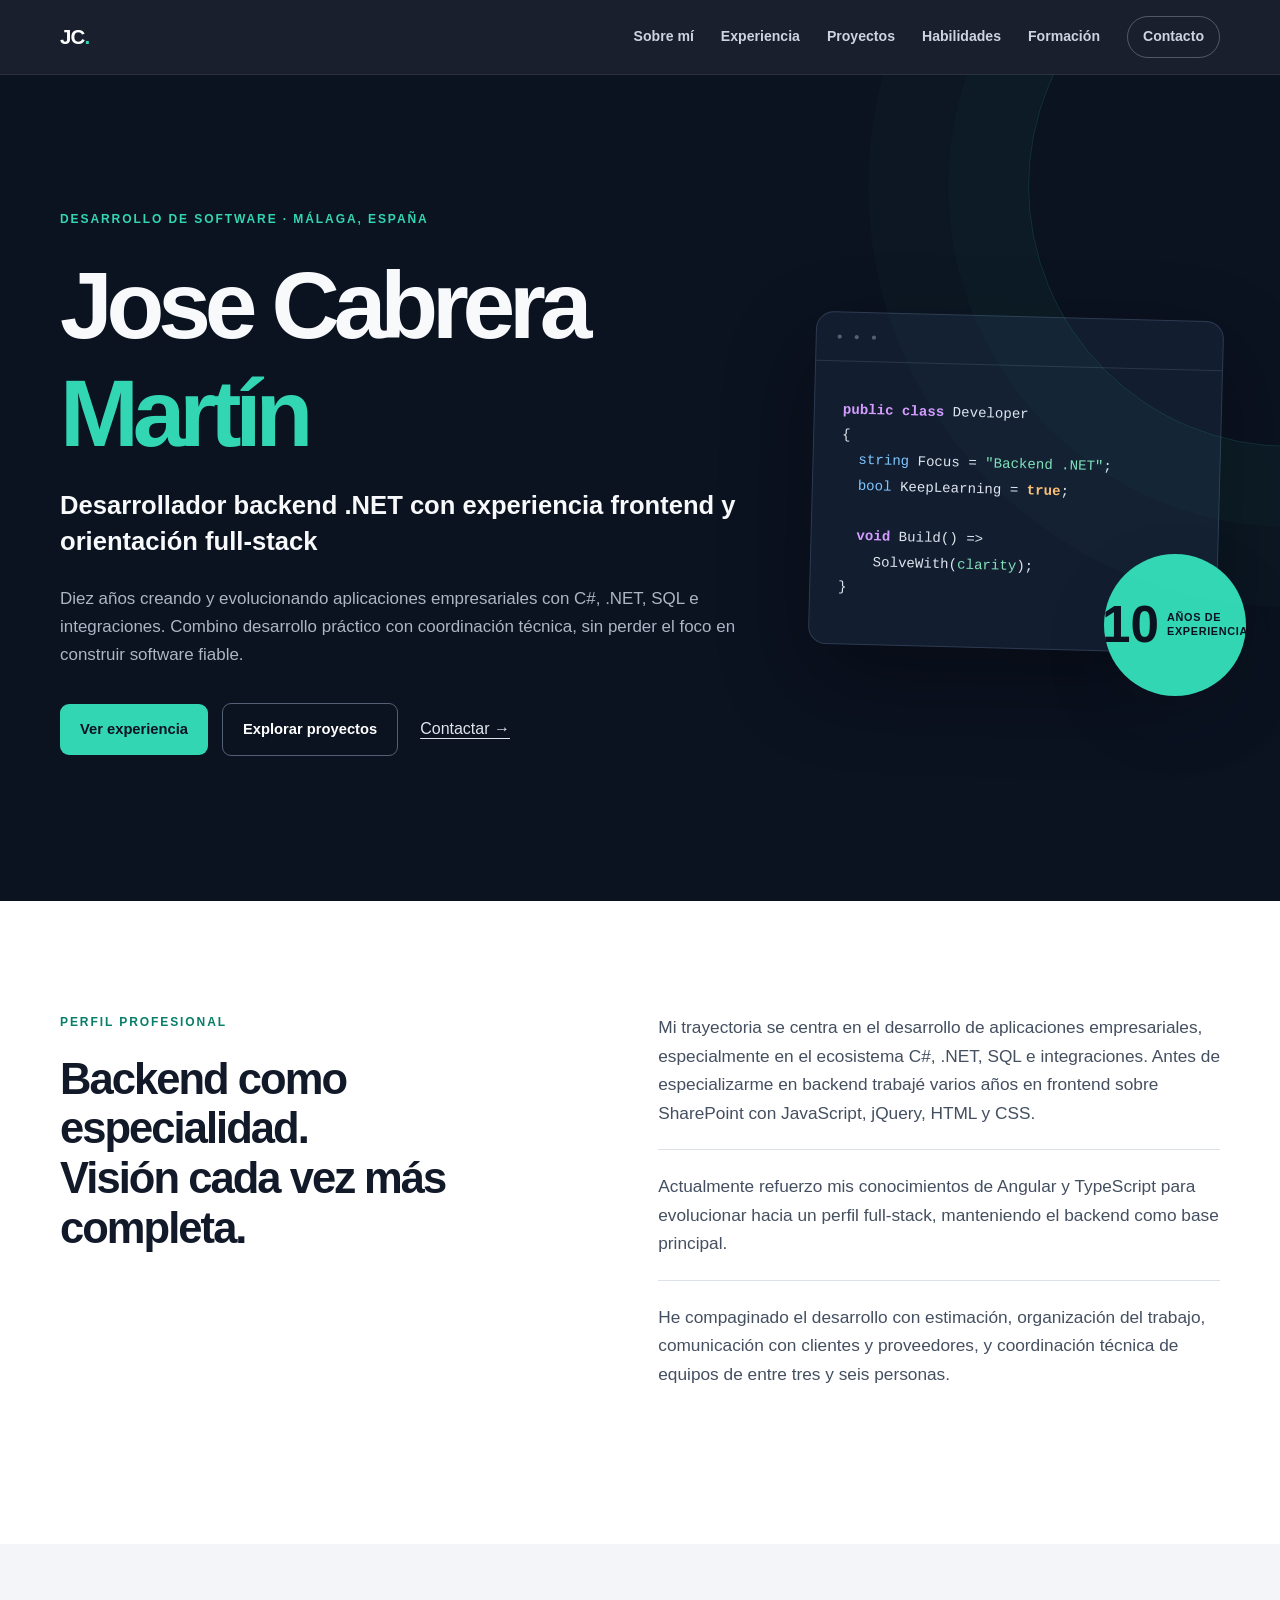
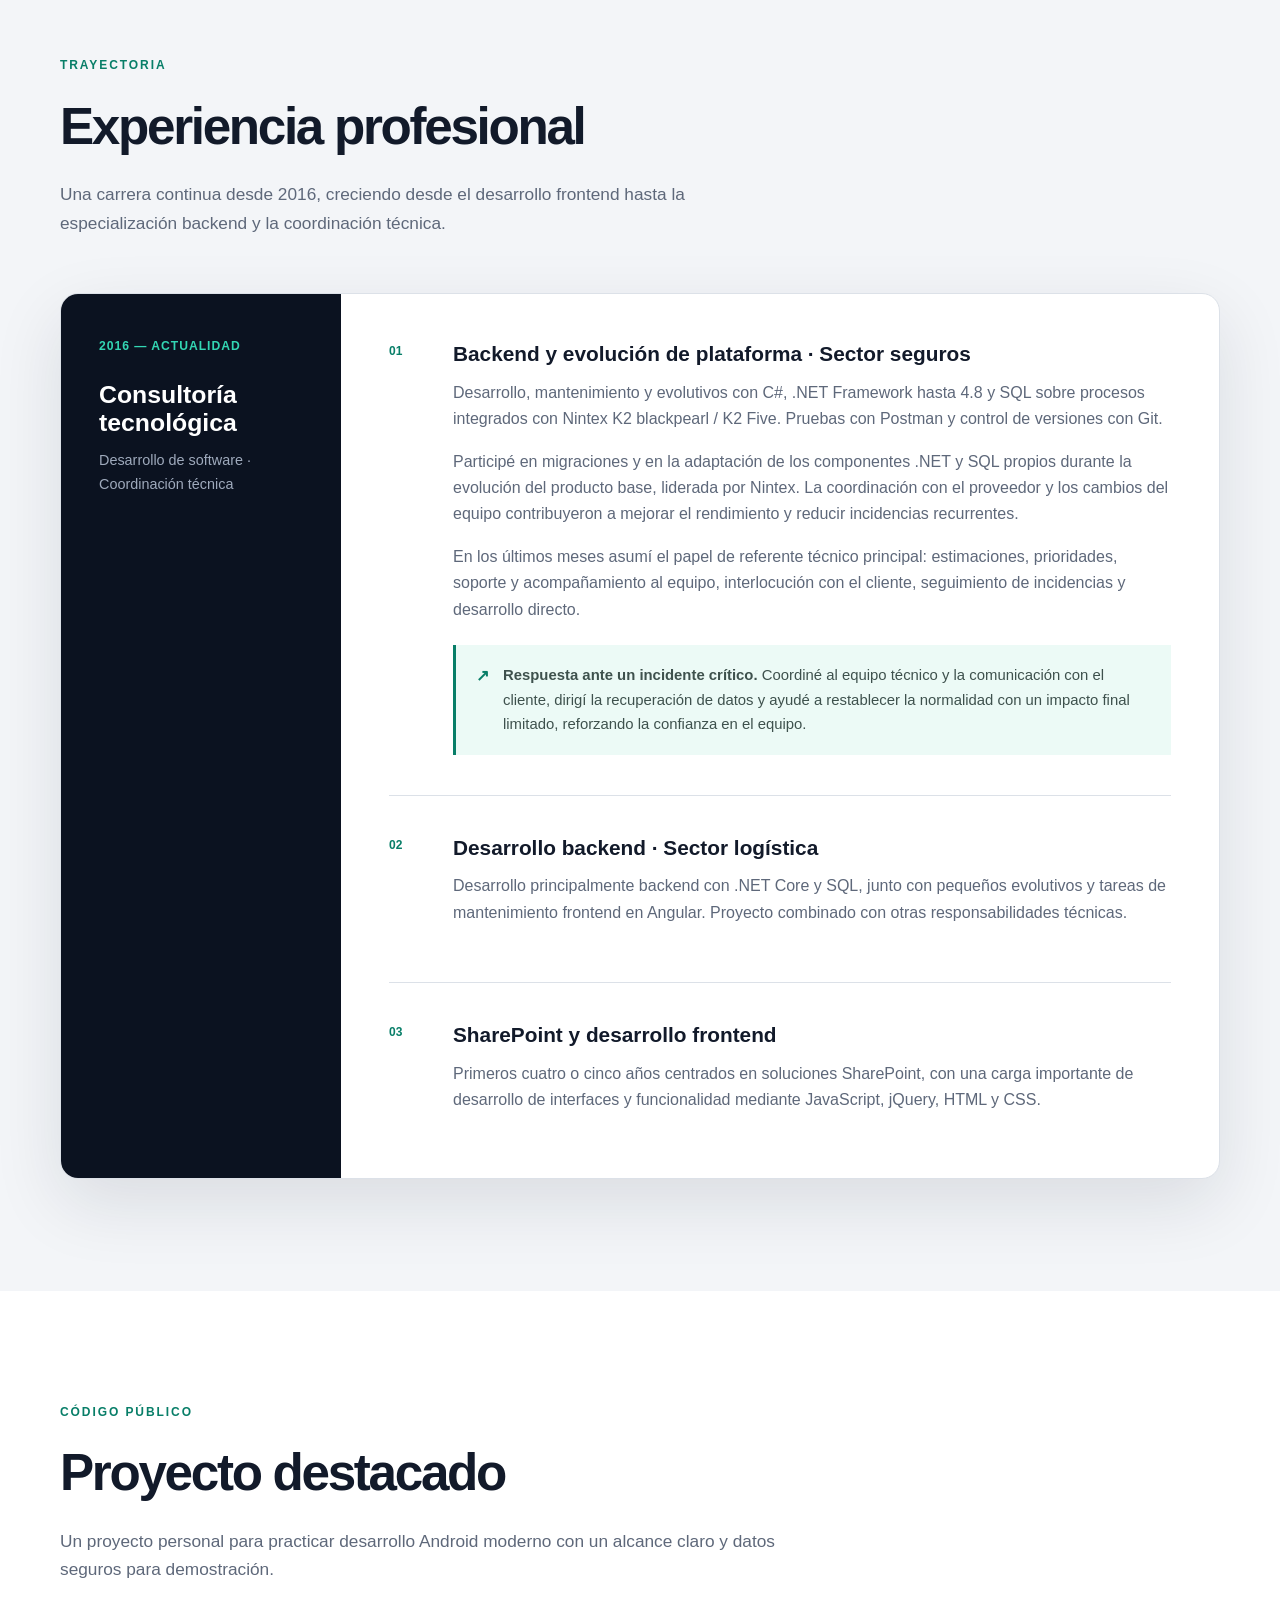
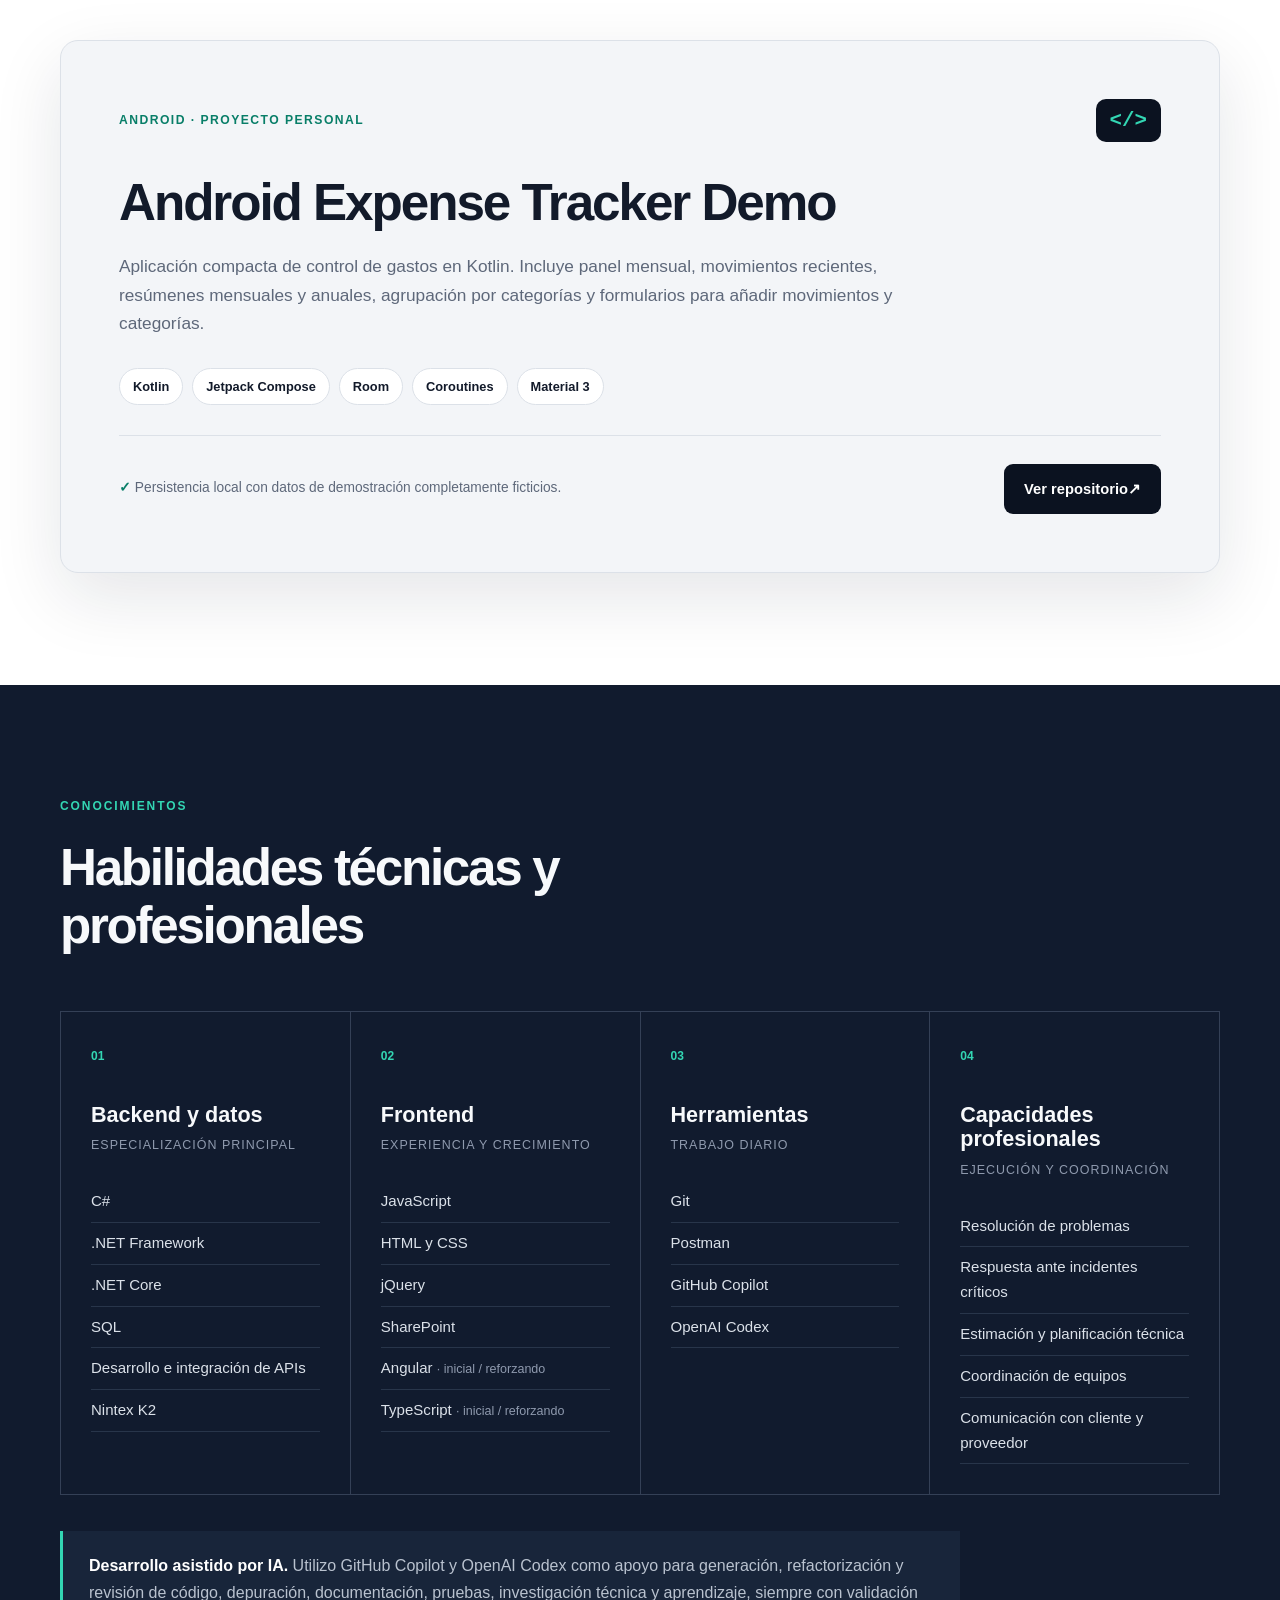
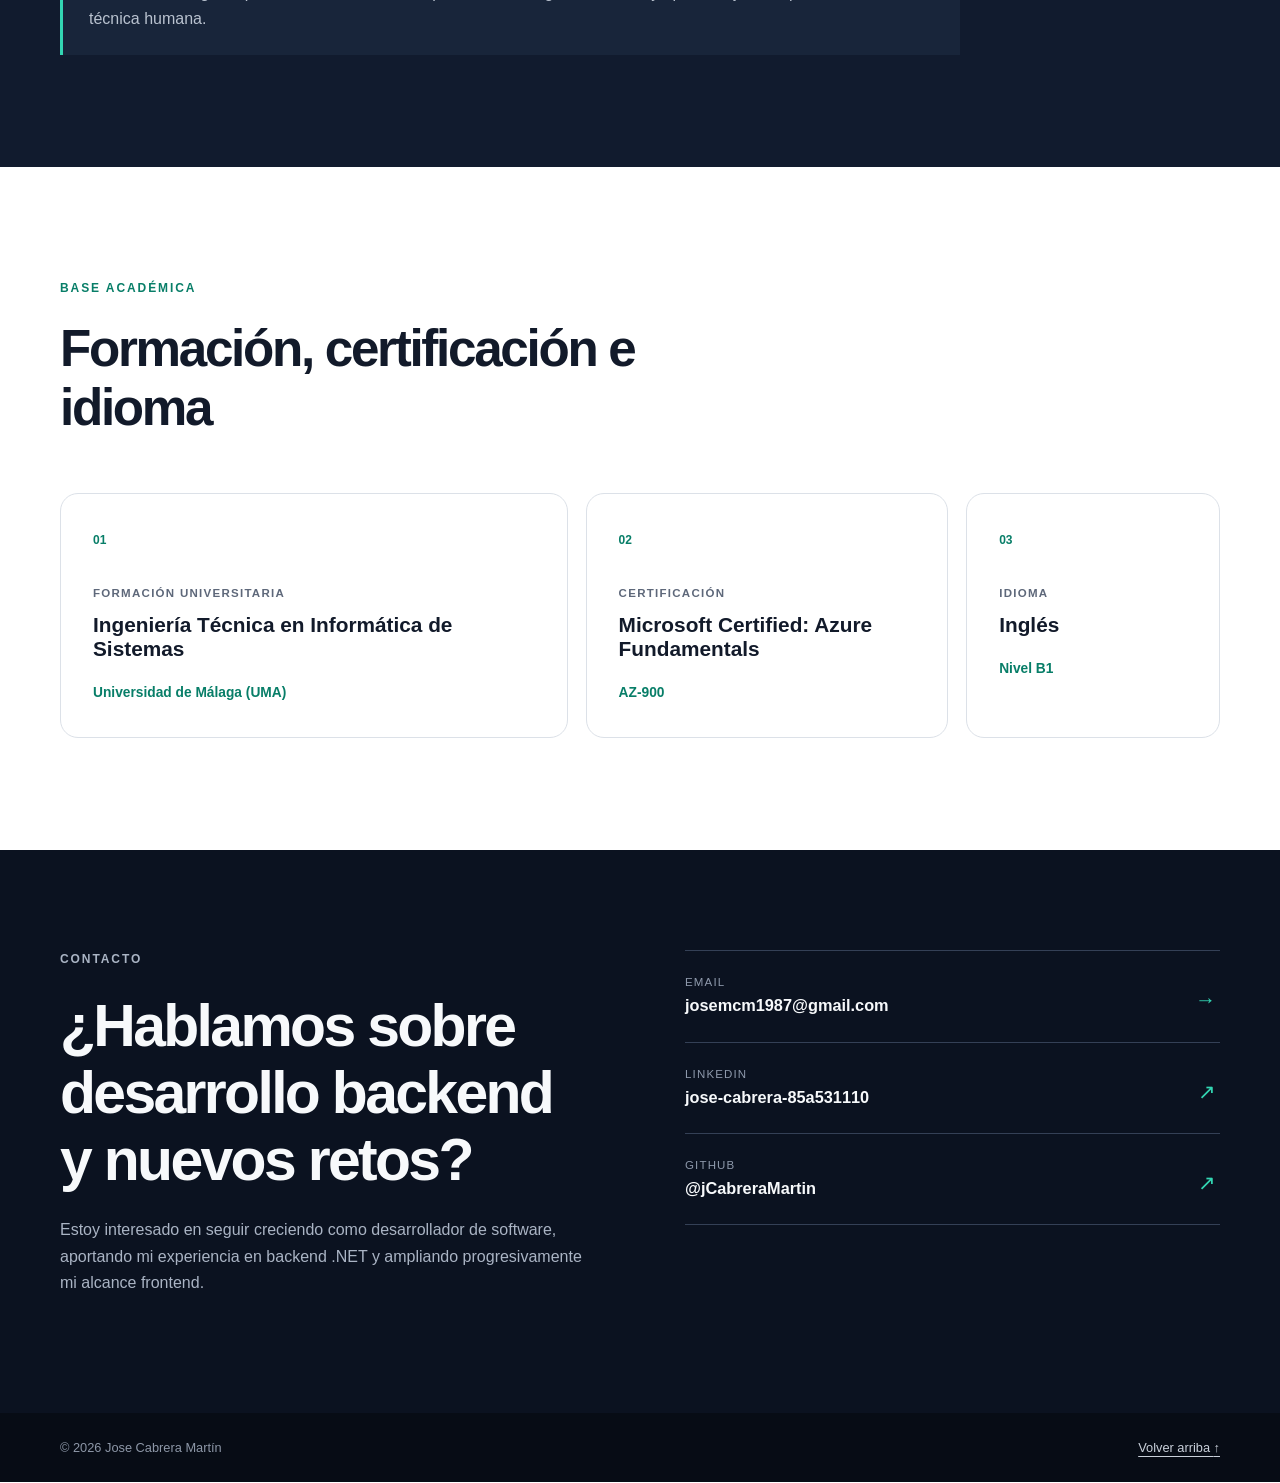
==== index.html @ b28c656b "Create Spanish developer portfolio" ====
<!doctype html>
<html lang="es">
<head>
  <meta charset="utf-8">
  <meta name="viewport" content="width=device-width, initial-scale=1">
  <title>Jose Cabrera Martín · Desarrollador backend .NET</title>
  <meta name="description" content="Portfolio de Jose Cabrera Martín, desarrollador backend especializado en C#, .NET, SQL e integraciones, con experiencia frontend y orientación full-stack.">
  <meta name="theme-color" content="#0b1220">
  <meta property="og:type" content="website">
  <meta property="og:locale" content="es_ES">
  <meta property="og:title" content="Jose Cabrera Martín · Desarrollador backend .NET">
  <meta property="og:description" content="Diez años desarrollando aplicaciones empresariales con C#, .NET, SQL e integraciones.">
  <meta property="og:url" content="https://jcabreramartin.github.io/">
  <meta property="og:image" content="https://jcabreramartin.github.io/og.png">
  <meta property="og:image:alt" content="Jose Cabrera Martín · Desarrollador backend .NET">
  <meta name="twitter:card" content="summary_large_image">
  <meta name="twitter:title" content="Jose Cabrera Martín · Desarrollador backend .NET">
  <meta name="twitter:description" content="Diez años desarrollando aplicaciones empresariales con C#, .NET, SQL e integraciones.">
  <meta name="twitter:image" content="https://jcabreramartin.github.io/og.png">
  <link rel="canonical" href="https://jcabreramartin.github.io/">
  <link rel="stylesheet" href="styles.css">
  <script src="script.js" defer></script>
</head>
<body>
  <a class="skip-link" href="#contenido">Saltar al contenido</a>
  <header class="site-header">
    <div class="nav-wrap container">
      <a class="brand" href="#inicio" aria-label="Ir al inicio">JC<span aria-hidden="true">.</span></a>
      <button class="menu-toggle" type="button" aria-expanded="false" aria-controls="main-nav">
        <span class="sr-only">Abrir menú</span><span></span><span></span><span></span>
      </button>
      <nav id="main-nav" class="main-nav" aria-label="Navegación principal">
        <a href="#sobre-mi">Sobre mí</a><a href="#experiencia">Experiencia</a><a href="#proyectos">Proyectos</a><a href="#habilidades">Habilidades</a><a href="#formacion">Formación</a><a class="nav-cta" href="#contacto">Contacto</a>
      </nav>
    </div>
  </header>

  <main id="contenido">
    <section id="inicio" class="hero section-dark">
      <div class="container hero-grid">
        <div class="hero-copy reveal">
          <p class="eyebrow">Desarrollo de software · Málaga, España</p>
          <h1>Jose Cabrera <span>Martín</span></h1>
          <p class="headline">Desarrollador backend .NET con experiencia frontend y orientación full-stack</p>
          <p class="hero-summary">Diez años creando y evolucionando aplicaciones empresariales con C#, .NET, SQL e integraciones. Combino desarrollo práctico con coordinación técnica, sin perder el foco en construir software fiable.</p>
          <div class="actions"><a class="button button-primary" href="#experiencia">Ver experiencia</a><a class="button button-secondary" href="#proyectos">Explorar proyectos</a><a class="text-link" href="#contacto">Contactar <span aria-hidden="true">→</span></a></div>
        </div>
        <div class="code-mark reveal" aria-hidden="true">
          <div class="code-window"><span class="window-dots">● ● ●</span><pre><code><b>public class</b> Developer
{
  <i>string</i> Focus = <em>"Backend .NET"</em>;
  <i>bool</i> KeepLearning = <strong>true</strong>;

  <b>void</b> Build() =>
    SolveWith(<em>clarity</em>);
}</code></pre></div>
          <div class="experience-badge"><strong>10</strong><span>años de<br>experiencia</span></div>
        </div>
      </div>
    </section>

    <section id="sobre-mi" class="section">
      <div class="container split-layout">
        <div><p class="eyebrow accent">Perfil profesional</p><h2>Backend como especialidad.<br>Visión cada vez más completa.</h2></div>
        <div class="prose reveal">
          <p>Mi trayectoria se centra en el desarrollo de aplicaciones empresariales, especialmente en el ecosistema C#, .NET, SQL e integraciones. Antes de especializarme en backend trabajé varios años en frontend sobre SharePoint con JavaScript, jQuery, HTML y CSS.</p>
          <p>Actualmente refuerzo mis conocimientos de Angular y TypeScript para evolucionar hacia un perfil full-stack, manteniendo el backend como base principal.</p>
          <p>He compaginado el desarrollo con estimación, organización del trabajo, comunicación con clientes y proveedores, y coordinación técnica de equipos de entre tres y seis personas.</p>
        </div>
      </div>
    </section>

    <section id="experiencia" class="section section-soft">
      <div class="container"><div class="section-heading"><p class="eyebrow accent">Trayectoria</p><h2>Experiencia profesional</h2><p>Una carrera continua desde 2016, creciendo desde el desarrollo frontend hasta la especialización backend y la coordinación técnica.</p></div>
        <article class="timeline-card reveal">
          <div class="timeline-meta"><span class="date">2016 — Actualidad</span><h3>Consultoría tecnológica</h3><p>Desarrollo de software · Coordinación técnica</p></div>
          <div class="timeline-content">
            <div class="role"><span class="role-number">01</span><div><h4>Backend y evolución de plataforma · Sector seguros</h4><p>Desarrollo, mantenimiento y evolutivos con C#, .NET Framework hasta 4.8 y SQL sobre procesos integrados con Nintex K2 blackpearl / K2 Five. Pruebas con Postman y control de versiones con Git.</p><p>Participé en migraciones y en la adaptación de los componentes .NET y SQL propios durante la evolución del producto base, liderada por Nintex. La coordinación con el proveedor y los cambios del equipo contribuyeron a mejorar el rendimiento y reducir incidencias recurrentes.</p><p>En los últimos meses asumí el papel de referente técnico principal: estimaciones, prioridades, soporte y acompañamiento al equipo, interlocución con el cliente, seguimiento de incidencias y desarrollo directo.</p><div class="achievement"><span aria-hidden="true">↗</span><p><strong>Respuesta ante un incidente crítico.</strong> Coordiné al equipo técnico y la comunicación con el cliente, dirigí la recuperación de datos y ayudé a restablecer la normalidad con un impacto final limitado, reforzando la confianza en el equipo.</p></div></div></div>
            <div class="role"><span class="role-number">02</span><div><h4>Desarrollo backend · Sector logística</h4><p>Desarrollo principalmente backend con .NET Core y SQL, junto con pequeños evolutivos y tareas de mantenimiento frontend en Angular. Proyecto combinado con otras responsabilidades técnicas.</p></div></div>
            <div class="role"><span class="role-number">03</span><div><h4>SharePoint y desarrollo frontend</h4><p>Primeros cuatro o cinco años centrados en soluciones SharePoint, con una carga importante de desarrollo de interfaces y funcionalidad mediante JavaScript, jQuery, HTML y CSS.</p></div></div>
          </div>
        </article>
      </div>
    </section>

    <section id="proyectos" class="section">
      <div class="container"><div class="section-heading"><p class="eyebrow accent">Código público</p><h2>Proyecto destacado</h2><p>Un proyecto personal para practicar desarrollo Android moderno con un alcance claro y datos seguros para demostración.</p></div>
        <article class="project-card reveal">
          <div class="project-top"><span class="project-label">Android · Proyecto personal</span><span class="repo-mark" aria-hidden="true">&lt;/&gt;</span></div>
          <h3>Android Expense Tracker Demo</h3>
          <p>Aplicación compacta de control de gastos en Kotlin. Incluye panel mensual, movimientos recientes, resúmenes mensuales y anuales, agrupación por categorías y formularios para añadir movimientos y categorías.</p>
          <ul class="tags" aria-label="Tecnologías"><li>Kotlin</li><li>Jetpack Compose</li><li>Room</li><li>Coroutines</li><li>Material 3</li></ul>
          <div class="project-footer"><p><span aria-hidden="true">✓</span> Persistencia local con datos de demostración completamente ficticios.</p><a class="button button-dark" href="https://github.com/jCabreraMartin/android-expense-tracker-demo" target="_blank" rel="noopener noreferrer">Ver repositorio <span aria-hidden="true">↗</span></a></div>
        </article>
      </div>
    </section>

    <section id="habilidades" class="section section-dark skills-section">
      <div class="container"><div class="section-heading"><p class="eyebrow">Conocimientos</p><h2>Habilidades técnicas y profesionales</h2></div>
        <div class="skills-grid">
          <article class="skill-card reveal"><span class="skill-index">01</span><h3>Backend y datos</h3><p class="skill-level">Especialización principal</p><ul><li>C#</li><li>.NET Framework</li><li>.NET Core</li><li>SQL</li><li>Desarrollo e integración de APIs</li><li>Nintex K2</li></ul></article>
          <article class="skill-card reveal"><span class="skill-index">02</span><h3>Frontend</h3><p class="skill-level">Experiencia y crecimiento</p><ul><li>JavaScript</li><li>HTML y CSS</li><li>jQuery</li><li>SharePoint</li><li>Angular <small>· inicial / reforzando</small></li><li>TypeScript <small>· inicial / reforzando</small></li></ul></article>
          <article class="skill-card reveal"><span class="skill-index">03</span><h3>Herramientas</h3><p class="skill-level">Trabajo diario</p><ul><li>Git</li><li>Postman</li><li>GitHub Copilot</li><li>OpenAI Codex</li></ul></article>
          <article class="skill-card reveal"><span class="skill-index">04</span><h3>Capacidades profesionales</h3><p class="skill-level">Ejecución y coordinación</p><ul><li>Resolución de problemas</li><li>Respuesta ante incidentes críticos</li><li>Estimación y planificación técnica</li><li>Coordinación de equipos</li><li>Comunicación con cliente y proveedor</li></ul></article>
        </div>
        <p class="ai-note reveal"><strong>Desarrollo asistido por IA.</strong> Utilizo GitHub Copilot y OpenAI Codex como apoyo para generación, refactorización y revisión de código, depuración, documentación, pruebas, investigación técnica y aprendizaje, siempre con validación técnica humana.</p>
      </div>
    </section>

    <section id="formacion" class="section">
      <div class="container"><div class="section-heading"><p class="eyebrow accent">Base académica</p><h2>Formación, certificación e idioma</h2></div>
        <div class="credentials-grid">
          <article class="credential reveal"><span aria-hidden="true">01</span><p>Formación universitaria</p><h3>Ingeniería Técnica en Informática de Sistemas</h3><strong>Universidad de Málaga (UMA)</strong></article>
          <article class="credential reveal"><span aria-hidden="true">02</span><p>Certificación</p><h3>Microsoft Certified: Azure Fundamentals</h3><strong>AZ-900</strong></article>
          <article class="credential reveal"><span aria-hidden="true">03</span><p>Idioma</p><h3>Inglés</h3><strong>Nivel B1</strong></article>
        </div>
      </div>
    </section>

    <section id="contacto" class="contact section-dark">
      <div class="container contact-grid"><div><p class="eyebrow">Contacto</p><h2>¿Hablamos sobre desarrollo backend y nuevos retos?</h2><p>Estoy interesado en seguir creciendo como desarrollador de software, aportando mi experiencia en backend .NET y ampliando progresivamente mi alcance frontend.</p></div>
        <div class="contact-links"><a href="mailto:josemcm1987@gmail.com"><span>Email</span><strong>josemcm1987@gmail.com</strong><i aria-hidden="true">→</i></a><a href="https://www.linkedin.com/in/jose-cabrera-85a531110/" target="_blank" rel="noopener noreferrer"><span>LinkedIn</span><strong>jose-cabrera-85a531110</strong><i aria-hidden="true">↗</i></a><a href="https://github.com/jCabreraMartin" target="_blank" rel="noopener noreferrer"><span>GitHub</span><strong>@jCabreraMartin</strong><i aria-hidden="true">↗</i></a></div>
      </div>
    </section>
  </main>
  <footer><div class="container"><p>© <span id="year">2026</span> Jose Cabrera Martín</p><a href="#inicio">Volver arriba <span aria-hidden="true">↑</span></a></div></footer>
</body>
</html>
---- styles.css ----
:root{--ink:#121a2a;--navy:#0b1220;--navy-2:#111b2e;--paper:#fff;--soft:#f3f5f8;--muted:#5e687a;--line:#dce1e8;--accent:#33d6b3;--accent-dark:#087e68;--max:1160px;--radius:18px;--shadow:0 24px 70px rgba(17,26,42,.11)}
*{box-sizing:border-box}html{scroll-behavior:smooth;scroll-padding-top:84px}body{margin:0;color:var(--ink);background:var(--paper);font-family:Inter,ui-sans-serif,-apple-system,BlinkMacSystemFont,"Segoe UI",sans-serif;line-height:1.65;-webkit-font-smoothing:antialiased}a{color:inherit}button,a{-webkit-tap-highlight-color:transparent}.container{width:min(calc(100% - 40px),var(--max));margin-inline:auto}.skip-link{position:fixed;top:8px;left:8px;z-index:1000;padding:10px 14px;background:var(--accent);color:var(--navy);font-weight:800;transform:translateY(-150%)}.skip-link:focus{transform:none}.sr-only{position:absolute;width:1px;height:1px;padding:0;margin:-1px;overflow:hidden;clip:rect(0,0,0,0);white-space:nowrap;border:0}:focus-visible{outline:3px solid var(--accent);outline-offset:4px;border-radius:3px}
.site-header{position:sticky;top:0;z-index:100;background:rgba(11,18,32,.94);backdrop-filter:blur(16px);border-bottom:1px solid rgba(255,255,255,.08)}.nav-wrap{height:74px;display:flex;align-items:center;justify-content:space-between}.brand{font-size:1.28rem;font-weight:900;letter-spacing:-.04em;text-decoration:none;color:#fff}.brand span{color:var(--accent)}.main-nav{display:flex;align-items:center;gap:27px}.main-nav a{color:#cdd4df;font-size:.88rem;font-weight:650;text-decoration:none;transition:color .2s}.main-nav a:hover,.main-nav a[aria-current=true]{color:#fff}.main-nav .nav-cta{border:1px solid rgba(255,255,255,.25);padding:8px 15px;border-radius:999px}.menu-toggle{display:none;background:none;border:0;padding:8px}.menu-toggle span:not(.sr-only){display:block;width:24px;height:2px;background:#fff;margin:5px}
.section{padding:112px 0}.section-dark{color:#f7f9fb;background:var(--navy)}.section-soft{background:var(--soft)}.eyebrow{text-transform:uppercase;letter-spacing:.16em;font-size:.75rem;font-weight:800;color:var(--accent);margin:0 0 22px}.eyebrow.accent{color:var(--accent-dark)}h1,h2,h3,h4,p{margin-top:0}h1,h2,h3,h4{line-height:1.14}h2{font-size:clamp(2rem,4vw,3.6rem);letter-spacing:-.045em;margin-bottom:24px}.section-heading{max-width:720px;margin-bottom:56px}.section-heading>p:last-child{color:var(--muted);font-size:1.08rem}.section-dark .section-heading>p:last-child{color:#aab4c4}
.hero{min-height:calc(100vh - 74px);display:grid;align-items:center;overflow:hidden;position:relative}.hero:after{content:"";position:absolute;width:520px;height:520px;border:1px solid rgba(51,214,179,.16);border-radius:50%;right:-270px;top:-150px;box-shadow:0 0 0 80px rgba(51,214,179,.025),0 0 0 160px rgba(51,214,179,.018)}.hero-grid{display:grid;grid-template-columns:1.25fr .75fr;gap:72px;align-items:center;padding-top:80px;padding-bottom:90px}.hero h1{font-size:clamp(3.5rem,7.4vw,6.8rem);letter-spacing:-.065em;margin:0 0 20px}.hero h1 span{color:var(--accent)}.headline{font-size:clamp(1.2rem,2vw,1.62rem);font-weight:620;line-height:1.4;max-width:760px}.hero-summary{color:#acb6c5;max-width:690px;font-size:1.06rem}.actions{display:flex;flex-wrap:wrap;gap:14px;align-items:center;margin-top:34px}.button{display:inline-flex;align-items:center;justify-content:center;padding:13px 20px;border-radius:9px;text-decoration:none;font-weight:750;font-size:.92rem;transition:transform .2s,background .2s}.button:hover{transform:translateY(-2px)}.button-primary{background:var(--accent);color:var(--navy)}.button-primary:hover{background:#6ee6cd}.button-secondary{border:1px solid #536075;color:#fff}.button-secondary:hover{background:#18243a}.text-link{margin-left:8px;color:#e0e5eb;text-underline-offset:4px}.code-mark{position:relative}.code-window{position:relative;background:#121d30;border:1px solid #2d3a51;border-radius:var(--radius);box-shadow:0 35px 90px rgba(0,0,0,.32);overflow:hidden;transform:rotate(1.5deg)}.window-dots{display:block;color:#536075;font-size:.6rem;letter-spacing:.45em;border-bottom:1px solid #29364a;padding:16px 20px}.code-window pre{margin:0;padding:36px 28px 44px;overflow:hidden;color:#dfe5ee;font:500 clamp(.74rem,1.1vw,.96rem)/1.8 ui-monospace,SFMono-Regular,Consolas,monospace}.code-window b{color:#d49cff}.code-window i{color:#7fc8ff;font-style:normal}.code-window em{color:#82e2ba;font-style:normal}.code-window strong{color:#ffbe76}.experience-badge{position:absolute;right:-26px;bottom:-46px;width:142px;height:142px;border-radius:50%;background:var(--accent);color:var(--navy);display:flex;align-items:center;justify-content:center;gap:8px;box-shadow:var(--shadow)}.experience-badge strong{font-size:3.2rem;line-height:1}.experience-badge span{font-size:.68rem;line-height:1.25;text-transform:uppercase;font-weight:900;letter-spacing:.06em}
.split-layout{display:grid;grid-template-columns:.95fr 1.05fr;gap:90px}.split-layout h2{font-size:clamp(2rem,3.4vw,3.25rem)}.prose{font-size:1.08rem;color:#444f60}.prose p{padding-bottom:22px;border-bottom:1px solid var(--line);margin-bottom:22px}.prose p:last-child{border:0}
.timeline-card{display:grid;grid-template-columns:280px 1fr;background:#fff;border:1px solid var(--line);border-radius:var(--radius);box-shadow:var(--shadow);overflow:hidden}.timeline-meta{padding:38px;background:var(--navy);color:#fff}.timeline-meta .date{color:var(--accent);font-size:.76rem;font-weight:850;letter-spacing:.08em;text-transform:uppercase}.timeline-meta h3{font-size:1.55rem;margin:22px 0 12px}.timeline-meta p{color:#9faabc;font-size:.9rem}.timeline-content{padding:48px}.role{display:grid;grid-template-columns:42px 1fr;gap:22px;padding-bottom:40px;margin-bottom:40px;border-bottom:1px solid var(--line)}.role:last-child{border:0;padding:0;margin:0}.role-number{color:var(--accent-dark);font-size:.75rem;font-weight:900}.role h4{font-size:1.3rem;margin-bottom:14px}.role p{color:var(--muted)}.achievement{display:flex;gap:14px;background:#ecfaf6;border-left:3px solid var(--accent-dark);padding:18px 20px;margin-top:22px}.achievement>span{font-weight:900;color:var(--accent-dark)}.achievement p{margin:0;color:#3e514d;font-size:.93rem}
.project-card{background:var(--soft);border:1px solid var(--line);border-radius:var(--radius);padding:clamp(28px,5vw,58px);box-shadow:var(--shadow)}.project-top{display:flex;justify-content:space-between;align-items:center}.project-label{font-size:.76rem;text-transform:uppercase;letter-spacing:.12em;color:var(--accent-dark);font-weight:850}.repo-mark{font:900 1.3rem ui-monospace,monospace;background:var(--navy);color:var(--accent);padding:10px 14px;border-radius:10px}.project-card h3{font-size:clamp(2rem,4vw,3.4rem);letter-spacing:-.04em;margin:32px 0 20px}.project-card>p{max-width:830px;color:var(--muted);font-size:1.08rem}.tags{display:flex;flex-wrap:wrap;list-style:none;padding:0;margin:30px 0;gap:9px}.tags li{background:#fff;border:1px solid var(--line);border-radius:999px;padding:7px 13px;font-size:.8rem;font-weight:700}.project-footer{border-top:1px solid var(--line);padding-top:28px;display:flex;align-items:center;justify-content:space-between;gap:25px}.project-footer p{font-size:.86rem;color:var(--muted);margin:0}.project-footer p span{color:var(--accent-dark);font-weight:900}.button-dark{background:var(--navy);color:#fff;white-space:nowrap}
.skills-section{background:var(--navy-2)}.skills-grid{display:grid;grid-template-columns:repeat(4,1fr);border-top:1px solid #344056;border-left:1px solid #344056}.skill-card{border-right:1px solid #344056;border-bottom:1px solid #344056;padding:30px;min-height:390px}.skill-index{font-size:.75rem;color:var(--accent);font-weight:900}.skill-card h3{font-size:1.35rem;margin:34px 0 8px}.skill-level{color:#8f9aae;font-size:.78rem;text-transform:uppercase;letter-spacing:.08em}.skill-card ul{list-style:none;margin:25px 0 0;padding:0}.skill-card li{padding:8px 0;border-bottom:1px solid #28354a;color:#dbe1e9;font-size:.94rem}.skill-card small{color:#8f9aae}.ai-note{max-width:900px;margin:36px 0 0;padding:22px 26px;border-left:3px solid var(--accent);background:#18253a;color:#b9c2cf}.ai-note strong{color:#fff}
.credentials-grid{display:grid;grid-template-columns:1.4fr 1fr .7fr;gap:18px}.credential{padding:32px;border:1px solid var(--line);border-radius:var(--radius);background:#fff}.credential>span{color:var(--accent-dark);font-size:.75rem;font-weight:900}.credential p{text-transform:uppercase;letter-spacing:.11em;font-size:.72rem;color:var(--muted);font-weight:800;margin:32px 0 10px}.credential h3{font-size:1.3rem;margin-bottom:18px}.credential strong{font-size:.86rem;color:var(--accent-dark)}
.contact{padding:100px 0}.contact-grid{display:grid;grid-template-columns:1fr 1fr;gap:90px;align-items:start}.contact h2{font-size:clamp(2.3rem,4.6vw,4.4rem)}.contact p{color:#aab4c4}.contact-links{border-top:1px solid #344056}.contact-links a{position:relative;display:block;padding:22px 45px 22px 0;border-bottom:1px solid #344056;text-decoration:none}.contact-links a:hover strong{color:var(--accent)}.contact-links span{display:block;color:#8e99ab;font-size:.72rem;text-transform:uppercase;letter-spacing:.1em}.contact-links strong{font-size:1.02rem;transition:color .2s}.contact-links i{position:absolute;right:4px;top:32px;color:var(--accent);font-style:normal;font-size:1.3rem}footer{background:#070c15;color:#8d97a7;padding:24px 0;font-size:.8rem}footer .container{display:flex;justify-content:space-between}footer p{margin:0}footer a{color:#c9d0da;text-underline-offset:4px}
.reveal{opacity:1;transform:none}.js .reveal{opacity:0;transform:translateY(18px);transition:opacity .65s ease,transform .65s ease}.js .reveal.visible{opacity:1;transform:none}
@media(max-width:920px){.hero-grid,.split-layout,.contact-grid{grid-template-columns:1fr}.hero-grid{gap:60px}.code-mark{max-width:520px}.skills-grid{grid-template-columns:repeat(2,1fr)}.timeline-card{grid-template-columns:1fr}.timeline-meta{padding:30px}.credentials-grid{grid-template-columns:1fr 1fr}.credential:first-child{grid-column:1/-1}.contact-grid{gap:40px}}
@media(max-width:720px){.container{width:min(calc(100% - 28px),var(--max))}.section{padding:78px 0}.menu-toggle{display:block}.main-nav{position:absolute;top:74px;left:0;right:0;display:none;flex-direction:column;align-items:stretch;gap:0;padding:14px;background:var(--navy);border-bottom:1px solid #344056}.main-nav.open{display:flex}.main-nav a{padding:13px}.main-nav .nav-cta{border:0;padding:13px}.hero{min-height:auto}.hero-grid{padding-top:70px;padding-bottom:100px}.hero h1{font-size:clamp(3.1rem,17vw,5rem)}.actions{align-items:stretch}.button{width:100%}.text-link{margin:8px 0 0}.experience-badge{right:8px;width:122px;height:122px}.experience-badge strong{font-size:2.7rem}.timeline-content{padding:28px 22px}.role{grid-template-columns:28px 1fr;gap:10px}.project-footer{align-items:stretch;flex-direction:column}.skills-grid{grid-template-columns:1fr}.skill-card{min-height:auto}.credentials-grid{grid-template-columns:1fr}.credential:first-child{grid-column:auto}.contact-links strong{font-size:.88rem}footer .container{gap:20px;flex-direction:column}}
@media(prefers-reduced-motion:reduce){html{scroll-behavior:auto}*,*:before,*:after{animation-duration:.01ms!important;animation-iteration-count:1!important;transition-duration:.01ms!important}.js .reveal{opacity:1;transform:none}}
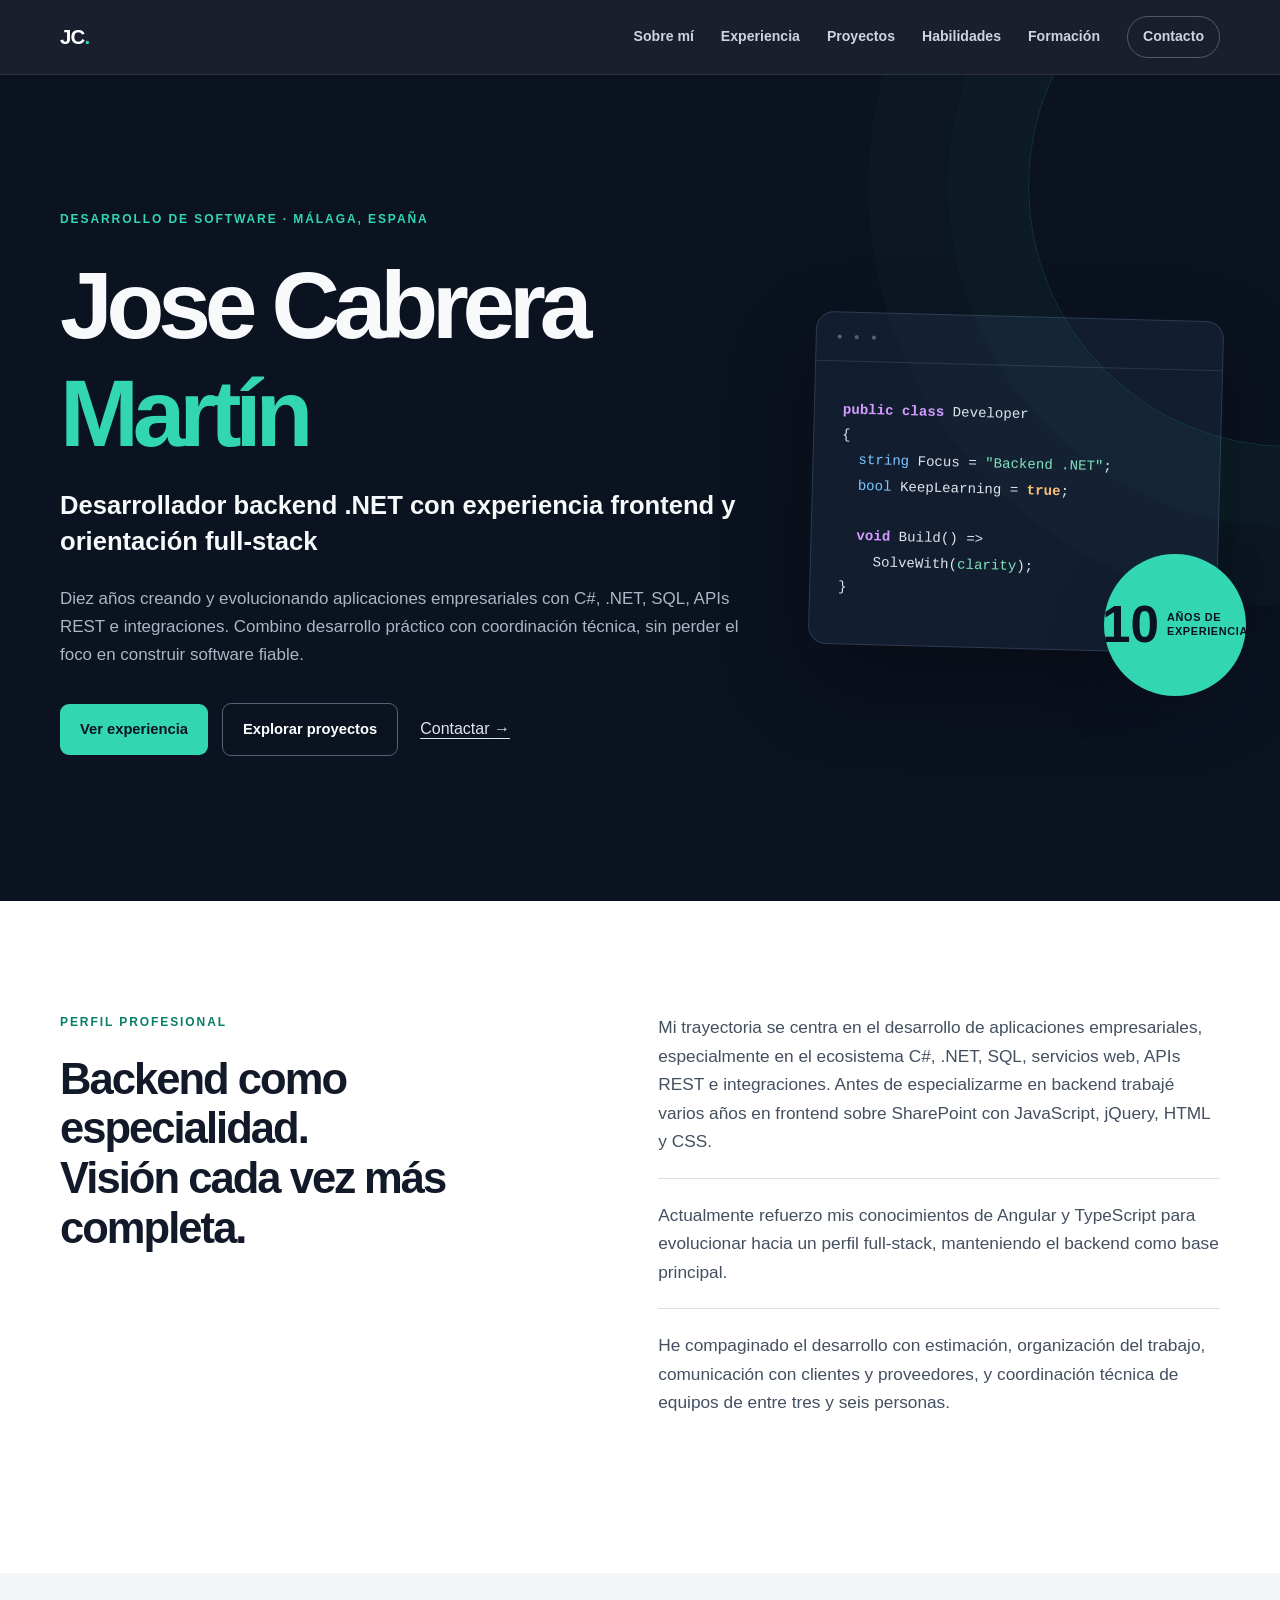
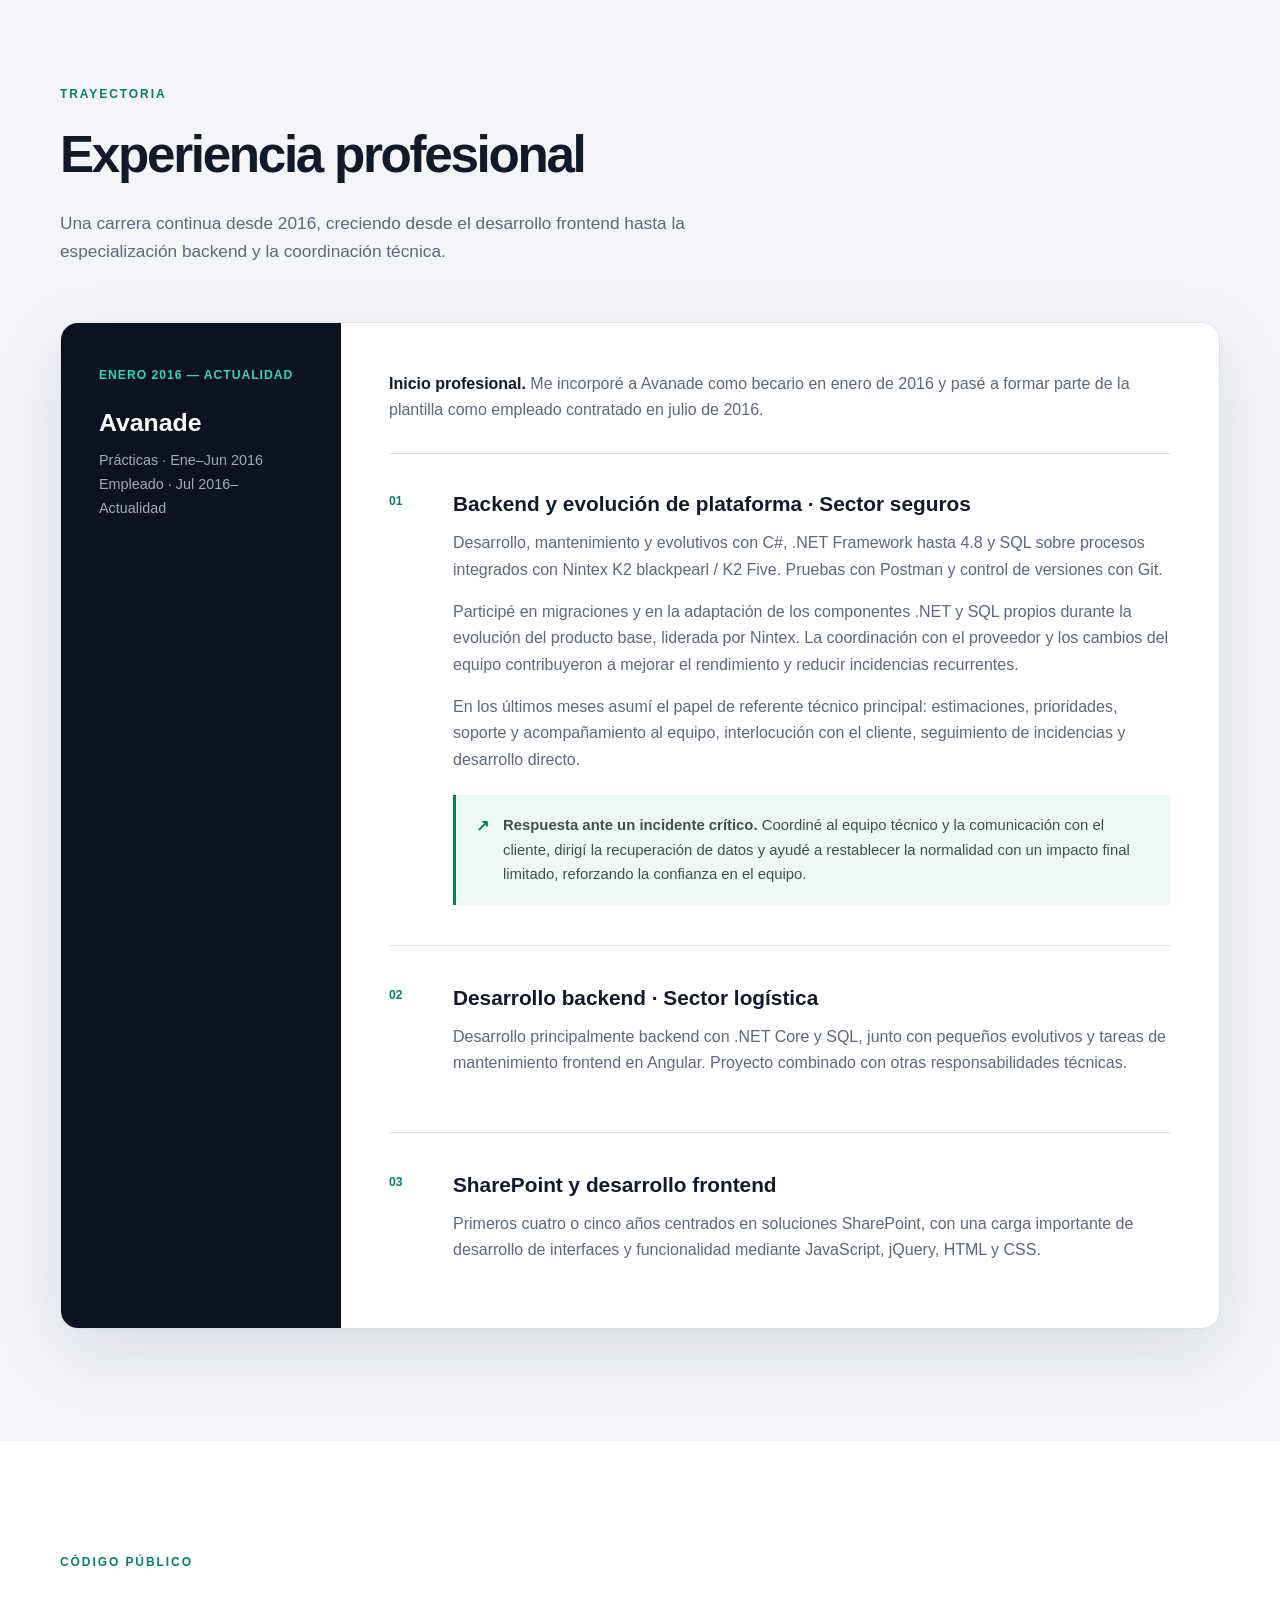
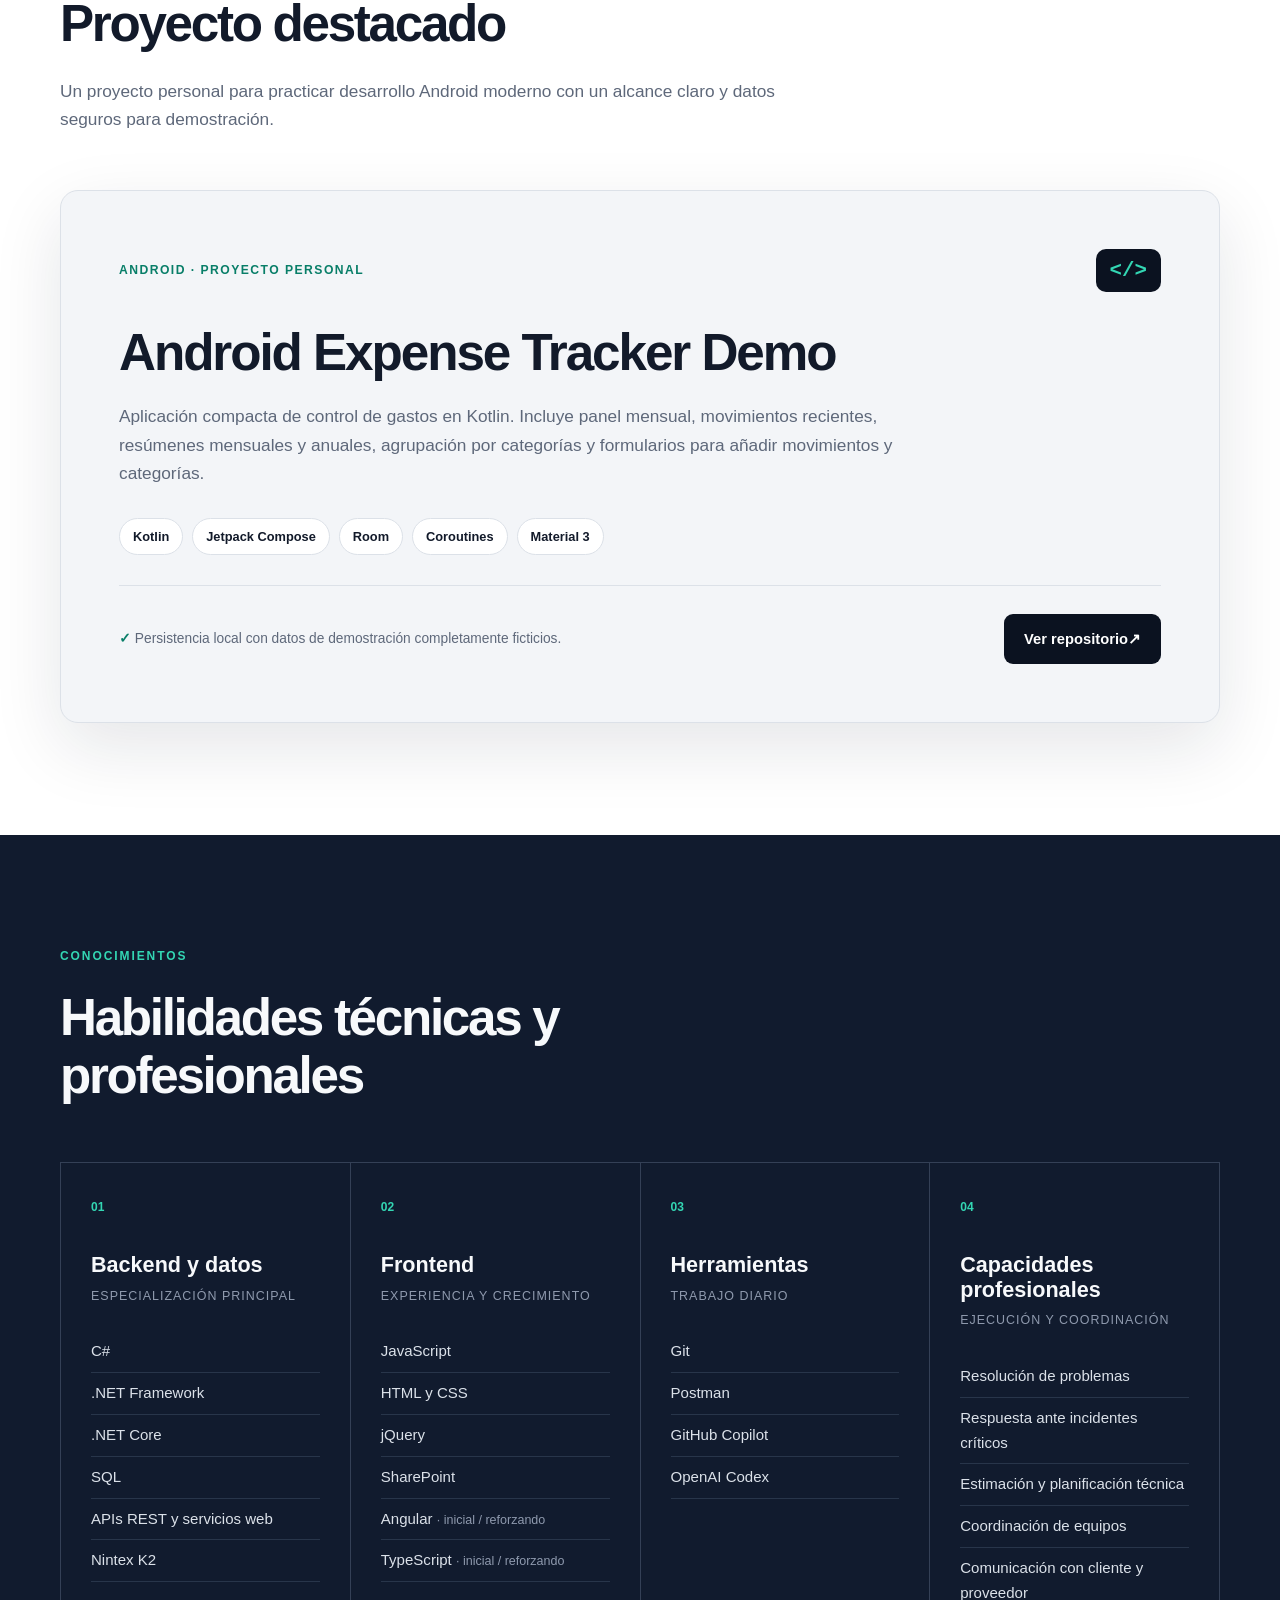
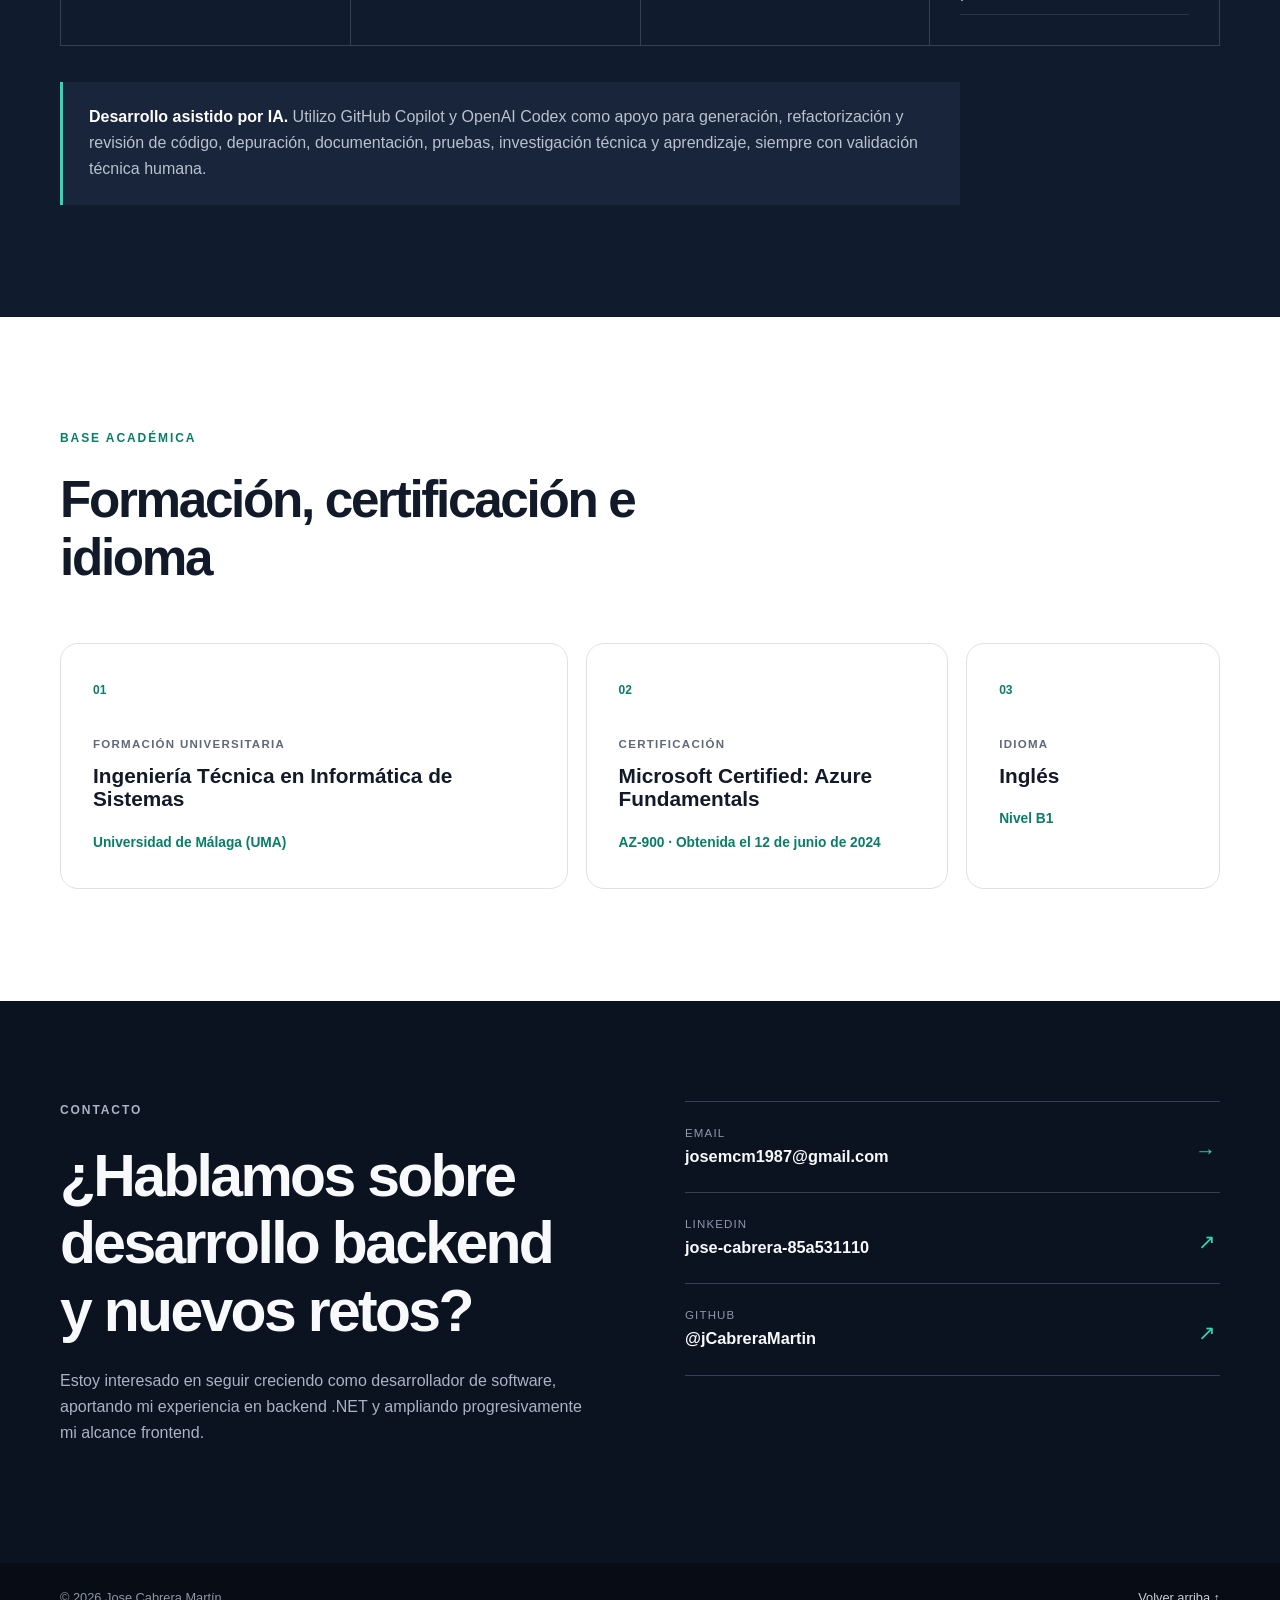
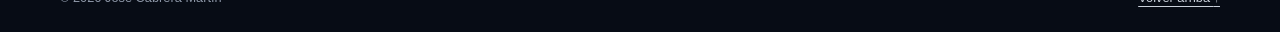
==== commit bd07f18e: "Update experience and certification details" ====
--- a/index.html
+++ b/index.html
@@ -1,128 +1,129 @@
-<!doctype html>
-<html lang="es">
-<head>
-  <meta charset="utf-8">
-  <meta name="viewport" content="width=device-width, initial-scale=1">
-  <title>Jose Cabrera Martín · Desarrollador backend .NET</title>
-  <meta name="description" content="Portfolio de Jose Cabrera Martín, desarrollador backend especializado en C#, .NET, SQL e integraciones, con experiencia frontend y orientación full-stack.">
-  <meta name="theme-color" content="#0b1220">
-  <meta property="og:type" content="website">
-  <meta property="og:locale" content="es_ES">
-  <meta property="og:title" content="Jose Cabrera Martín · Desarrollador backend .NET">
-  <meta property="og:description" content="Diez años desarrollando aplicaciones empresariales con C#, .NET, SQL e integraciones.">
-  <meta property="og:url" content="https://jcabreramartin.github.io/">
-  <meta property="og:image" content="https://jcabreramartin.github.io/og.png">
-  <meta property="og:image:alt" content="Jose Cabrera Martín · Desarrollador backend .NET">
-  <meta name="twitter:card" content="summary_large_image">
-  <meta name="twitter:title" content="Jose Cabrera Martín · Desarrollador backend .NET">
-  <meta name="twitter:description" content="Diez años desarrollando aplicaciones empresariales con C#, .NET, SQL e integraciones.">
-  <meta name="twitter:image" content="https://jcabreramartin.github.io/og.png">
-  <link rel="canonical" href="https://jcabreramartin.github.io/">
-  <link rel="stylesheet" href="styles.css">
-  <script src="script.js" defer></script>
-</head>
-<body>
-  <a class="skip-link" href="#contenido">Saltar al contenido</a>
-  <header class="site-header">
-    <div class="nav-wrap container">
-      <a class="brand" href="#inicio" aria-label="Ir al inicio">JC<span aria-hidden="true">.</span></a>
-      <button class="menu-toggle" type="button" aria-expanded="false" aria-controls="main-nav">
-        <span class="sr-only">Abrir menú</span><span></span><span></span><span></span>
-      </button>
-      <nav id="main-nav" class="main-nav" aria-label="Navegación principal">
-        <a href="#sobre-mi">Sobre mí</a><a href="#experiencia">Experiencia</a><a href="#proyectos">Proyectos</a><a href="#habilidades">Habilidades</a><a href="#formacion">Formación</a><a class="nav-cta" href="#contacto">Contacto</a>
-      </nav>
-    </div>
-  </header>
-
-  <main id="contenido">
-    <section id="inicio" class="hero section-dark">
-      <div class="container hero-grid">
-        <div class="hero-copy reveal">
-          <p class="eyebrow">Desarrollo de software · Málaga, España</p>
-          <h1>Jose Cabrera <span>Martín</span></h1>
-          <p class="headline">Desarrollador backend .NET con experiencia frontend y orientación full-stack</p>
-          <p class="hero-summary">Diez años creando y evolucionando aplicaciones empresariales con C#, .NET, SQL e integraciones. Combino desarrollo práctico con coordinación técnica, sin perder el foco en construir software fiable.</p>
-          <div class="actions"><a class="button button-primary" href="#experiencia">Ver experiencia</a><a class="button button-secondary" href="#proyectos">Explorar proyectos</a><a class="text-link" href="#contacto">Contactar <span aria-hidden="true">→</span></a></div>
-        </div>
-        <div class="code-mark reveal" aria-hidden="true">
-          <div class="code-window"><span class="window-dots">● ● ●</span><pre><code><b>public class</b> Developer
-{
-  <i>string</i> Focus = <em>"Backend .NET"</em>;
-  <i>bool</i> KeepLearning = <strong>true</strong>;
-
-  <b>void</b> Build() =>
-    SolveWith(<em>clarity</em>);
-}</code></pre></div>
-          <div class="experience-badge"><strong>10</strong><span>años de<br>experiencia</span></div>
-        </div>
-      </div>
-    </section>
-
-    <section id="sobre-mi" class="section">
-      <div class="container split-layout">
-        <div><p class="eyebrow accent">Perfil profesional</p><h2>Backend como especialidad.<br>Visión cada vez más completa.</h2></div>
-        <div class="prose reveal">
-          <p>Mi trayectoria se centra en el desarrollo de aplicaciones empresariales, especialmente en el ecosistema C#, .NET, SQL e integraciones. Antes de especializarme en backend trabajé varios años en frontend sobre SharePoint con JavaScript, jQuery, HTML y CSS.</p>
-          <p>Actualmente refuerzo mis conocimientos de Angular y TypeScript para evolucionar hacia un perfil full-stack, manteniendo el backend como base principal.</p>
-          <p>He compaginado el desarrollo con estimación, organización del trabajo, comunicación con clientes y proveedores, y coordinación técnica de equipos de entre tres y seis personas.</p>
-        </div>
-      </div>
-    </section>
-
-    <section id="experiencia" class="section section-soft">
-      <div class="container"><div class="section-heading"><p class="eyebrow accent">Trayectoria</p><h2>Experiencia profesional</h2><p>Una carrera continua desde 2016, creciendo desde el desarrollo frontend hasta la especialización backend y la coordinación técnica.</p></div>
-        <article class="timeline-card reveal">
-          <div class="timeline-meta"><span class="date">2016 — Actualidad</span><h3>Consultoría tecnológica</h3><p>Desarrollo de software · Coordinación técnica</p></div>
-          <div class="timeline-content">
-            <div class="role"><span class="role-number">01</span><div><h4>Backend y evolución de plataforma · Sector seguros</h4><p>Desarrollo, mantenimiento y evolutivos con C#, .NET Framework hasta 4.8 y SQL sobre procesos integrados con Nintex K2 blackpearl / K2 Five. Pruebas con Postman y control de versiones con Git.</p><p>Participé en migraciones y en la adaptación de los componentes .NET y SQL propios durante la evolución del producto base, liderada por Nintex. La coordinación con el proveedor y los cambios del equipo contribuyeron a mejorar el rendimiento y reducir incidencias recurrentes.</p><p>En los últimos meses asumí el papel de referente técnico principal: estimaciones, prioridades, soporte y acompañamiento al equipo, interlocución con el cliente, seguimiento de incidencias y desarrollo directo.</p><div class="achievement"><span aria-hidden="true">↗</span><p><strong>Respuesta ante un incidente crítico.</strong> Coordiné al equipo técnico y la comunicación con el cliente, dirigí la recuperación de datos y ayudé a restablecer la normalidad con un impacto final limitado, reforzando la confianza en el equipo.</p></div></div></div>
-            <div class="role"><span class="role-number">02</span><div><h4>Desarrollo backend · Sector logística</h4><p>Desarrollo principalmente backend con .NET Core y SQL, junto con pequeños evolutivos y tareas de mantenimiento frontend en Angular. Proyecto combinado con otras responsabilidades técnicas.</p></div></div>
-            <div class="role"><span class="role-number">03</span><div><h4>SharePoint y desarrollo frontend</h4><p>Primeros cuatro o cinco años centrados en soluciones SharePoint, con una carga importante de desarrollo de interfaces y funcionalidad mediante JavaScript, jQuery, HTML y CSS.</p></div></div>
-          </div>
-        </article>
-      </div>
-    </section>
-
-    <section id="proyectos" class="section">
-      <div class="container"><div class="section-heading"><p class="eyebrow accent">Código público</p><h2>Proyecto destacado</h2><p>Un proyecto personal para practicar desarrollo Android moderno con un alcance claro y datos seguros para demostración.</p></div>
-        <article class="project-card reveal">
-          <div class="project-top"><span class="project-label">Android · Proyecto personal</span><span class="repo-mark" aria-hidden="true">&lt;/&gt;</span></div>
-          <h3>Android Expense Tracker Demo</h3>
-          <p>Aplicación compacta de control de gastos en Kotlin. Incluye panel mensual, movimientos recientes, resúmenes mensuales y anuales, agrupación por categorías y formularios para añadir movimientos y categorías.</p>
-          <ul class="tags" aria-label="Tecnologías"><li>Kotlin</li><li>Jetpack Compose</li><li>Room</li><li>Coroutines</li><li>Material 3</li></ul>
-          <div class="project-footer"><p><span aria-hidden="true">✓</span> Persistencia local con datos de demostración completamente ficticios.</p><a class="button button-dark" href="https://github.com/jCabreraMartin/android-expense-tracker-demo" target="_blank" rel="noopener noreferrer">Ver repositorio <span aria-hidden="true">↗</span></a></div>
-        </article>
-      </div>
-    </section>
-
-    <section id="habilidades" class="section section-dark skills-section">
-      <div class="container"><div class="section-heading"><p class="eyebrow">Conocimientos</p><h2>Habilidades técnicas y profesionales</h2></div>
-        <div class="skills-grid">
-          <article class="skill-card reveal"><span class="skill-index">01</span><h3>Backend y datos</h3><p class="skill-level">Especialización principal</p><ul><li>C#</li><li>.NET Framework</li><li>.NET Core</li><li>SQL</li><li>Desarrollo e integración de APIs</li><li>Nintex K2</li></ul></article>
-          <article class="skill-card reveal"><span class="skill-index">02</span><h3>Frontend</h3><p class="skill-level">Experiencia y crecimiento</p><ul><li>JavaScript</li><li>HTML y CSS</li><li>jQuery</li><li>SharePoint</li><li>Angular <small>· inicial / reforzando</small></li><li>TypeScript <small>· inicial / reforzando</small></li></ul></article>
-          <article class="skill-card reveal"><span class="skill-index">03</span><h3>Herramientas</h3><p class="skill-level">Trabajo diario</p><ul><li>Git</li><li>Postman</li><li>GitHub Copilot</li><li>OpenAI Codex</li></ul></article>
-          <article class="skill-card reveal"><span class="skill-index">04</span><h3>Capacidades profesionales</h3><p class="skill-level">Ejecución y coordinación</p><ul><li>Resolución de problemas</li><li>Respuesta ante incidentes críticos</li><li>Estimación y planificación técnica</li><li>Coordinación de equipos</li><li>Comunicación con cliente y proveedor</li></ul></article>
-        </div>
-        <p class="ai-note reveal"><strong>Desarrollo asistido por IA.</strong> Utilizo GitHub Copilot y OpenAI Codex como apoyo para generación, refactorización y revisión de código, depuración, documentación, pruebas, investigación técnica y aprendizaje, siempre con validación técnica humana.</p>
-      </div>
-    </section>
-
-    <section id="formacion" class="section">
-      <div class="container"><div class="section-heading"><p class="eyebrow accent">Base académica</p><h2>Formación, certificación e idioma</h2></div>
-        <div class="credentials-grid">
-          <article class="credential reveal"><span aria-hidden="true">01</span><p>Formación universitaria</p><h3>Ingeniería Técnica en Informática de Sistemas</h3><strong>Universidad de Málaga (UMA)</strong></article>
-          <article class="credential reveal"><span aria-hidden="true">02</span><p>Certificación</p><h3>Microsoft Certified: Azure Fundamentals</h3><strong>AZ-900</strong></article>
-          <article class="credential reveal"><span aria-hidden="true">03</span><p>Idioma</p><h3>Inglés</h3><strong>Nivel B1</strong></article>
-        </div>
-      </div>
-    </section>
-
-    <section id="contacto" class="contact section-dark">
-      <div class="container contact-grid"><div><p class="eyebrow">Contacto</p><h2>¿Hablamos sobre desarrollo backend y nuevos retos?</h2><p>Estoy interesado en seguir creciendo como desarrollador de software, aportando mi experiencia en backend .NET y ampliando progresivamente mi alcance frontend.</p></div>
-        <div class="contact-links"><a href="mailto:josemcm1987@gmail.com"><span>Email</span><strong>josemcm1987@gmail.com</strong><i aria-hidden="true">→</i></a><a href="https://www.linkedin.com/in/jose-cabrera-85a531110/" target="_blank" rel="noopener noreferrer"><span>LinkedIn</span><strong>jose-cabrera-85a531110</strong><i aria-hidden="true">↗</i></a><a href="https://github.com/jCabreraMartin" target="_blank" rel="noopener noreferrer"><span>GitHub</span><strong>@jCabreraMartin</strong><i aria-hidden="true">↗</i></a></div>
-      </div>
-    </section>
-  </main>
-  <footer><div class="container"><p>© <span id="year">2026</span> Jose Cabrera Martín</p><a href="#inicio">Volver arriba <span aria-hidden="true">↑</span></a></div></footer>
-</body>
-</html>
+<!doctype html>
+<html lang="es">
+<head>
+  <meta charset="utf-8">
+  <meta name="viewport" content="width=device-width, initial-scale=1">
+  <title>Jose Cabrera Martín · Desarrollador backend .NET</title>
+  <meta name="description" content="Portfolio de Jose Cabrera Martín, desarrollador backend especializado en C#, .NET, SQL e integraciones, con experiencia frontend y orientación full-stack.">
+  <meta name="theme-color" content="#0b1220">
+  <meta property="og:type" content="website">
+  <meta property="og:locale" content="es_ES">
+  <meta property="og:title" content="Jose Cabrera Martín · Desarrollador backend .NET">
+  <meta property="og:description" content="Diez años desarrollando aplicaciones empresariales con C#, .NET, SQL, APIs REST e integraciones.">
+  <meta property="og:url" content="https://jcabreramartin.github.io/">
+  <meta property="og:image" content="https://jcabreramartin.github.io/og.png">
+  <meta property="og:image:alt" content="Jose Cabrera Martín · Desarrollador backend .NET">
+  <meta name="twitter:card" content="summary_large_image">
+  <meta name="twitter:title" content="Jose Cabrera Martín · Desarrollador backend .NET">
+  <meta name="twitter:description" content="Diez años desarrollando aplicaciones empresariales con C#, .NET, SQL, APIs REST e integraciones.">
+  <meta name="twitter:image" content="https://jcabreramartin.github.io/og.png">
+  <link rel="canonical" href="https://jcabreramartin.github.io/">
+  <link rel="stylesheet" href="styles.css">
+  <script src="script.js" defer></script>
+</head>
+<body>
+  <a class="skip-link" href="#contenido">Saltar al contenido</a>
+  <header class="site-header">
+    <div class="nav-wrap container">
+      <a class="brand" href="#inicio" aria-label="Ir al inicio">JC<span aria-hidden="true">.</span></a>
+      <button class="menu-toggle" type="button" aria-expanded="false" aria-controls="main-nav">
+        <span class="sr-only">Abrir menú</span><span></span><span></span><span></span>
+      </button>
+      <nav id="main-nav" class="main-nav" aria-label="Navegación principal">
+        <a href="#sobre-mi">Sobre mí</a><a href="#experiencia">Experiencia</a><a href="#proyectos">Proyectos</a><a href="#habilidades">Habilidades</a><a href="#formacion">Formación</a><a class="nav-cta" href="#contacto">Contacto</a>
+      </nav>
+    </div>
+  </header>
+
+  <main id="contenido">
+    <section id="inicio" class="hero section-dark">
+      <div class="container hero-grid">
+        <div class="hero-copy reveal">
+          <p class="eyebrow">Desarrollo de software · Málaga, España</p>
+          <h1>Jose Cabrera <span>Martín</span></h1>
+          <p class="headline">Desarrollador backend .NET con experiencia frontend y orientación full-stack</p>
+          <p class="hero-summary">Diez años creando y evolucionando aplicaciones empresariales con C#, .NET, SQL, APIs REST e integraciones. Combino desarrollo práctico con coordinación técnica, sin perder el foco en construir software fiable.</p>
+          <div class="actions"><a class="button button-primary" href="#experiencia">Ver experiencia</a><a class="button button-secondary" href="#proyectos">Explorar proyectos</a><a class="text-link" href="#contacto">Contactar <span aria-hidden="true">→</span></a></div>
+        </div>
+        <div class="code-mark reveal" aria-hidden="true">
+          <div class="code-window"><span class="window-dots">● ● ●</span><pre><code><b>public class</b> Developer
+{
+  <i>string</i> Focus = <em>"Backend .NET"</em>;
+  <i>bool</i> KeepLearning = <strong>true</strong>;
+
+  <b>void</b> Build() =>
+    SolveWith(<em>clarity</em>);
+}</code></pre></div>
+          <div class="experience-badge"><strong>10</strong><span>años de<br>experiencia</span></div>
+        </div>
+      </div>
+    </section>
+
+    <section id="sobre-mi" class="section">
+      <div class="container split-layout">
+        <div><p class="eyebrow accent">Perfil profesional</p><h2>Backend como especialidad.<br>Visión cada vez más completa.</h2></div>
+        <div class="prose reveal">
+          <p>Mi trayectoria se centra en el desarrollo de aplicaciones empresariales, especialmente en el ecosistema C#, .NET, SQL, servicios web, APIs REST e integraciones. Antes de especializarme en backend trabajé varios años en frontend sobre SharePoint con JavaScript, jQuery, HTML y CSS.</p>
+          <p>Actualmente refuerzo mis conocimientos de Angular y TypeScript para evolucionar hacia un perfil full-stack, manteniendo el backend como base principal.</p>
+          <p>He compaginado el desarrollo con estimación, organización del trabajo, comunicación con clientes y proveedores, y coordinación técnica de equipos de entre tres y seis personas.</p>
+        </div>
+      </div>
+    </section>
+
+    <section id="experiencia" class="section section-soft">
+      <div class="container"><div class="section-heading"><p class="eyebrow accent">Trayectoria</p><h2>Experiencia profesional</h2><p>Una carrera continua desde 2016, creciendo desde el desarrollo frontend hasta la especialización backend y la coordinación técnica.</p></div>
+        <article class="timeline-card reveal">
+          <div class="timeline-meta"><span class="date">Enero 2016 — Actualidad</span><h3>Avanade</h3><p>Prácticas · Ene–Jun 2016<br>Empleado · Jul 2016–Actualidad</p></div>
+          <div class="timeline-content">
+            <p class="career-start"><strong>Inicio profesional.</strong> Me incorporé a Avanade como becario en enero de 2016 y pasé a formar parte de la plantilla como empleado contratado en julio de 2016.</p>
+            <div class="role"><span class="role-number">01</span><div><h4>Backend y evolución de plataforma · Sector seguros</h4><p>Desarrollo, mantenimiento y evolutivos con C#, .NET Framework hasta 4.8 y SQL sobre procesos integrados con Nintex K2 blackpearl / K2 Five. Pruebas con Postman y control de versiones con Git.</p><p>Participé en migraciones y en la adaptación de los componentes .NET y SQL propios durante la evolución del producto base, liderada por Nintex. La coordinación con el proveedor y los cambios del equipo contribuyeron a mejorar el rendimiento y reducir incidencias recurrentes.</p><p>En los últimos meses asumí el papel de referente técnico principal: estimaciones, prioridades, soporte y acompañamiento al equipo, interlocución con el cliente, seguimiento de incidencias y desarrollo directo.</p><div class="achievement"><span aria-hidden="true">↗</span><p><strong>Respuesta ante un incidente crítico.</strong> Coordiné al equipo técnico y la comunicación con el cliente, dirigí la recuperación de datos y ayudé a restablecer la normalidad con un impacto final limitado, reforzando la confianza en el equipo.</p></div></div></div>
+            <div class="role"><span class="role-number">02</span><div><h4>Desarrollo backend · Sector logística</h4><p>Desarrollo principalmente backend con .NET Core y SQL, junto con pequeños evolutivos y tareas de mantenimiento frontend en Angular. Proyecto combinado con otras responsabilidades técnicas.</p></div></div>
+            <div class="role"><span class="role-number">03</span><div><h4>SharePoint y desarrollo frontend</h4><p>Primeros cuatro o cinco años centrados en soluciones SharePoint, con una carga importante de desarrollo de interfaces y funcionalidad mediante JavaScript, jQuery, HTML y CSS.</p></div></div>
+          </div>
+        </article>
+      </div>
+    </section>
+
+    <section id="proyectos" class="section">
+      <div class="container"><div class="section-heading"><p class="eyebrow accent">Código público</p><h2>Proyecto destacado</h2><p>Un proyecto personal para practicar desarrollo Android moderno con un alcance claro y datos seguros para demostración.</p></div>
+        <article class="project-card reveal">
+          <div class="project-top"><span class="project-label">Android · Proyecto personal</span><span class="repo-mark" aria-hidden="true">&lt;/&gt;</span></div>
+          <h3>Android Expense Tracker Demo</h3>
+          <p>Aplicación compacta de control de gastos en Kotlin. Incluye panel mensual, movimientos recientes, resúmenes mensuales y anuales, agrupación por categorías y formularios para añadir movimientos y categorías.</p>
+          <ul class="tags" aria-label="Tecnologías"><li>Kotlin</li><li>Jetpack Compose</li><li>Room</li><li>Coroutines</li><li>Material 3</li></ul>
+          <div class="project-footer"><p><span aria-hidden="true">✓</span> Persistencia local con datos de demostración completamente ficticios.</p><a class="button button-dark" href="https://github.com/jCabreraMartin/android-expense-tracker-demo" target="_blank" rel="noopener noreferrer">Ver repositorio <span aria-hidden="true">↗</span></a></div>
+        </article>
+      </div>
+    </section>
+
+    <section id="habilidades" class="section section-dark skills-section">
+      <div class="container"><div class="section-heading"><p class="eyebrow">Conocimientos</p><h2>Habilidades técnicas y profesionales</h2></div>
+        <div class="skills-grid">
+          <article class="skill-card reveal"><span class="skill-index">01</span><h3>Backend y datos</h3><p class="skill-level">Especialización principal</p><ul><li>C#</li><li>.NET Framework</li><li>.NET Core</li><li>SQL</li><li>APIs REST y servicios web</li><li>Nintex K2</li></ul></article>
+          <article class="skill-card reveal"><span class="skill-index">02</span><h3>Frontend</h3><p class="skill-level">Experiencia y crecimiento</p><ul><li>JavaScript</li><li>HTML y CSS</li><li>jQuery</li><li>SharePoint</li><li>Angular <small>· inicial / reforzando</small></li><li>TypeScript <small>· inicial / reforzando</small></li></ul></article>
+          <article class="skill-card reveal"><span class="skill-index">03</span><h3>Herramientas</h3><p class="skill-level">Trabajo diario</p><ul><li>Git</li><li>Postman</li><li>GitHub Copilot</li><li>OpenAI Codex</li></ul></article>
+          <article class="skill-card reveal"><span class="skill-index">04</span><h3>Capacidades profesionales</h3><p class="skill-level">Ejecución y coordinación</p><ul><li>Resolución de problemas</li><li>Respuesta ante incidentes críticos</li><li>Estimación y planificación técnica</li><li>Coordinación de equipos</li><li>Comunicación con cliente y proveedor</li></ul></article>
+        </div>
+        <p class="ai-note reveal"><strong>Desarrollo asistido por IA.</strong> Utilizo GitHub Copilot y OpenAI Codex como apoyo para generación, refactorización y revisión de código, depuración, documentación, pruebas, investigación técnica y aprendizaje, siempre con validación técnica humana.</p>
+      </div>
+    </section>
+
+    <section id="formacion" class="section">
+      <div class="container"><div class="section-heading"><p class="eyebrow accent">Base académica</p><h2>Formación, certificación e idioma</h2></div>
+        <div class="credentials-grid">
+          <article class="credential reveal"><span aria-hidden="true">01</span><p>Formación universitaria</p><h3>Ingeniería Técnica en Informática de Sistemas</h3><strong>Universidad de Málaga (UMA)</strong></article>
+          <article class="credential reveal"><span aria-hidden="true">02</span><p>Certificación</p><h3>Microsoft Certified: Azure Fundamentals</h3><strong>AZ-900 · Obtenida el 12 de junio de 2024</strong></article>
+          <article class="credential reveal"><span aria-hidden="true">03</span><p>Idioma</p><h3>Inglés</h3><strong>Nivel B1</strong></article>
+        </div>
+      </div>
+    </section>
+
+    <section id="contacto" class="contact section-dark">
+      <div class="container contact-grid"><div><p class="eyebrow">Contacto</p><h2>¿Hablamos sobre desarrollo backend y nuevos retos?</h2><p>Estoy interesado en seguir creciendo como desarrollador de software, aportando mi experiencia en backend .NET y ampliando progresivamente mi alcance frontend.</p></div>
+        <div class="contact-links"><a href="mailto:josemcm1987@gmail.com"><span>Email</span><strong>josemcm1987@gmail.com</strong><i aria-hidden="true">→</i></a><a href="https://www.linkedin.com/in/jose-cabrera-85a531110/" target="_blank" rel="noopener noreferrer"><span>LinkedIn</span><strong>jose-cabrera-85a531110</strong><i aria-hidden="true">↗</i></a><a href="https://github.com/jCabreraMartin" target="_blank" rel="noopener noreferrer"><span>GitHub</span><strong>@jCabreraMartin</strong><i aria-hidden="true">↗</i></a></div>
+      </div>
+    </section>
+  </main>
+  <footer><div class="container"><p>© <span id="year">2026</span> Jose Cabrera Martín</p><a href="#inicio">Volver arriba <span aria-hidden="true">↑</span></a></div></footer>
+</body>
+</html>
--- a/styles.css
+++ b/styles.css
@@ -1,15 +1,16 @@
-:root{--ink:#121a2a;--navy:#0b1220;--navy-2:#111b2e;--paper:#fff;--soft:#f3f5f8;--muted:#5e687a;--line:#dce1e8;--accent:#33d6b3;--accent-dark:#087e68;--max:1160px;--radius:18px;--shadow:0 24px 70px rgba(17,26,42,.11)}
-*{box-sizing:border-box}html{scroll-behavior:smooth;scroll-padding-top:84px}body{margin:0;color:var(--ink);background:var(--paper);font-family:Inter,ui-sans-serif,-apple-system,BlinkMacSystemFont,"Segoe UI",sans-serif;line-height:1.65;-webkit-font-smoothing:antialiased}a{color:inherit}button,a{-webkit-tap-highlight-color:transparent}.container{width:min(calc(100% - 40px),var(--max));margin-inline:auto}.skip-link{position:fixed;top:8px;left:8px;z-index:1000;padding:10px 14px;background:var(--accent);color:var(--navy);font-weight:800;transform:translateY(-150%)}.skip-link:focus{transform:none}.sr-only{position:absolute;width:1px;height:1px;padding:0;margin:-1px;overflow:hidden;clip:rect(0,0,0,0);white-space:nowrap;border:0}:focus-visible{outline:3px solid var(--accent);outline-offset:4px;border-radius:3px}
-.site-header{position:sticky;top:0;z-index:100;background:rgba(11,18,32,.94);backdrop-filter:blur(16px);border-bottom:1px solid rgba(255,255,255,.08)}.nav-wrap{height:74px;display:flex;align-items:center;justify-content:space-between}.brand{font-size:1.28rem;font-weight:900;letter-spacing:-.04em;text-decoration:none;color:#fff}.brand span{color:var(--accent)}.main-nav{display:flex;align-items:center;gap:27px}.main-nav a{color:#cdd4df;font-size:.88rem;font-weight:650;text-decoration:none;transition:color .2s}.main-nav a:hover,.main-nav a[aria-current=true]{color:#fff}.main-nav .nav-cta{border:1px solid rgba(255,255,255,.25);padding:8px 15px;border-radius:999px}.menu-toggle{display:none;background:none;border:0;padding:8px}.menu-toggle span:not(.sr-only){display:block;width:24px;height:2px;background:#fff;margin:5px}
-.section{padding:112px 0}.section-dark{color:#f7f9fb;background:var(--navy)}.section-soft{background:var(--soft)}.eyebrow{text-transform:uppercase;letter-spacing:.16em;font-size:.75rem;font-weight:800;color:var(--accent);margin:0 0 22px}.eyebrow.accent{color:var(--accent-dark)}h1,h2,h3,h4,p{margin-top:0}h1,h2,h3,h4{line-height:1.14}h2{font-size:clamp(2rem,4vw,3.6rem);letter-spacing:-.045em;margin-bottom:24px}.section-heading{max-width:720px;margin-bottom:56px}.section-heading>p:last-child{color:var(--muted);font-size:1.08rem}.section-dark .section-heading>p:last-child{color:#aab4c4}
-.hero{min-height:calc(100vh - 74px);display:grid;align-items:center;overflow:hidden;position:relative}.hero:after{content:"";position:absolute;width:520px;height:520px;border:1px solid rgba(51,214,179,.16);border-radius:50%;right:-270px;top:-150px;box-shadow:0 0 0 80px rgba(51,214,179,.025),0 0 0 160px rgba(51,214,179,.018)}.hero-grid{display:grid;grid-template-columns:1.25fr .75fr;gap:72px;align-items:center;padding-top:80px;padding-bottom:90px}.hero h1{font-size:clamp(3.5rem,7.4vw,6.8rem);letter-spacing:-.065em;margin:0 0 20px}.hero h1 span{color:var(--accent)}.headline{font-size:clamp(1.2rem,2vw,1.62rem);font-weight:620;line-height:1.4;max-width:760px}.hero-summary{color:#acb6c5;max-width:690px;font-size:1.06rem}.actions{display:flex;flex-wrap:wrap;gap:14px;align-items:center;margin-top:34px}.button{display:inline-flex;align-items:center;justify-content:center;padding:13px 20px;border-radius:9px;text-decoration:none;font-weight:750;font-size:.92rem;transition:transform .2s,background .2s}.button:hover{transform:translateY(-2px)}.button-primary{background:var(--accent);color:var(--navy)}.button-primary:hover{background:#6ee6cd}.button-secondary{border:1px solid #536075;color:#fff}.button-secondary:hover{background:#18243a}.text-link{margin-left:8px;color:#e0e5eb;text-underline-offset:4px}.code-mark{position:relative}.code-window{position:relative;background:#121d30;border:1px solid #2d3a51;border-radius:var(--radius);box-shadow:0 35px 90px rgba(0,0,0,.32);overflow:hidden;transform:rotate(1.5deg)}.window-dots{display:block;color:#536075;font-size:.6rem;letter-spacing:.45em;border-bottom:1px solid #29364a;padding:16px 20px}.code-window pre{margin:0;padding:36px 28px 44px;overflow:hidden;color:#dfe5ee;font:500 clamp(.74rem,1.1vw,.96rem)/1.8 ui-monospace,SFMono-Regular,Consolas,monospace}.code-window b{color:#d49cff}.code-window i{color:#7fc8ff;font-style:normal}.code-window em{color:#82e2ba;font-style:normal}.code-window strong{color:#ffbe76}.experience-badge{position:absolute;right:-26px;bottom:-46px;width:142px;height:142px;border-radius:50%;background:var(--accent);color:var(--navy);display:flex;align-items:center;justify-content:center;gap:8px;box-shadow:var(--shadow)}.experience-badge strong{font-size:3.2rem;line-height:1}.experience-badge span{font-size:.68rem;line-height:1.25;text-transform:uppercase;font-weight:900;letter-spacing:.06em}
-.split-layout{display:grid;grid-template-columns:.95fr 1.05fr;gap:90px}.split-layout h2{font-size:clamp(2rem,3.4vw,3.25rem)}.prose{font-size:1.08rem;color:#444f60}.prose p{padding-bottom:22px;border-bottom:1px solid var(--line);margin-bottom:22px}.prose p:last-child{border:0}
-.timeline-card{display:grid;grid-template-columns:280px 1fr;background:#fff;border:1px solid var(--line);border-radius:var(--radius);box-shadow:var(--shadow);overflow:hidden}.timeline-meta{padding:38px;background:var(--navy);color:#fff}.timeline-meta .date{color:var(--accent);font-size:.76rem;font-weight:850;letter-spacing:.08em;text-transform:uppercase}.timeline-meta h3{font-size:1.55rem;margin:22px 0 12px}.timeline-meta p{color:#9faabc;font-size:.9rem}.timeline-content{padding:48px}.role{display:grid;grid-template-columns:42px 1fr;gap:22px;padding-bottom:40px;margin-bottom:40px;border-bottom:1px solid var(--line)}.role:last-child{border:0;padding:0;margin:0}.role-number{color:var(--accent-dark);font-size:.75rem;font-weight:900}.role h4{font-size:1.3rem;margin-bottom:14px}.role p{color:var(--muted)}.achievement{display:flex;gap:14px;background:#ecfaf6;border-left:3px solid var(--accent-dark);padding:18px 20px;margin-top:22px}.achievement>span{font-weight:900;color:var(--accent-dark)}.achievement p{margin:0;color:#3e514d;font-size:.93rem}
-.project-card{background:var(--soft);border:1px solid var(--line);border-radius:var(--radius);padding:clamp(28px,5vw,58px);box-shadow:var(--shadow)}.project-top{display:flex;justify-content:space-between;align-items:center}.project-label{font-size:.76rem;text-transform:uppercase;letter-spacing:.12em;color:var(--accent-dark);font-weight:850}.repo-mark{font:900 1.3rem ui-monospace,monospace;background:var(--navy);color:var(--accent);padding:10px 14px;border-radius:10px}.project-card h3{font-size:clamp(2rem,4vw,3.4rem);letter-spacing:-.04em;margin:32px 0 20px}.project-card>p{max-width:830px;color:var(--muted);font-size:1.08rem}.tags{display:flex;flex-wrap:wrap;list-style:none;padding:0;margin:30px 0;gap:9px}.tags li{background:#fff;border:1px solid var(--line);border-radius:999px;padding:7px 13px;font-size:.8rem;font-weight:700}.project-footer{border-top:1px solid var(--line);padding-top:28px;display:flex;align-items:center;justify-content:space-between;gap:25px}.project-footer p{font-size:.86rem;color:var(--muted);margin:0}.project-footer p span{color:var(--accent-dark);font-weight:900}.button-dark{background:var(--navy);color:#fff;white-space:nowrap}
-.skills-section{background:var(--navy-2)}.skills-grid{display:grid;grid-template-columns:repeat(4,1fr);border-top:1px solid #344056;border-left:1px solid #344056}.skill-card{border-right:1px solid #344056;border-bottom:1px solid #344056;padding:30px;min-height:390px}.skill-index{font-size:.75rem;color:var(--accent);font-weight:900}.skill-card h3{font-size:1.35rem;margin:34px 0 8px}.skill-level{color:#8f9aae;font-size:.78rem;text-transform:uppercase;letter-spacing:.08em}.skill-card ul{list-style:none;margin:25px 0 0;padding:0}.skill-card li{padding:8px 0;border-bottom:1px solid #28354a;color:#dbe1e9;font-size:.94rem}.skill-card small{color:#8f9aae}.ai-note{max-width:900px;margin:36px 0 0;padding:22px 26px;border-left:3px solid var(--accent);background:#18253a;color:#b9c2cf}.ai-note strong{color:#fff}
-.credentials-grid{display:grid;grid-template-columns:1.4fr 1fr .7fr;gap:18px}.credential{padding:32px;border:1px solid var(--line);border-radius:var(--radius);background:#fff}.credential>span{color:var(--accent-dark);font-size:.75rem;font-weight:900}.credential p{text-transform:uppercase;letter-spacing:.11em;font-size:.72rem;color:var(--muted);font-weight:800;margin:32px 0 10px}.credential h3{font-size:1.3rem;margin-bottom:18px}.credential strong{font-size:.86rem;color:var(--accent-dark)}
-.contact{padding:100px 0}.contact-grid{display:grid;grid-template-columns:1fr 1fr;gap:90px;align-items:start}.contact h2{font-size:clamp(2.3rem,4.6vw,4.4rem)}.contact p{color:#aab4c4}.contact-links{border-top:1px solid #344056}.contact-links a{position:relative;display:block;padding:22px 45px 22px 0;border-bottom:1px solid #344056;text-decoration:none}.contact-links a:hover strong{color:var(--accent)}.contact-links span{display:block;color:#8e99ab;font-size:.72rem;text-transform:uppercase;letter-spacing:.1em}.contact-links strong{font-size:1.02rem;transition:color .2s}.contact-links i{position:absolute;right:4px;top:32px;color:var(--accent);font-style:normal;font-size:1.3rem}footer{background:#070c15;color:#8d97a7;padding:24px 0;font-size:.8rem}footer .container{display:flex;justify-content:space-between}footer p{margin:0}footer a{color:#c9d0da;text-underline-offset:4px}
-.reveal{opacity:1;transform:none}.js .reveal{opacity:0;transform:translateY(18px);transition:opacity .65s ease,transform .65s ease}.js .reveal.visible{opacity:1;transform:none}
-@media(max-width:920px){.hero-grid,.split-layout,.contact-grid{grid-template-columns:1fr}.hero-grid{gap:60px}.code-mark{max-width:520px}.skills-grid{grid-template-columns:repeat(2,1fr)}.timeline-card{grid-template-columns:1fr}.timeline-meta{padding:30px}.credentials-grid{grid-template-columns:1fr 1fr}.credential:first-child{grid-column:1/-1}.contact-grid{gap:40px}}
-@media(max-width:720px){.container{width:min(calc(100% - 28px),var(--max))}.section{padding:78px 0}.menu-toggle{display:block}.main-nav{position:absolute;top:74px;left:0;right:0;display:none;flex-direction:column;align-items:stretch;gap:0;padding:14px;background:var(--navy);border-bottom:1px solid #344056}.main-nav.open{display:flex}.main-nav a{padding:13px}.main-nav .nav-cta{border:0;padding:13px}.hero{min-height:auto}.hero-grid{padding-top:70px;padding-bottom:100px}.hero h1{font-size:clamp(3.1rem,17vw,5rem)}.actions{align-items:stretch}.button{width:100%}.text-link{margin:8px 0 0}.experience-badge{right:8px;width:122px;height:122px}.experience-badge strong{font-size:2.7rem}.timeline-content{padding:28px 22px}.role{grid-template-columns:28px 1fr;gap:10px}.project-footer{align-items:stretch;flex-direction:column}.skills-grid{grid-template-columns:1fr}.skill-card{min-height:auto}.credentials-grid{grid-template-columns:1fr}.credential:first-child{grid-column:auto}.contact-links strong{font-size:.88rem}footer .container{gap:20px;flex-direction:column}}
-@media(prefers-reduced-motion:reduce){html{scroll-behavior:auto}*,*:before,*:after{animation-duration:.01ms!important;animation-iteration-count:1!important;transition-duration:.01ms!important}.js .reveal{opacity:1;transform:none}}
+:root{--ink:#121a2a;--navy:#0b1220;--navy-2:#111b2e;--paper:#fff;--soft:#f3f5f8;--muted:#5e687a;--line:#dce1e8;--accent:#33d6b3;--accent-dark:#087e68;--max:1160px;--radius:18px;--shadow:0 24px 70px rgba(17,26,42,.11)}
+*{box-sizing:border-box}html{scroll-behavior:smooth;scroll-padding-top:84px}body{margin:0;color:var(--ink);background:var(--paper);font-family:Inter,ui-sans-serif,-apple-system,BlinkMacSystemFont,"Segoe UI",sans-serif;line-height:1.65;-webkit-font-smoothing:antialiased}a{color:inherit}button,a{-webkit-tap-highlight-color:transparent}.container{width:min(calc(100% - 40px),var(--max));margin-inline:auto}.skip-link{position:fixed;top:8px;left:8px;z-index:1000;padding:10px 14px;background:var(--accent);color:var(--navy);font-weight:800;transform:translateY(-150%)}.skip-link:focus{transform:none}.sr-only{position:absolute;width:1px;height:1px;padding:0;margin:-1px;overflow:hidden;clip:rect(0,0,0,0);white-space:nowrap;border:0}:focus-visible{outline:3px solid var(--accent);outline-offset:4px;border-radius:3px}
+.site-header{position:sticky;top:0;z-index:100;background:rgba(11,18,32,.94);backdrop-filter:blur(16px);border-bottom:1px solid rgba(255,255,255,.08)}.nav-wrap{height:74px;display:flex;align-items:center;justify-content:space-between}.brand{font-size:1.28rem;font-weight:900;letter-spacing:-.04em;text-decoration:none;color:#fff}.brand span{color:var(--accent)}.main-nav{display:flex;align-items:center;gap:27px}.main-nav a{color:#cdd4df;font-size:.88rem;font-weight:650;text-decoration:none;transition:color .2s}.main-nav a:hover,.main-nav a[aria-current=true]{color:#fff}.main-nav .nav-cta{border:1px solid rgba(255,255,255,.25);padding:8px 15px;border-radius:999px}.menu-toggle{display:none;background:none;border:0;padding:8px}.menu-toggle span:not(.sr-only){display:block;width:24px;height:2px;background:#fff;margin:5px}
+.section{padding:112px 0}.section-dark{color:#f7f9fb;background:var(--navy)}.section-soft{background:var(--soft)}.eyebrow{text-transform:uppercase;letter-spacing:.16em;font-size:.75rem;font-weight:800;color:var(--accent);margin:0 0 22px}.eyebrow.accent{color:var(--accent-dark)}h1,h2,h3,h4,p{margin-top:0}h1,h2,h3,h4{line-height:1.14}h2{font-size:clamp(2rem,4vw,3.6rem);letter-spacing:-.045em;margin-bottom:24px}.section-heading{max-width:720px;margin-bottom:56px}.section-heading>p:last-child{color:var(--muted);font-size:1.08rem}.section-dark .section-heading>p:last-child{color:#aab4c4}
+.hero{min-height:calc(100vh - 74px);display:grid;align-items:center;overflow:hidden;position:relative}.hero:after{content:"";position:absolute;width:520px;height:520px;border:1px solid rgba(51,214,179,.16);border-radius:50%;right:-270px;top:-150px;box-shadow:0 0 0 80px rgba(51,214,179,.025),0 0 0 160px rgba(51,214,179,.018)}.hero-grid{display:grid;grid-template-columns:1.25fr .75fr;gap:72px;align-items:center;padding-top:80px;padding-bottom:90px}.hero h1{font-size:clamp(3.5rem,7.4vw,6.8rem);letter-spacing:-.065em;margin:0 0 20px}.hero h1 span{color:var(--accent)}.headline{font-size:clamp(1.2rem,2vw,1.62rem);font-weight:620;line-height:1.4;max-width:760px}.hero-summary{color:#acb6c5;max-width:690px;font-size:1.06rem}.actions{display:flex;flex-wrap:wrap;gap:14px;align-items:center;margin-top:34px}.button{display:inline-flex;align-items:center;justify-content:center;padding:13px 20px;border-radius:9px;text-decoration:none;font-weight:750;font-size:.92rem;transition:transform .2s,background .2s}.button:hover{transform:translateY(-2px)}.button-primary{background:var(--accent);color:var(--navy)}.button-primary:hover{background:#6ee6cd}.button-secondary{border:1px solid #536075;color:#fff}.button-secondary:hover{background:#18243a}.text-link{margin-left:8px;color:#e0e5eb;text-underline-offset:4px}.code-mark{position:relative}.code-window{position:relative;background:#121d30;border:1px solid #2d3a51;border-radius:var(--radius);box-shadow:0 35px 90px rgba(0,0,0,.32);overflow:hidden;transform:rotate(1.5deg)}.window-dots{display:block;color:#536075;font-size:.6rem;letter-spacing:.45em;border-bottom:1px solid #29364a;padding:16px 20px}.code-window pre{margin:0;padding:36px 28px 44px;overflow:hidden;color:#dfe5ee;font:500 clamp(.74rem,1.1vw,.96rem)/1.8 ui-monospace,SFMono-Regular,Consolas,monospace}.code-window b{color:#d49cff}.code-window i{color:#7fc8ff;font-style:normal}.code-window em{color:#82e2ba;font-style:normal}.code-window strong{color:#ffbe76}.experience-badge{position:absolute;right:-26px;bottom:-46px;width:142px;height:142px;border-radius:50%;background:var(--accent);color:var(--navy);display:flex;align-items:center;justify-content:center;gap:8px;box-shadow:var(--shadow)}.experience-badge strong{font-size:3.2rem;line-height:1}.experience-badge span{font-size:.68rem;line-height:1.25;text-transform:uppercase;font-weight:900;letter-spacing:.06em}
+.split-layout{display:grid;grid-template-columns:.95fr 1.05fr;gap:90px}.split-layout h2{font-size:clamp(2rem,3.4vw,3.25rem)}.prose{font-size:1.08rem;color:#444f60}.prose p{padding-bottom:22px;border-bottom:1px solid var(--line);margin-bottom:22px}.prose p:last-child{border:0}
+.timeline-card{display:grid;grid-template-columns:280px 1fr;background:#fff;border:1px solid var(--line);border-radius:var(--radius);box-shadow:var(--shadow);overflow:hidden}.timeline-meta{padding:38px;background:var(--navy);color:#fff}.timeline-meta .date{color:var(--accent);font-size:.76rem;font-weight:850;letter-spacing:.08em;text-transform:uppercase}.timeline-meta h3{font-size:1.55rem;margin:22px 0 12px}.timeline-meta p{color:#9faabc;font-size:.9rem}.timeline-content{padding:48px}.role{display:grid;grid-template-columns:42px 1fr;gap:22px;padding-bottom:40px;margin-bottom:40px;border-bottom:1px solid var(--line)}.role:last-child{border:0;padding:0;margin:0}.role-number{color:var(--accent-dark);font-size:.75rem;font-weight:900}.role h4{font-size:1.3rem;margin-bottom:14px}.role p{color:var(--muted)}.achievement{display:flex;gap:14px;background:#ecfaf6;border-left:3px solid var(--accent-dark);padding:18px 20px;margin-top:22px}.achievement>span{font-weight:900;color:var(--accent-dark)}.achievement p{margin:0;color:#3e514d;font-size:.93rem}
+.project-card{background:var(--soft);border:1px solid var(--line);border-radius:var(--radius);padding:clamp(28px,5vw,58px);box-shadow:var(--shadow)}.project-top{display:flex;justify-content:space-between;align-items:center}.project-label{font-size:.76rem;text-transform:uppercase;letter-spacing:.12em;color:var(--accent-dark);font-weight:850}.repo-mark{font:900 1.3rem ui-monospace,monospace;background:var(--navy);color:var(--accent);padding:10px 14px;border-radius:10px}.project-card h3{font-size:clamp(2rem,4vw,3.4rem);letter-spacing:-.04em;margin:32px 0 20px}.project-card>p{max-width:830px;color:var(--muted);font-size:1.08rem}.tags{display:flex;flex-wrap:wrap;list-style:none;padding:0;margin:30px 0;gap:9px}.tags li{background:#fff;border:1px solid var(--line);border-radius:999px;padding:7px 13px;font-size:.8rem;font-weight:700}.project-footer{border-top:1px solid var(--line);padding-top:28px;display:flex;align-items:center;justify-content:space-between;gap:25px}.project-footer p{font-size:.86rem;color:var(--muted);margin:0}.project-footer p span{color:var(--accent-dark);font-weight:900}.button-dark{background:var(--navy);color:#fff;white-space:nowrap}
+.skills-section{background:var(--navy-2)}.skills-grid{display:grid;grid-template-columns:repeat(4,1fr);border-top:1px solid #344056;border-left:1px solid #344056}.skill-card{border-right:1px solid #344056;border-bottom:1px solid #344056;padding:30px;min-height:390px}.skill-index{font-size:.75rem;color:var(--accent);font-weight:900}.skill-card h3{font-size:1.35rem;margin:34px 0 8px}.skill-level{color:#8f9aae;font-size:.78rem;text-transform:uppercase;letter-spacing:.08em}.skill-card ul{list-style:none;margin:25px 0 0;padding:0}.skill-card li{padding:8px 0;border-bottom:1px solid #28354a;color:#dbe1e9;font-size:.94rem}.skill-card small{color:#8f9aae}.ai-note{max-width:900px;margin:36px 0 0;padding:22px 26px;border-left:3px solid var(--accent);background:#18253a;color:#b9c2cf}.ai-note strong{color:#fff}
+.credentials-grid{display:grid;grid-template-columns:1.4fr 1fr .7fr;gap:18px}.credential{padding:32px;border:1px solid var(--line);border-radius:var(--radius);background:#fff}.credential>span{color:var(--accent-dark);font-size:.75rem;font-weight:900}.credential p{text-transform:uppercase;letter-spacing:.11em;font-size:.72rem;color:var(--muted);font-weight:800;margin:32px 0 10px}.credential h3{font-size:1.3rem;margin-bottom:18px}.credential strong{font-size:.86rem;color:var(--accent-dark)}
+.contact{padding:100px 0}.contact-grid{display:grid;grid-template-columns:1fr 1fr;gap:90px;align-items:start}.contact h2{font-size:clamp(2.3rem,4.6vw,4.4rem)}.contact p{color:#aab4c4}.contact-links{border-top:1px solid #344056}.contact-links a{position:relative;display:block;padding:22px 45px 22px 0;border-bottom:1px solid #344056;text-decoration:none}.contact-links a:hover strong{color:var(--accent)}.contact-links span{display:block;color:#8e99ab;font-size:.72rem;text-transform:uppercase;letter-spacing:.1em}.contact-links strong{font-size:1.02rem;transition:color .2s}.contact-links i{position:absolute;right:4px;top:32px;color:var(--accent);font-style:normal;font-size:1.3rem}footer{background:#070c15;color:#8d97a7;padding:24px 0;font-size:.8rem}footer .container{display:flex;justify-content:space-between}footer p{margin:0}footer a{color:#c9d0da;text-underline-offset:4px}
+.career-start{margin:0 0 38px;padding:0 0 30px;border-bottom:1px solid var(--line);color:var(--muted)}.career-start strong{color:var(--ink)}
+.reveal{opacity:1;transform:none}.js .reveal{opacity:0;transform:translateY(18px);transition:opacity .65s ease,transform .65s ease}.js .reveal.visible{opacity:1;transform:none}
+@media(max-width:920px){.hero-grid,.split-layout,.contact-grid{grid-template-columns:1fr}.hero-grid{gap:60px}.code-mark{max-width:520px}.skills-grid{grid-template-columns:repeat(2,1fr)}.timeline-card{grid-template-columns:1fr}.timeline-meta{padding:30px}.credentials-grid{grid-template-columns:1fr 1fr}.credential:first-child{grid-column:1/-1}.contact-grid{gap:40px}}
+@media(max-width:720px){.container{width:min(calc(100% - 28px),var(--max))}.section{padding:78px 0}.menu-toggle{display:block}.main-nav{position:absolute;top:74px;left:0;right:0;display:none;flex-direction:column;align-items:stretch;gap:0;padding:14px;background:var(--navy);border-bottom:1px solid #344056}.main-nav.open{display:flex}.main-nav a{padding:13px}.main-nav .nav-cta{border:0;padding:13px}.hero{min-height:auto}.hero-grid{padding-top:70px;padding-bottom:100px}.hero h1{font-size:clamp(3.1rem,17vw,5rem)}.actions{align-items:stretch}.button{width:100%}.text-link{margin:8px 0 0}.experience-badge{right:8px;width:122px;height:122px}.experience-badge strong{font-size:2.7rem}.timeline-content{padding:28px 22px}.role{grid-template-columns:28px 1fr;gap:10px}.project-footer{align-items:stretch;flex-direction:column}.skills-grid{grid-template-columns:1fr}.skill-card{min-height:auto}.credentials-grid{grid-template-columns:1fr}.credential:first-child{grid-column:auto}.contact-links strong{font-size:.88rem}footer .container{gap:20px;flex-direction:column}}
+@media(prefers-reduced-motion:reduce){html{scroll-behavior:auto}*,*:before,*:after{animation-duration:.01ms!important;animation-iteration-count:1!important;transition-duration:.01ms!important}.js .reveal{opacity:1;transform:none}}
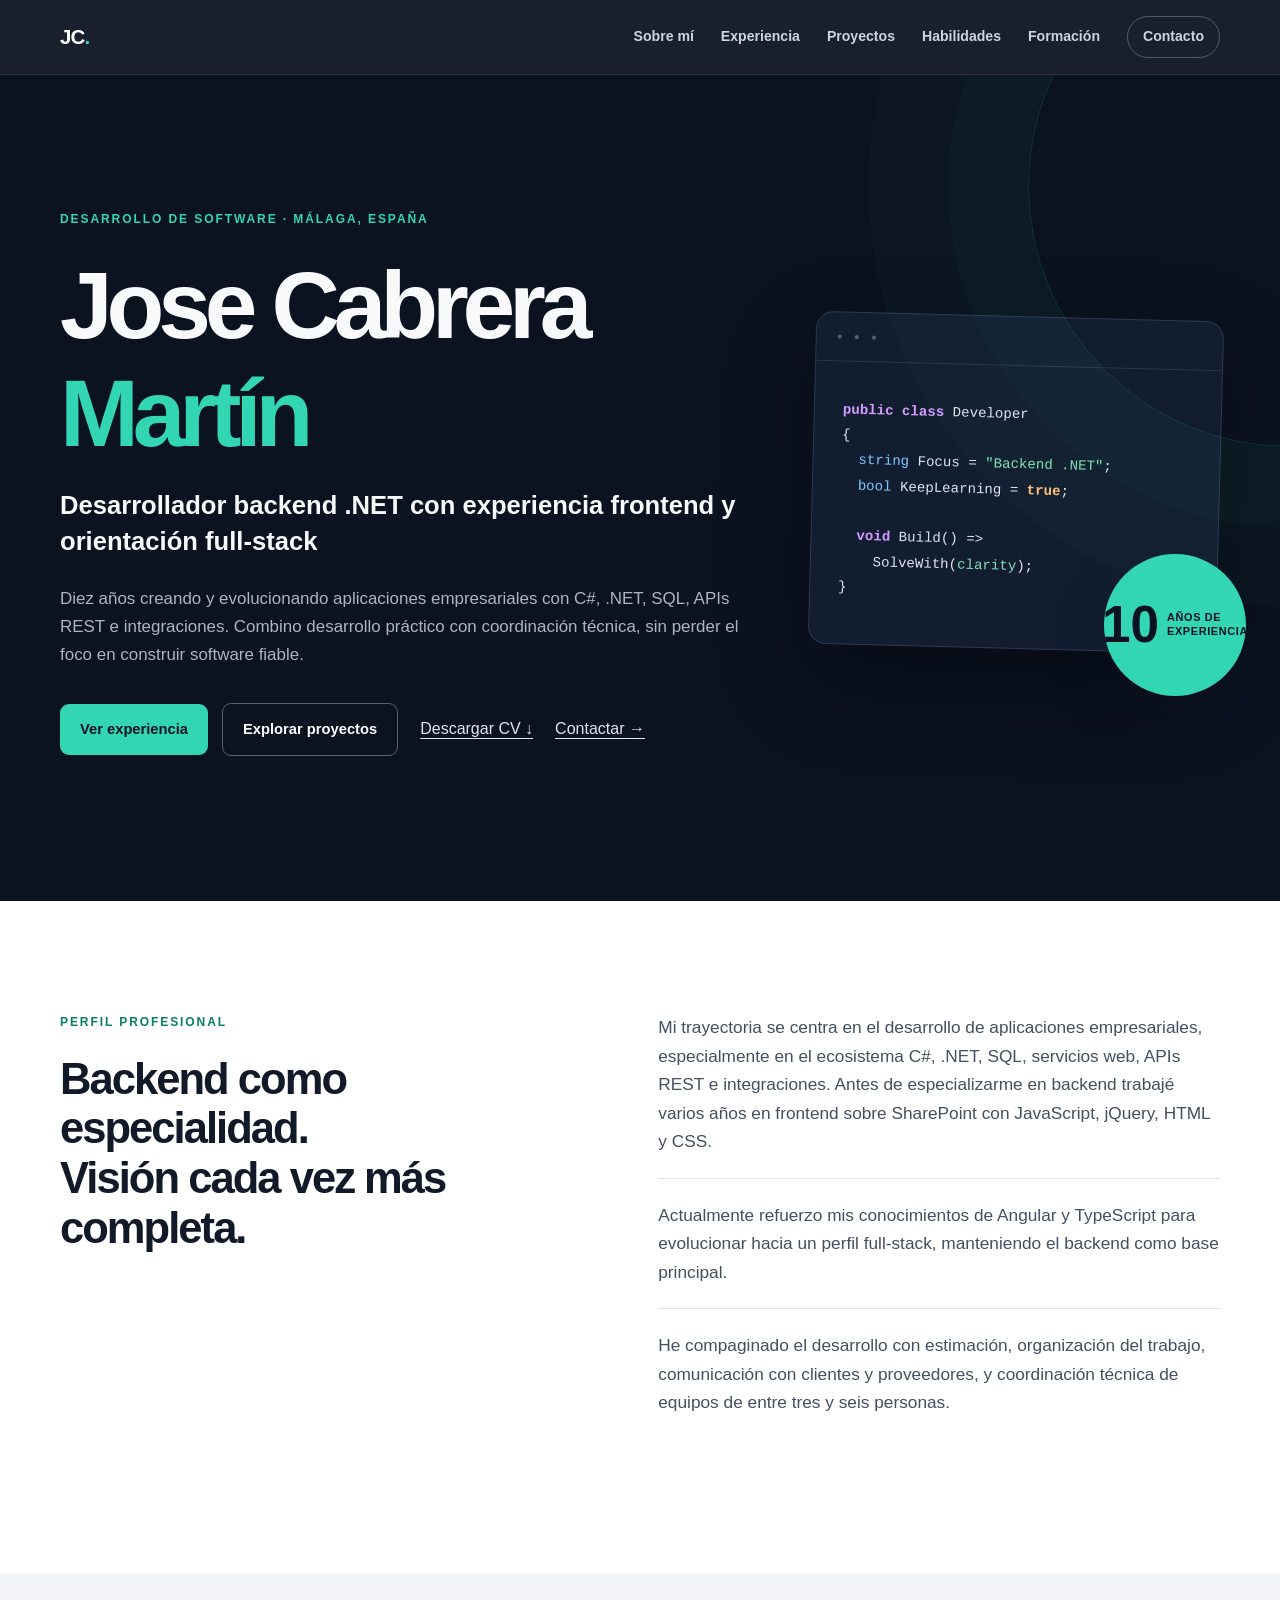
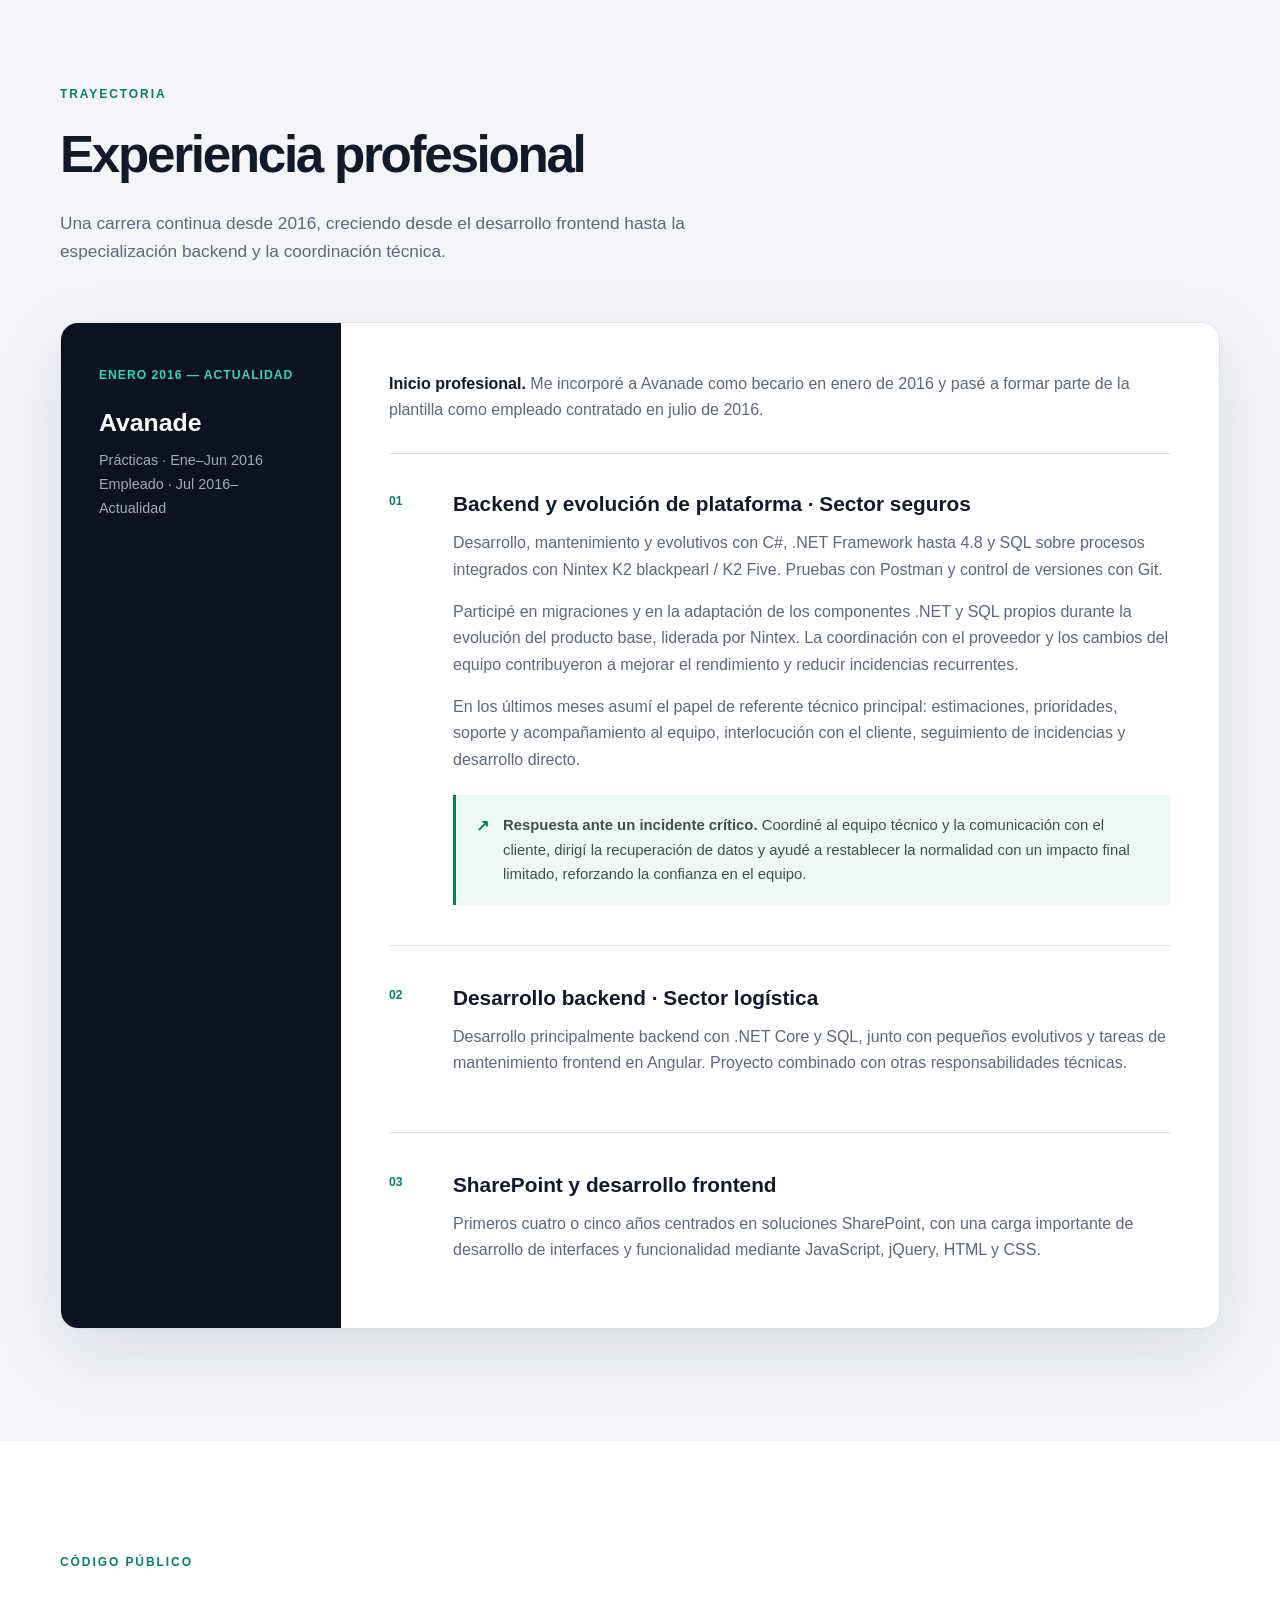
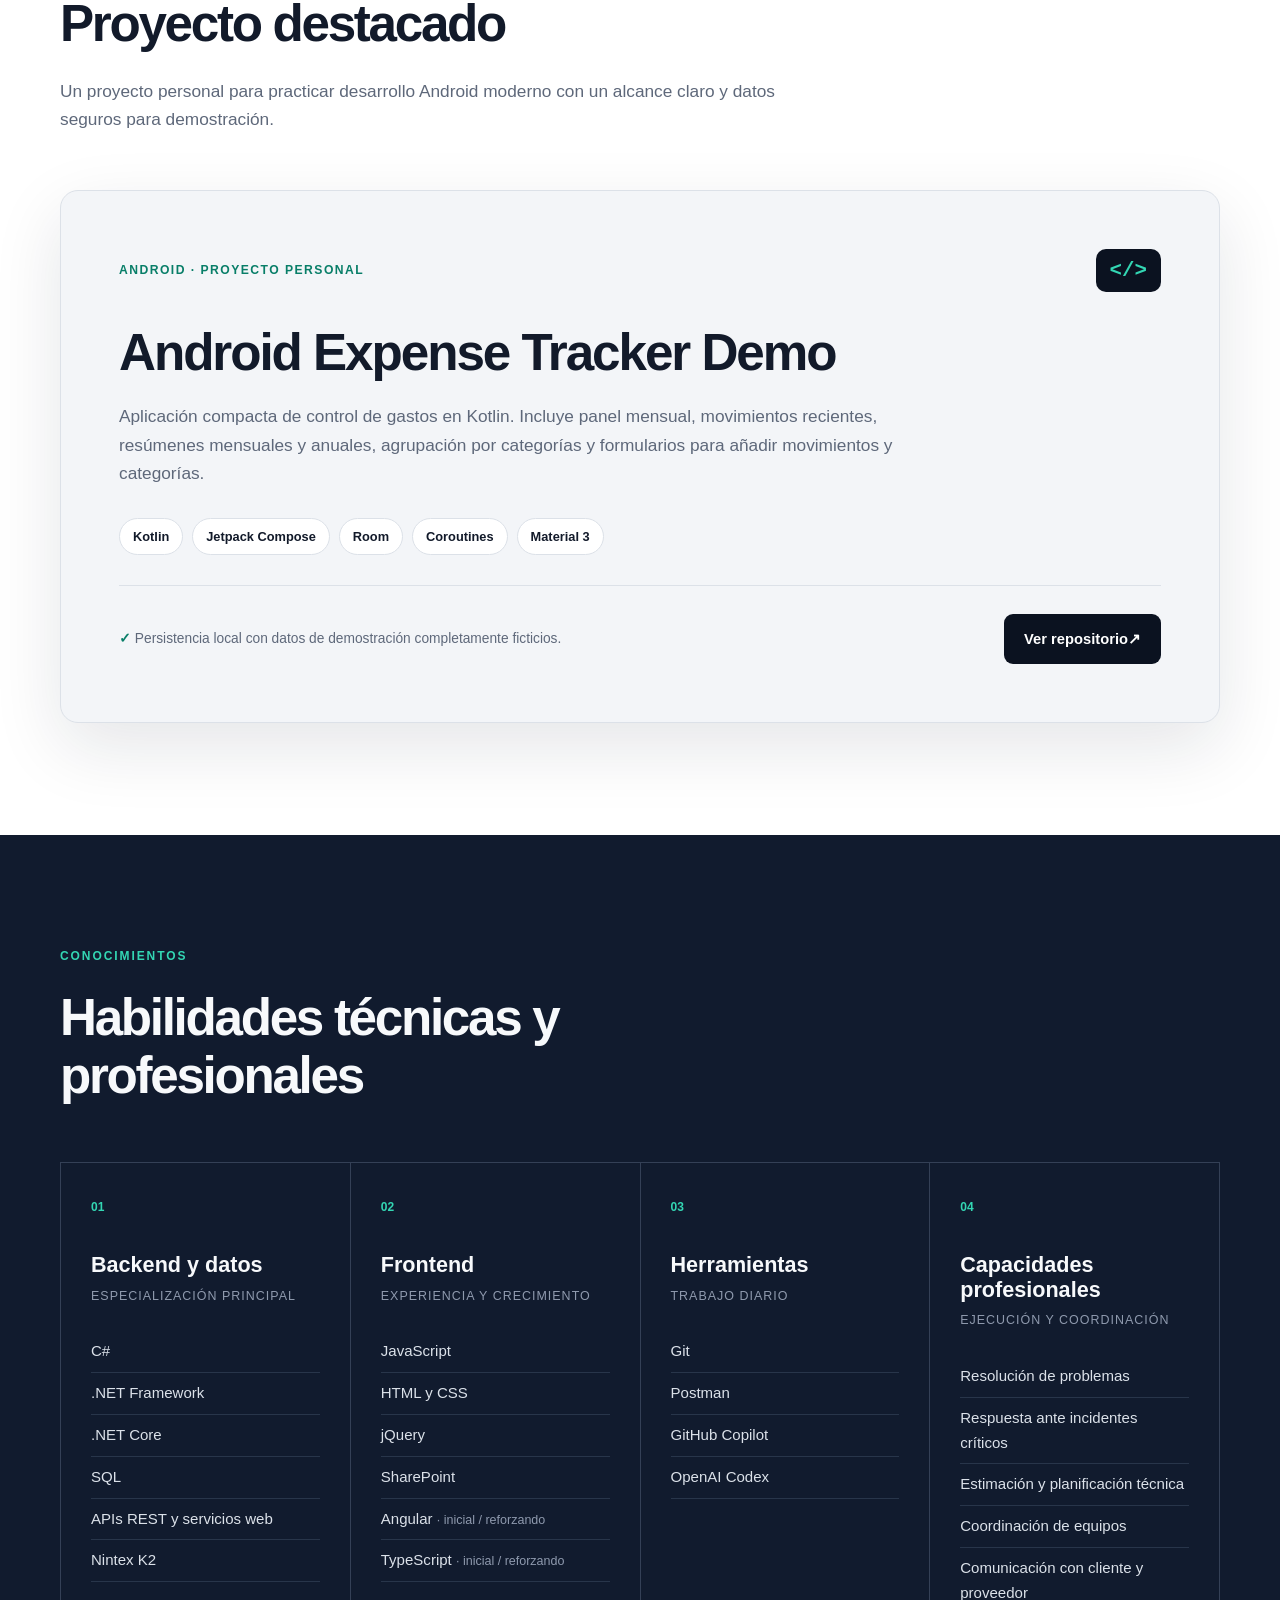
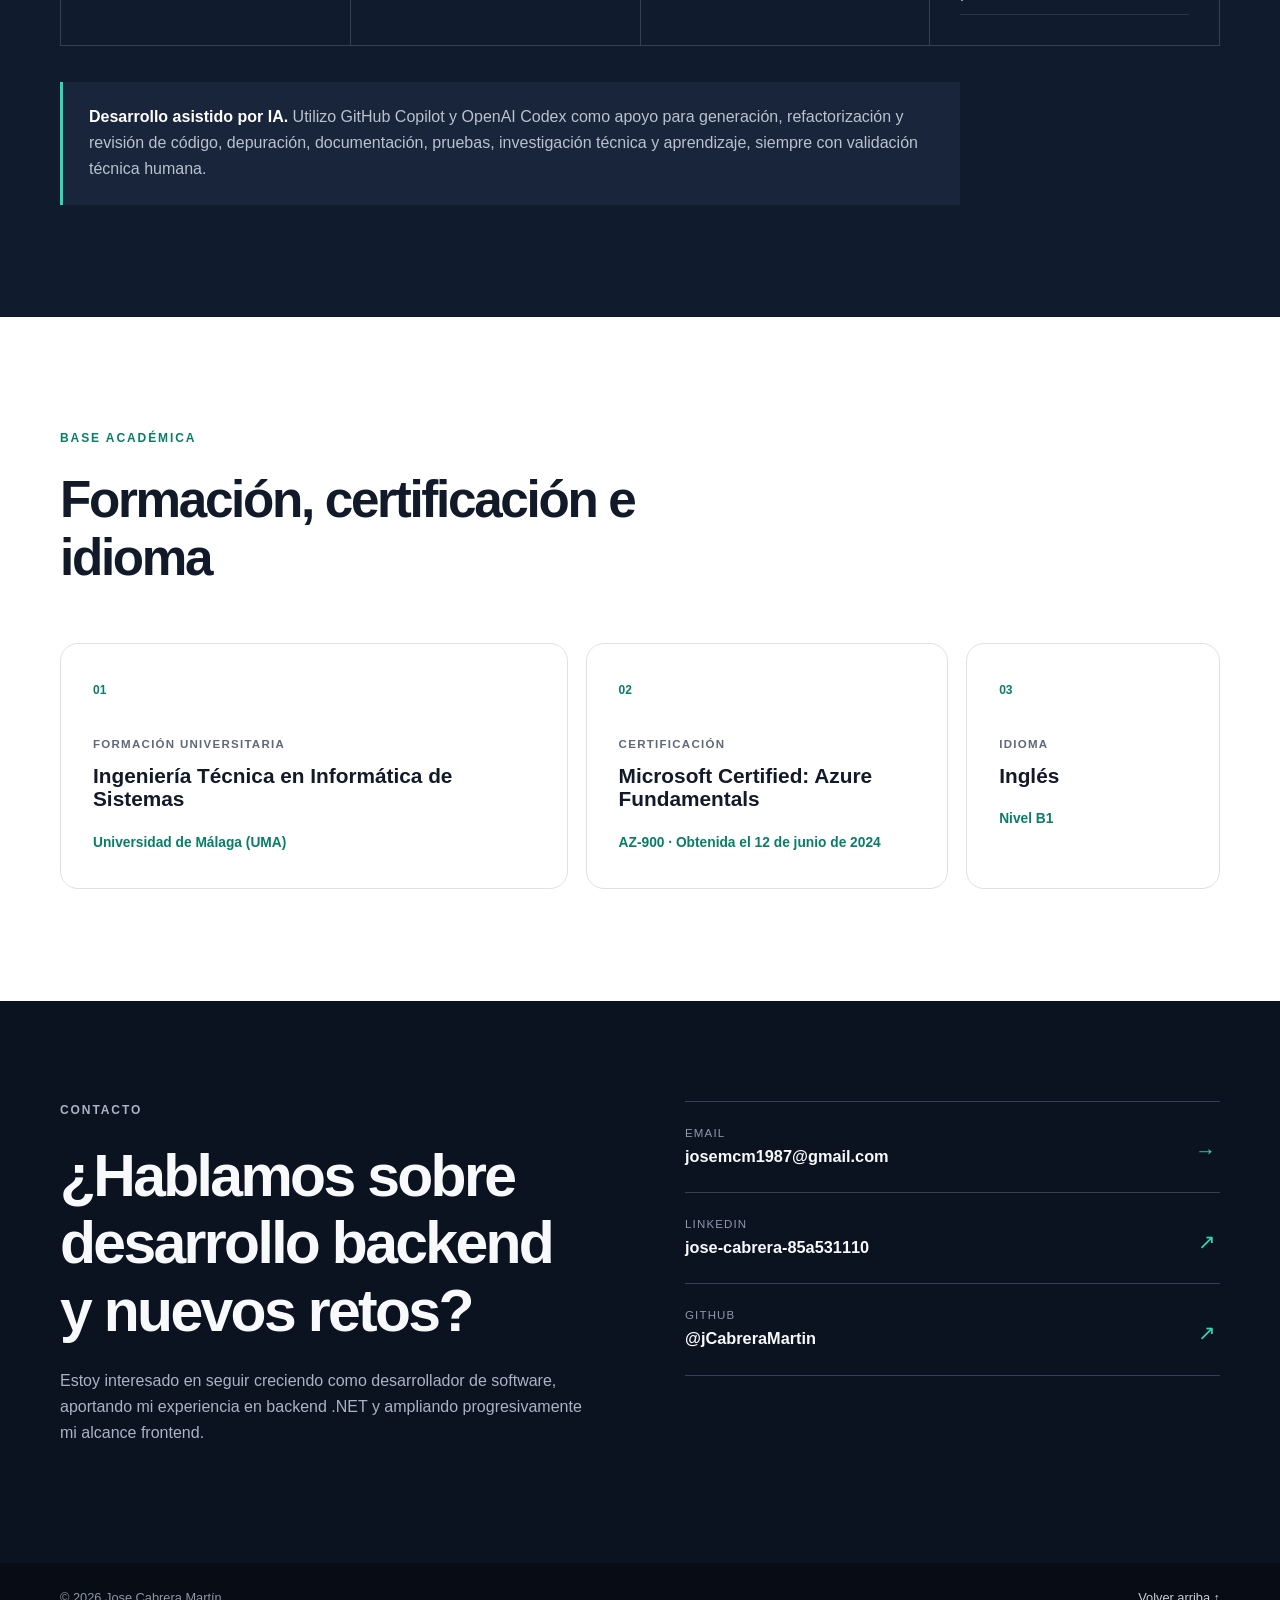
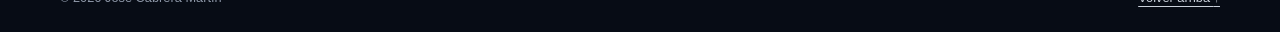
==== commit 01fe2e0e: "Add downloadable CV" ====
--- a/index.html
+++ b/index.html
@@ -43,7 +43,7 @@
           <h1>Jose Cabrera <span>Martín</span></h1>
           <p class="headline">Desarrollador backend .NET con experiencia frontend y orientación full-stack</p>
           <p class="hero-summary">Diez años creando y evolucionando aplicaciones empresariales con C#, .NET, SQL, APIs REST e integraciones. Combino desarrollo práctico con coordinación técnica, sin perder el foco en construir software fiable.</p>
-          <div class="actions"><a class="button button-primary" href="#experiencia">Ver experiencia</a><a class="button button-secondary" href="#proyectos">Explorar proyectos</a><a class="text-link" href="#contacto">Contactar <span aria-hidden="true">→</span></a></div>
+          <div class="actions"><a class="button button-primary" href="#experiencia">Ver experiencia</a><a class="button button-secondary" href="#proyectos">Explorar proyectos</a><a class="text-link" href="jose-cabrera-martin-cv.pdf" download>Descargar CV <span aria-hidden="true">↓</span></a><a class="text-link" href="#contacto">Contactar <span aria-hidden="true">→</span></a></div>
         </div>
         <div class="code-mark reveal" aria-hidden="true">
           <div class="code-window"><span class="window-dots">● ● ●</span><pre><code><b>public class</b> Developer
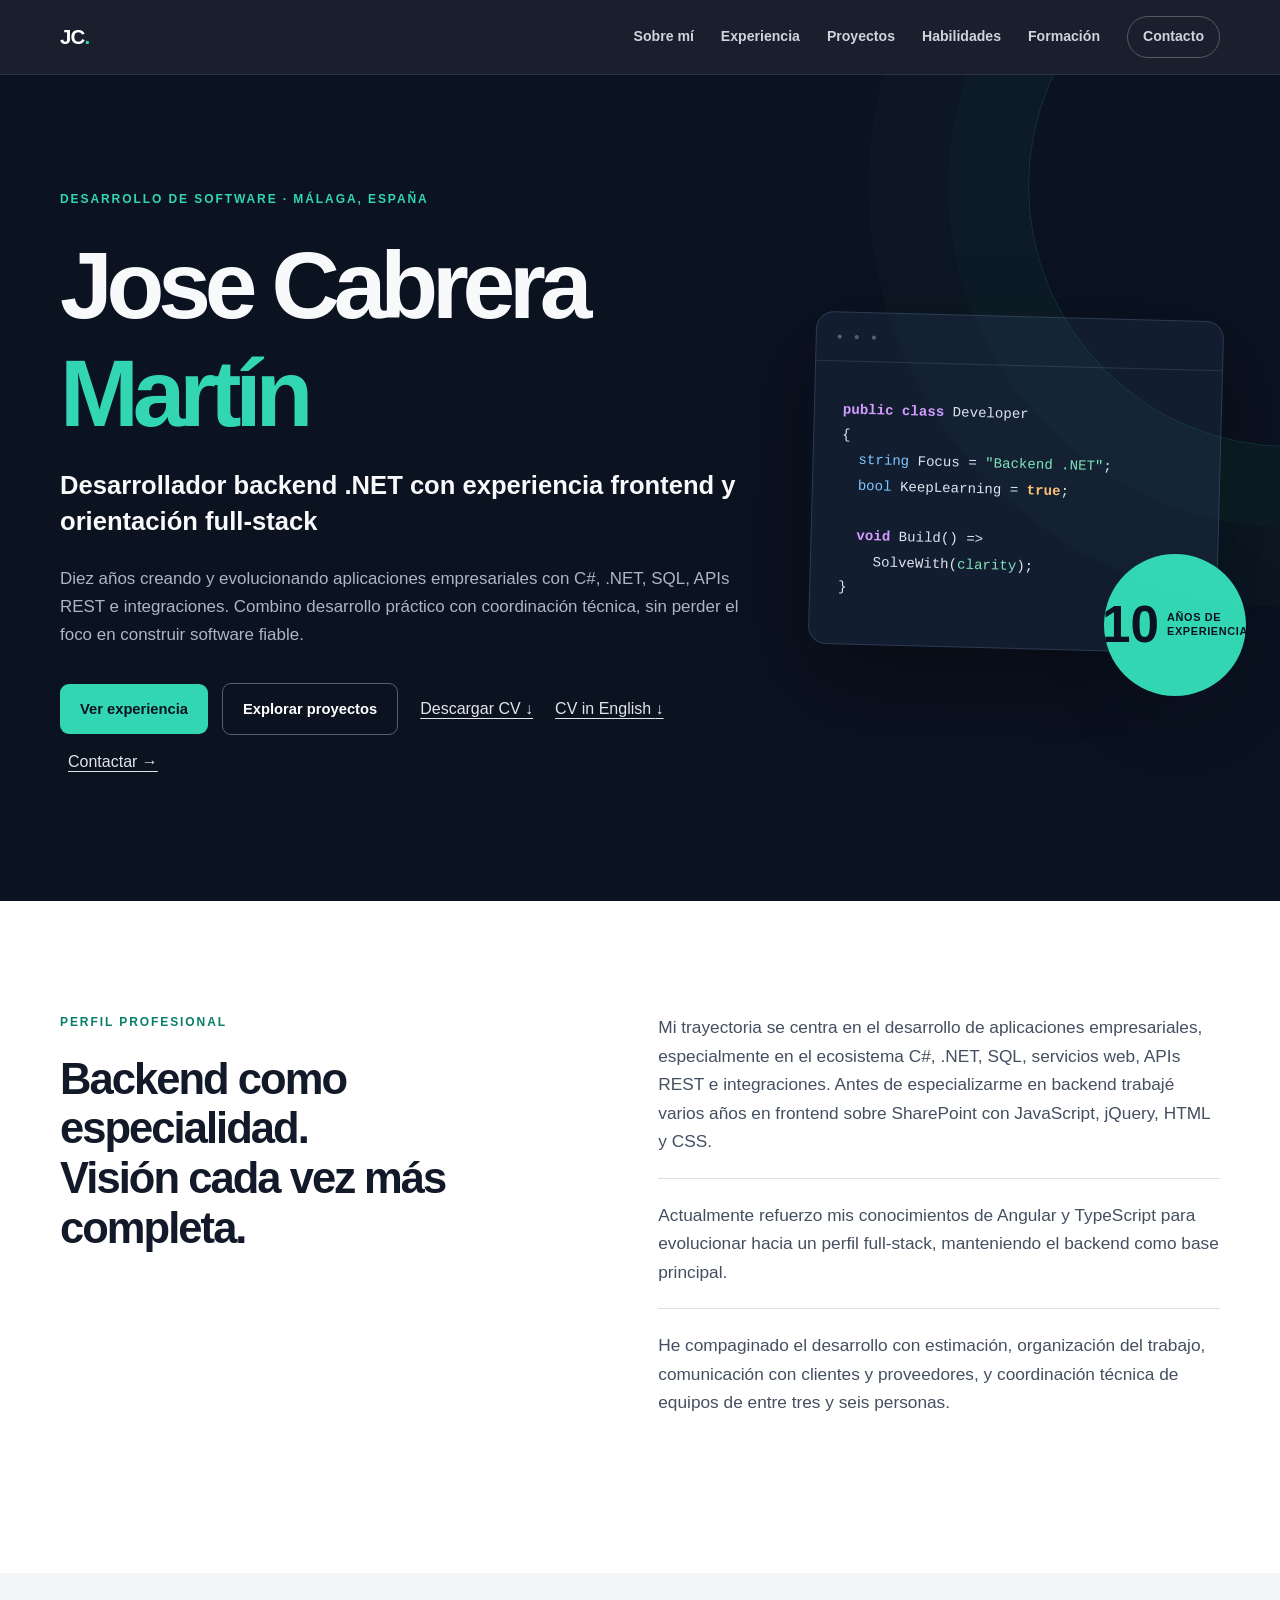
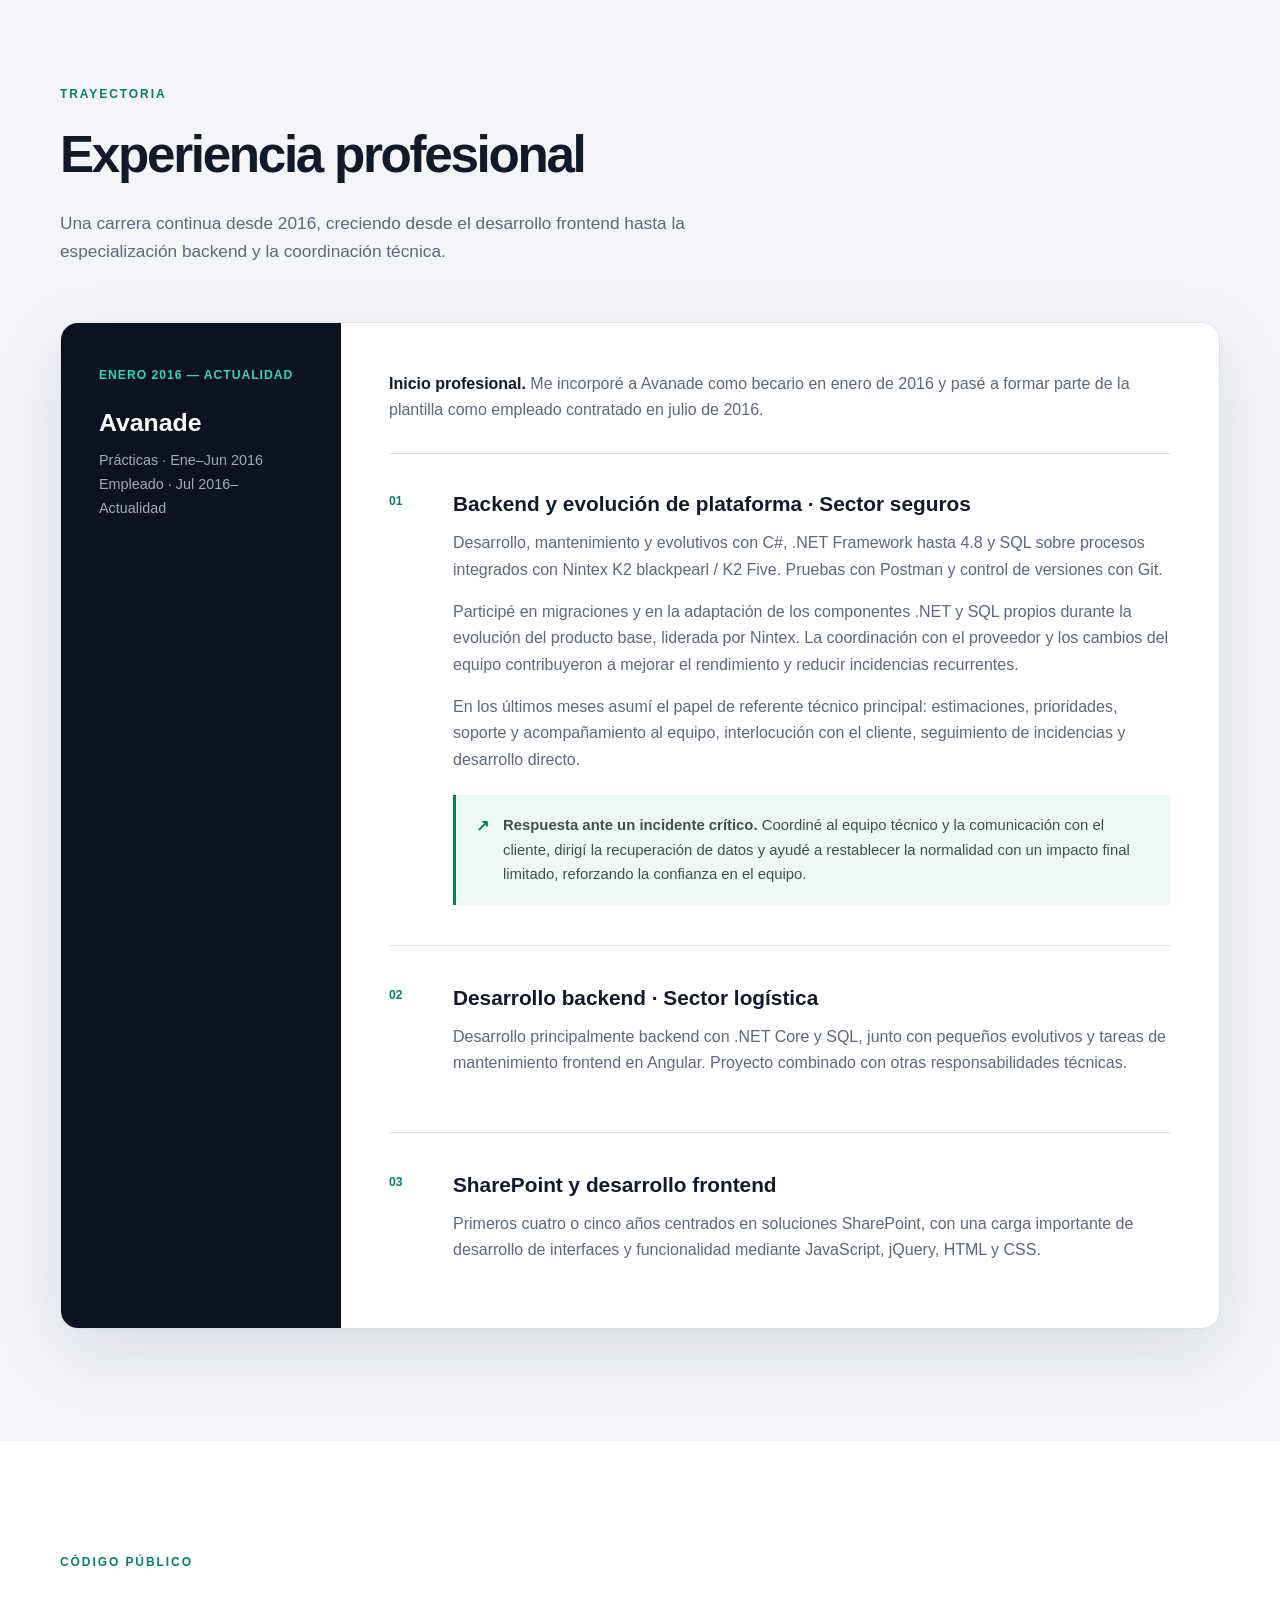
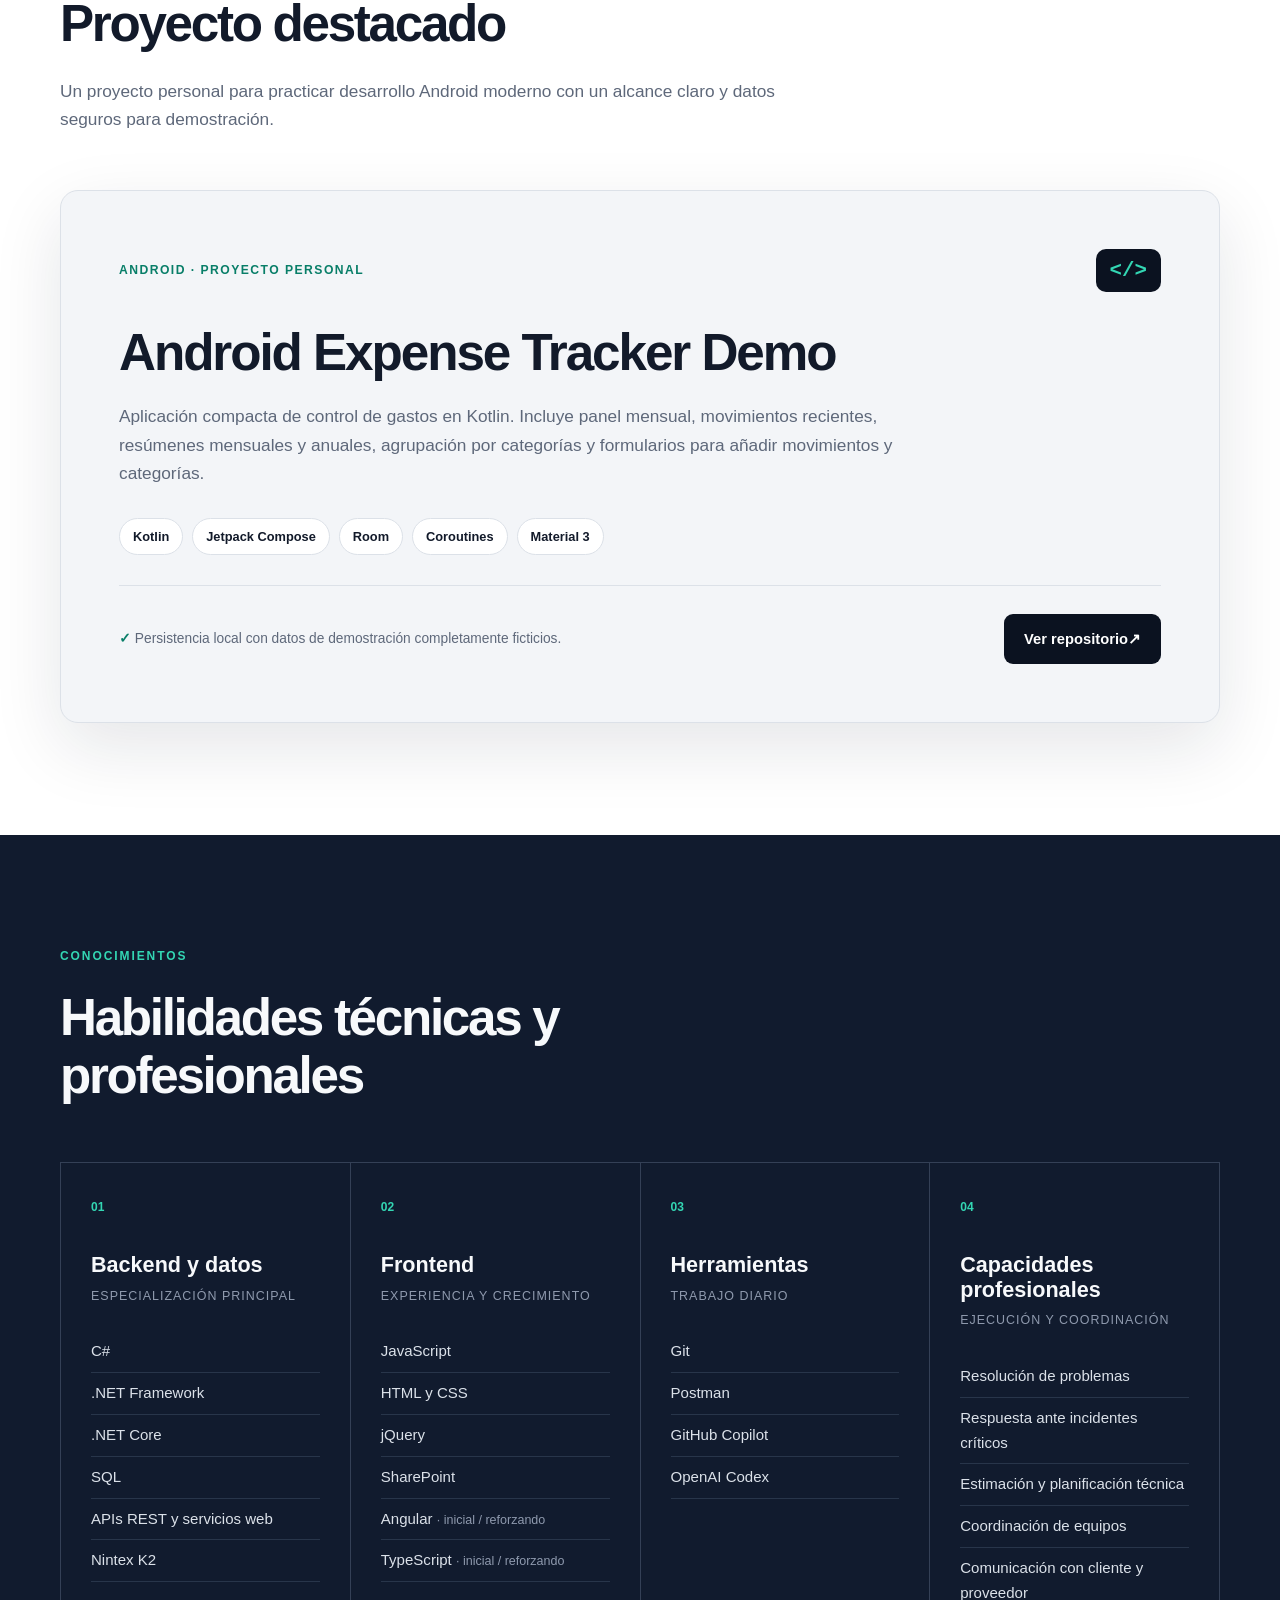
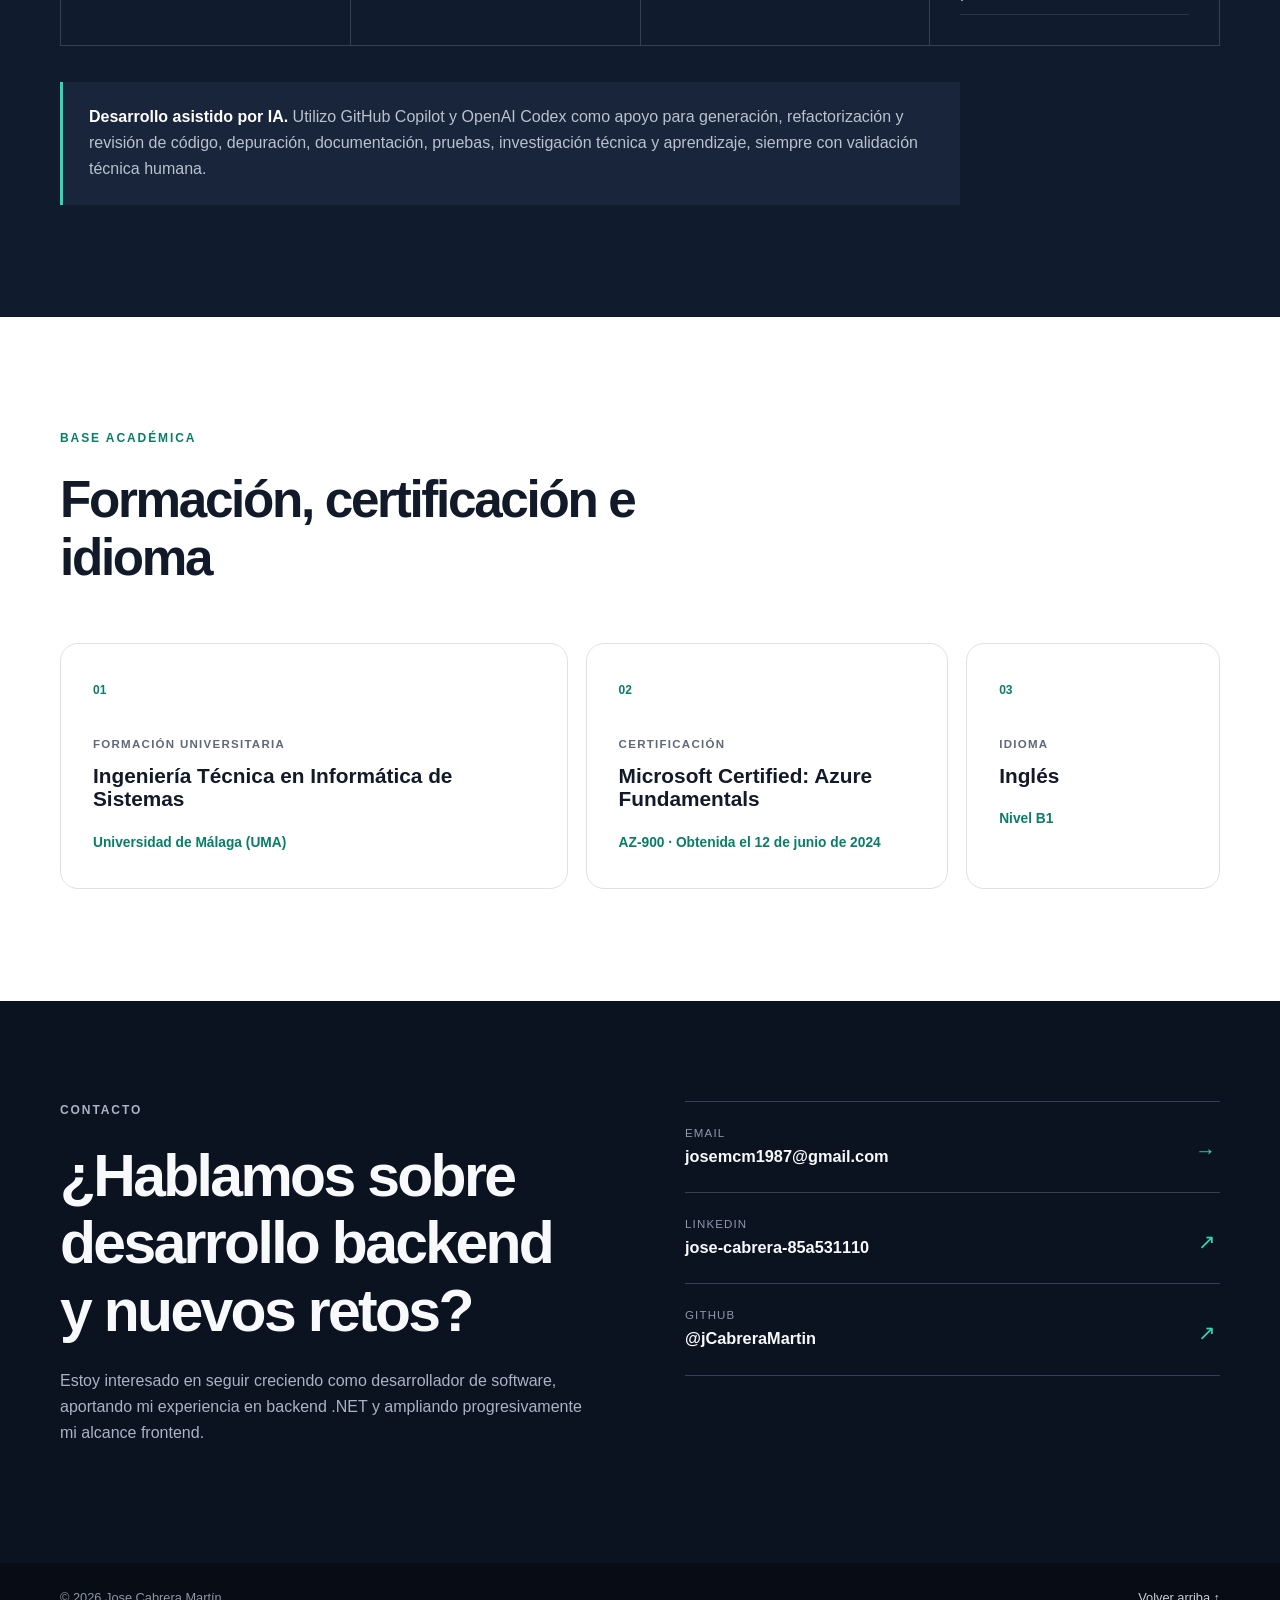
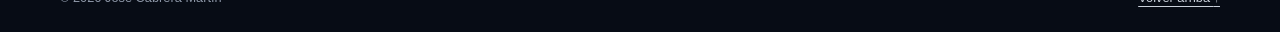
==== commit f335f720: "Add English CV download" ====
--- a/index.html
+++ b/index.html
@@ -43,7 +43,7 @@
           <h1>Jose Cabrera <span>Martín</span></h1>
           <p class="headline">Desarrollador backend .NET con experiencia frontend y orientación full-stack</p>
           <p class="hero-summary">Diez años creando y evolucionando aplicaciones empresariales con C#, .NET, SQL, APIs REST e integraciones. Combino desarrollo práctico con coordinación técnica, sin perder el foco en construir software fiable.</p>
-          <div class="actions"><a class="button button-primary" href="#experiencia">Ver experiencia</a><a class="button button-secondary" href="#proyectos">Explorar proyectos</a><a class="text-link" href="jose-cabrera-martin-cv.pdf" download>Descargar CV <span aria-hidden="true">↓</span></a><a class="text-link" href="#contacto">Contactar <span aria-hidden="true">→</span></a></div>
+          <div class="actions"><a class="button button-primary" href="#experiencia">Ver experiencia</a><a class="button button-secondary" href="#proyectos">Explorar proyectos</a><a class="text-link" href="jose-cabrera-martin-cv.pdf" download>Descargar CV <span aria-hidden="true">↓</span></a><a class="text-link" href="jose-cabrera-martin-cv-en.pdf" download>CV in English <span aria-hidden="true">↓</span></a><a class="text-link" href="#contacto">Contactar <span aria-hidden="true">→</span></a></div>
         </div>
         <div class="code-mark reveal" aria-hidden="true">
           <div class="code-window"><span class="window-dots">● ● ●</span><pre><code><b>public class</b> Developer
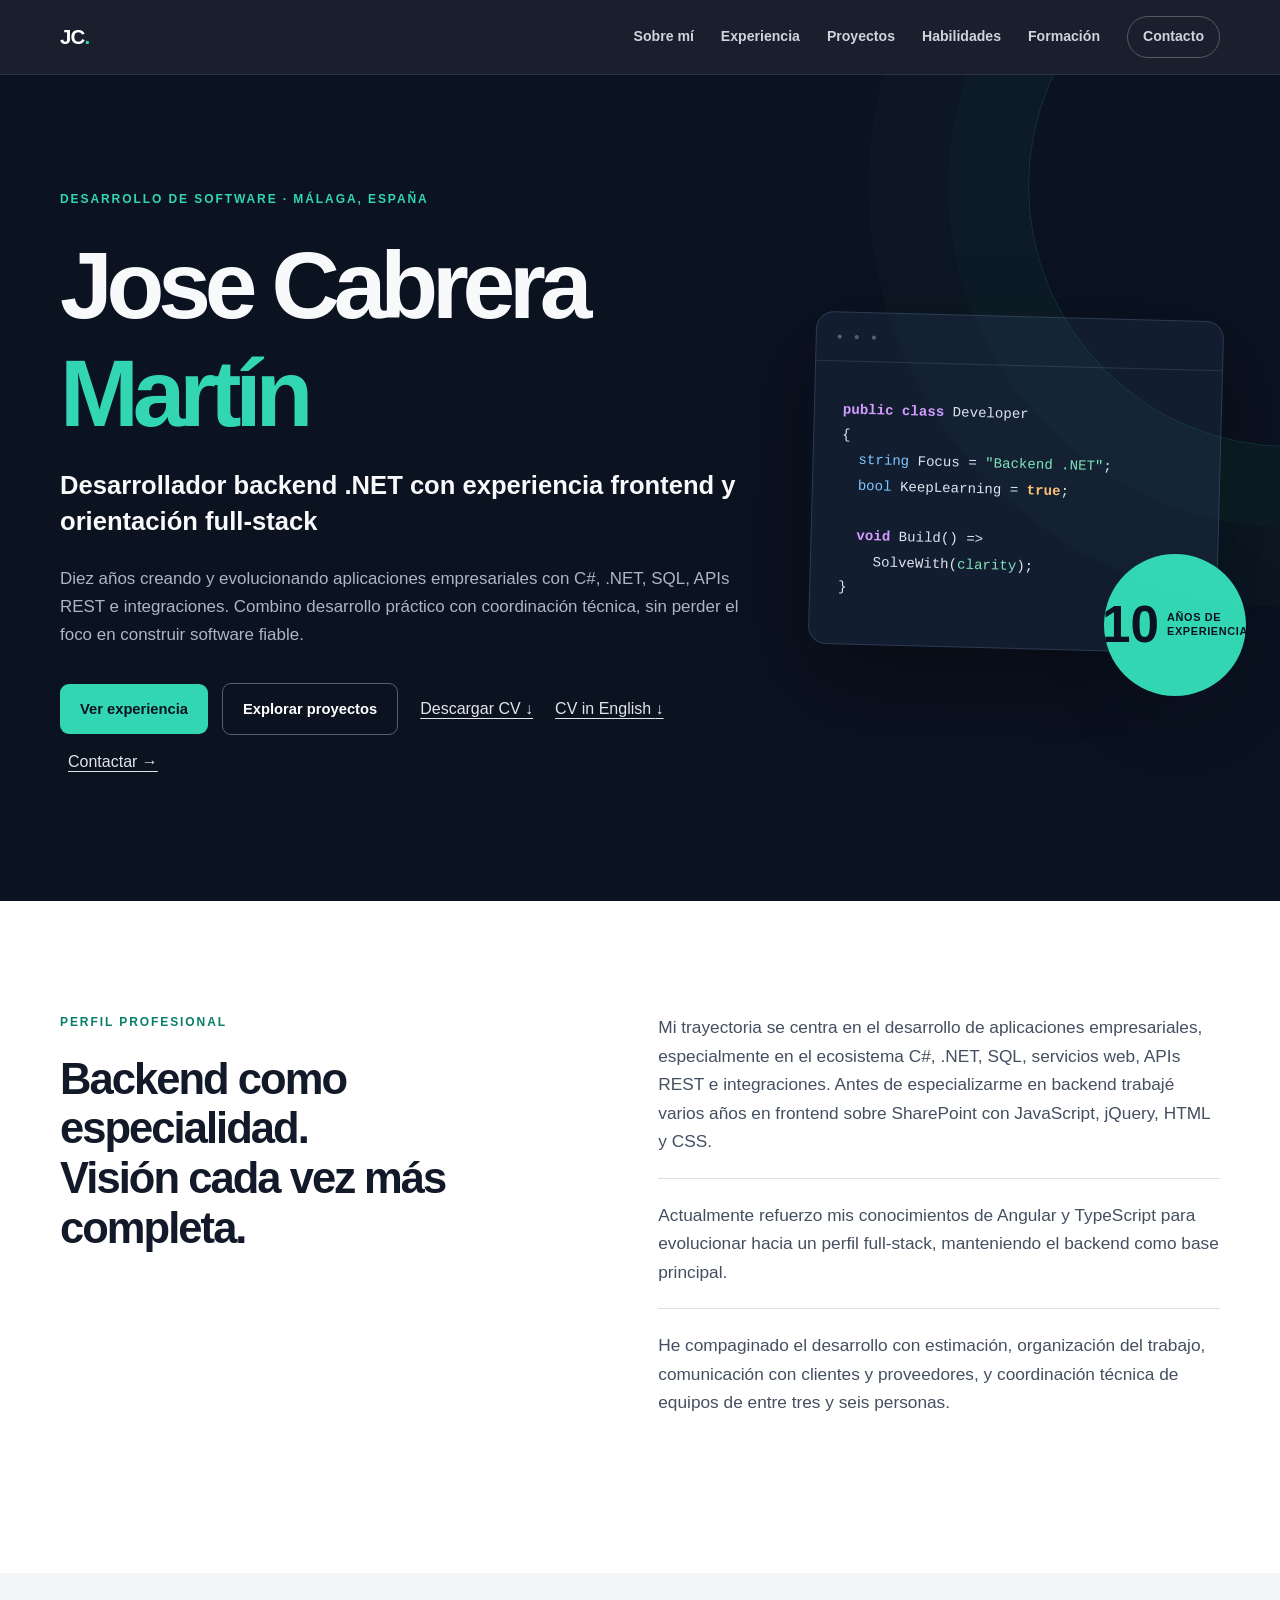
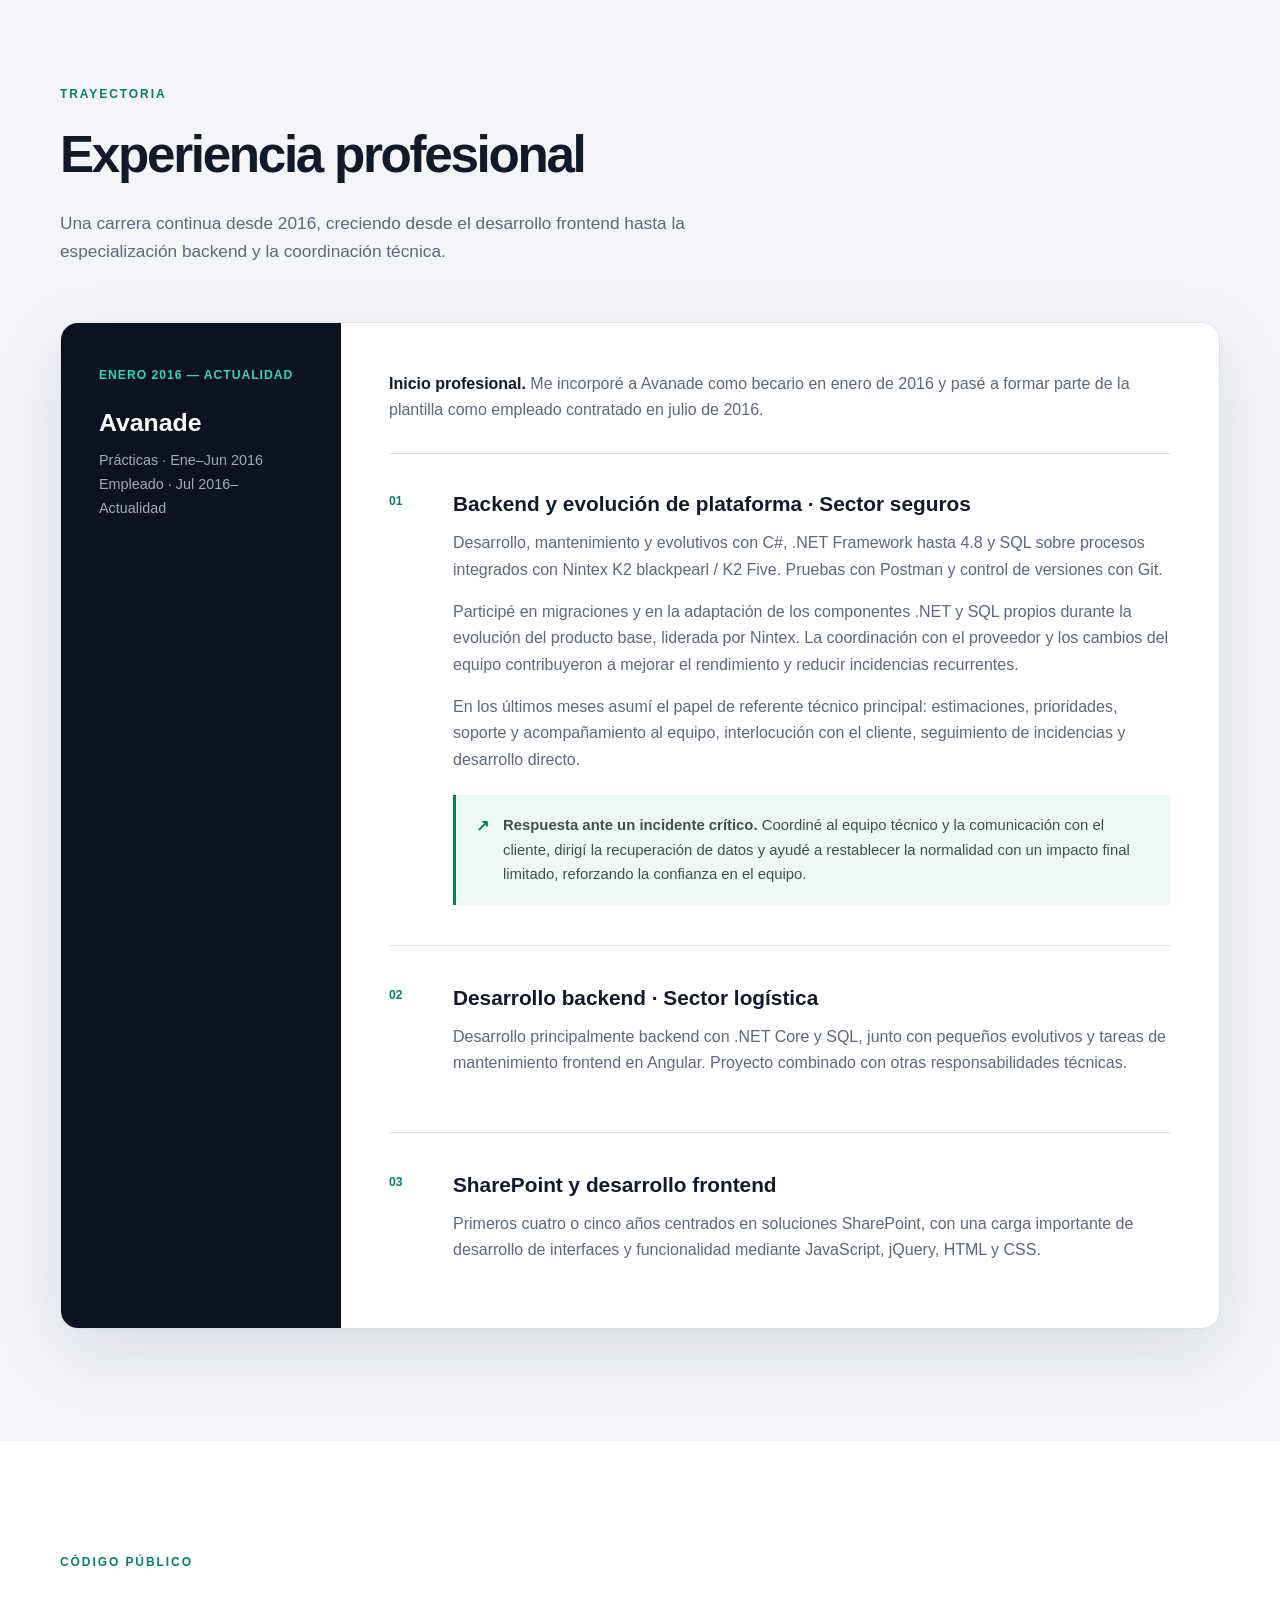
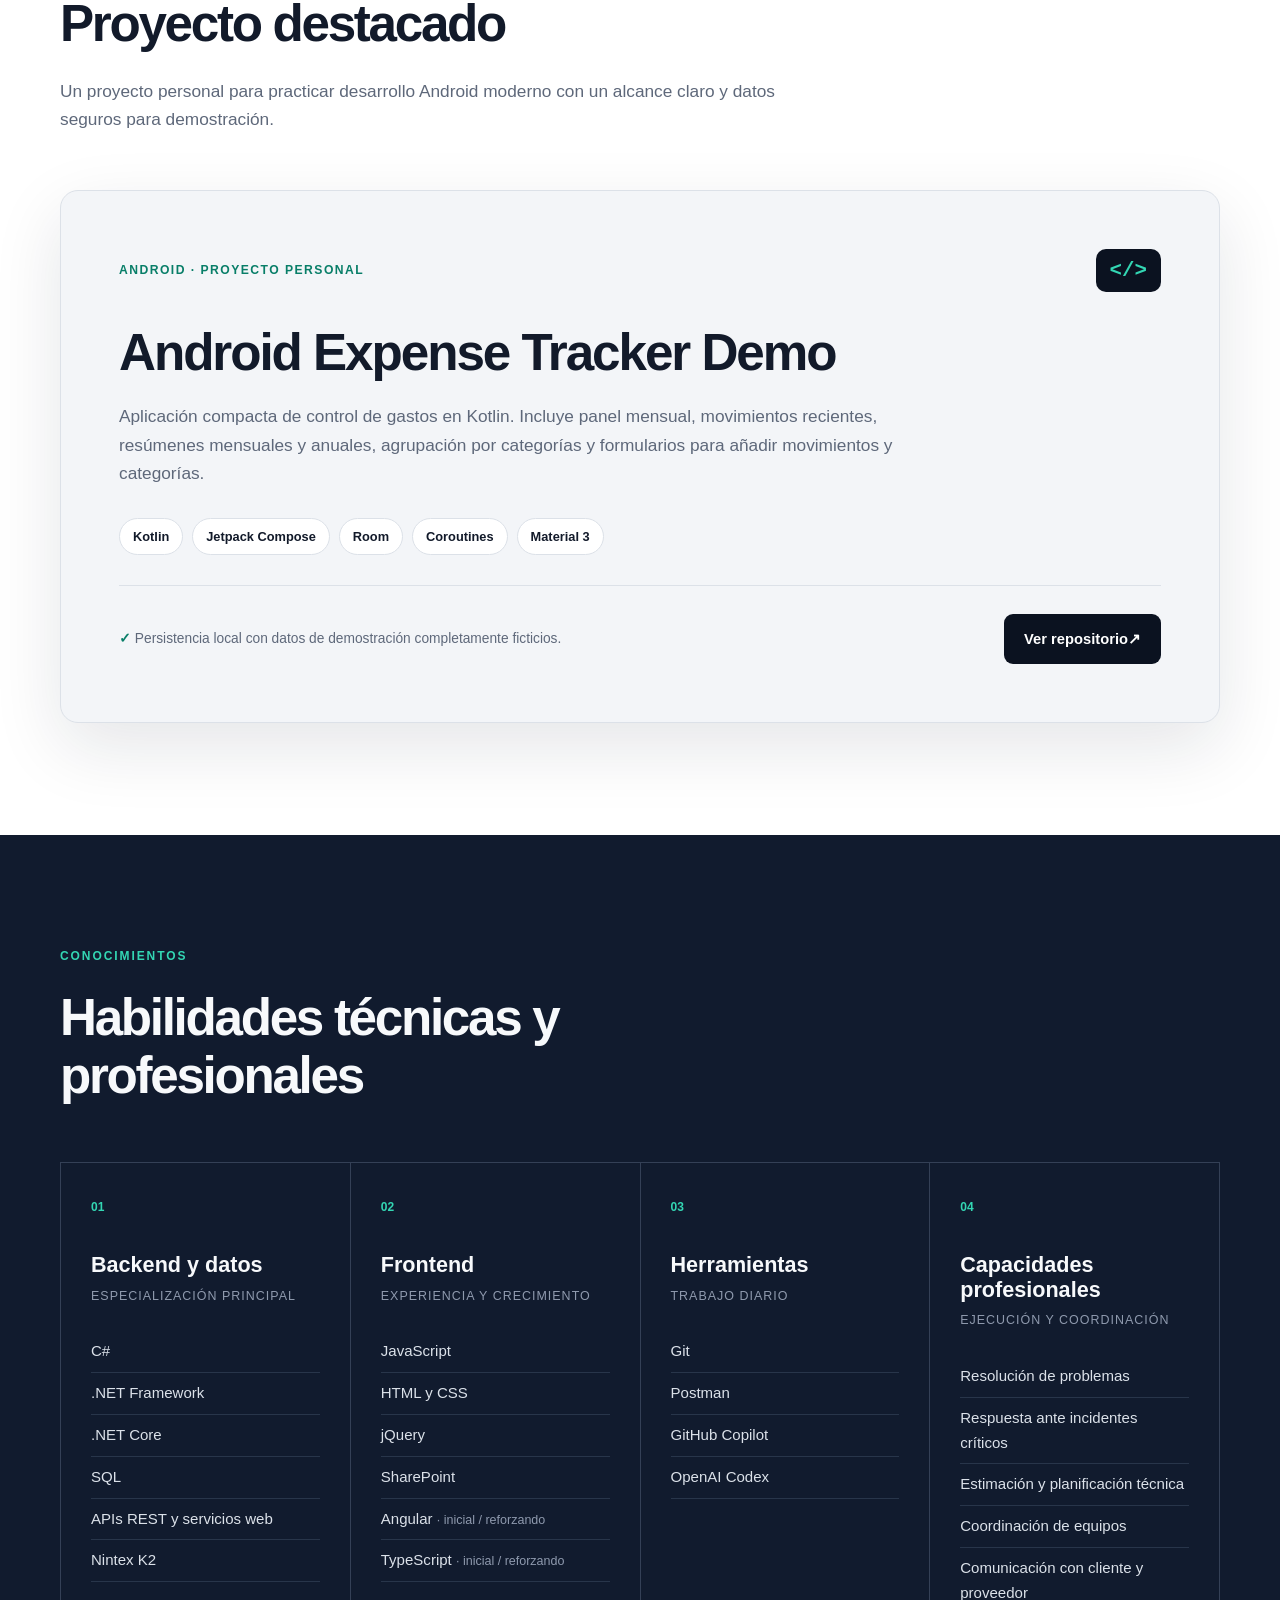
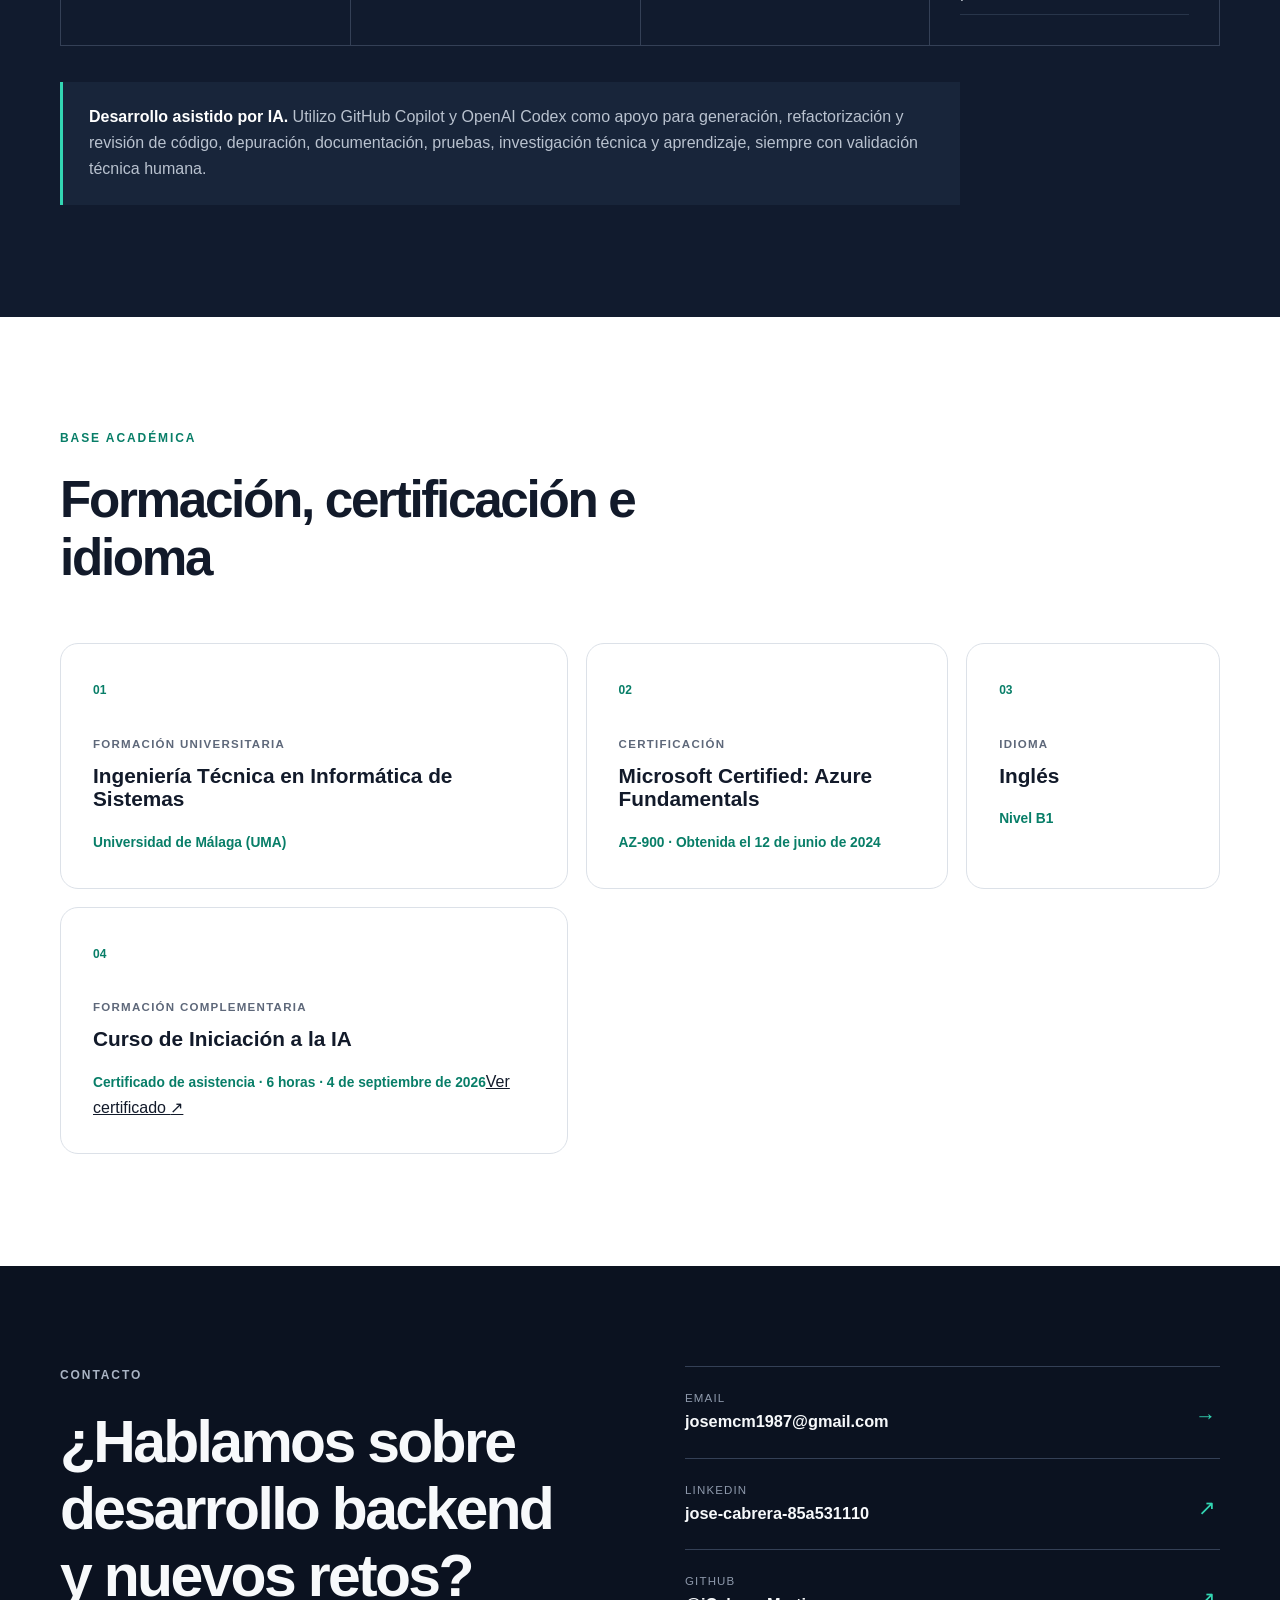
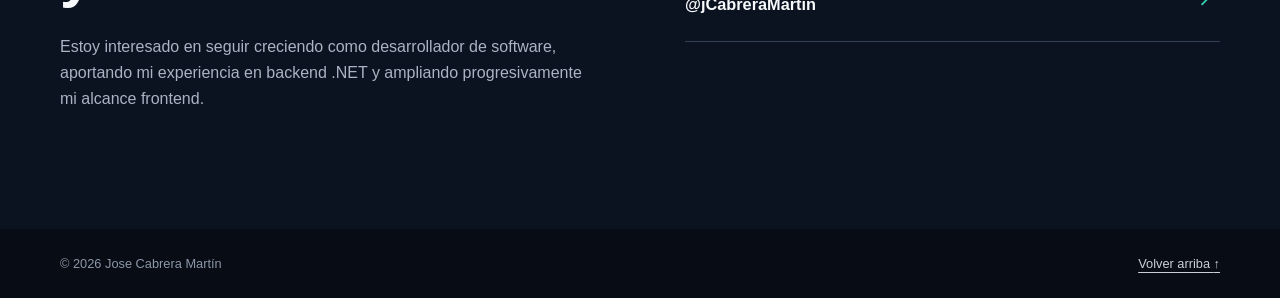
==== commit 20267956: "Add AI course attendance certificate" ====
--- a/index.html
+++ b/index.html
@@ -113,7 +113,8 @@
         <div class="credentials-grid">
           <article class="credential reveal"><span aria-hidden="true">01</span><p>Formación universitaria</p><h3>Ingeniería Técnica en Informática de Sistemas</h3><strong>Universidad de Málaga (UMA)</strong></article>
           <article class="credential reveal"><span aria-hidden="true">02</span><p>Certificación</p><h3>Microsoft Certified: Azure Fundamentals</h3><strong>AZ-900 · Obtenida el 12 de junio de 2024</strong></article>
-          <article class="credential reveal"><span aria-hidden="true">03</span><p>Idioma</p><h3>Inglés</h3><strong>Nivel B1</strong></article>
+          <article class="credential reveal"><span aria-hidden="true">03</span><p>Idioma</p><h3>Inglés</h3><strong>Nivel B1</strong></article>
+          <article class="credential reveal"><span aria-hidden="true">04</span><p>Formación complementaria</p><h3>Curso de Iniciación a la IA</h3><strong>Certificado de asistencia · 6 horas · 4 de septiembre de 2026</strong><a class="credential-link" href="certificado-curso-iniciacion-ia.pdf" target="_blank" rel="noopener noreferrer">Ver certificado <span aria-hidden="true">↗</span></a></article>
         </div>
       </div>
     </section>
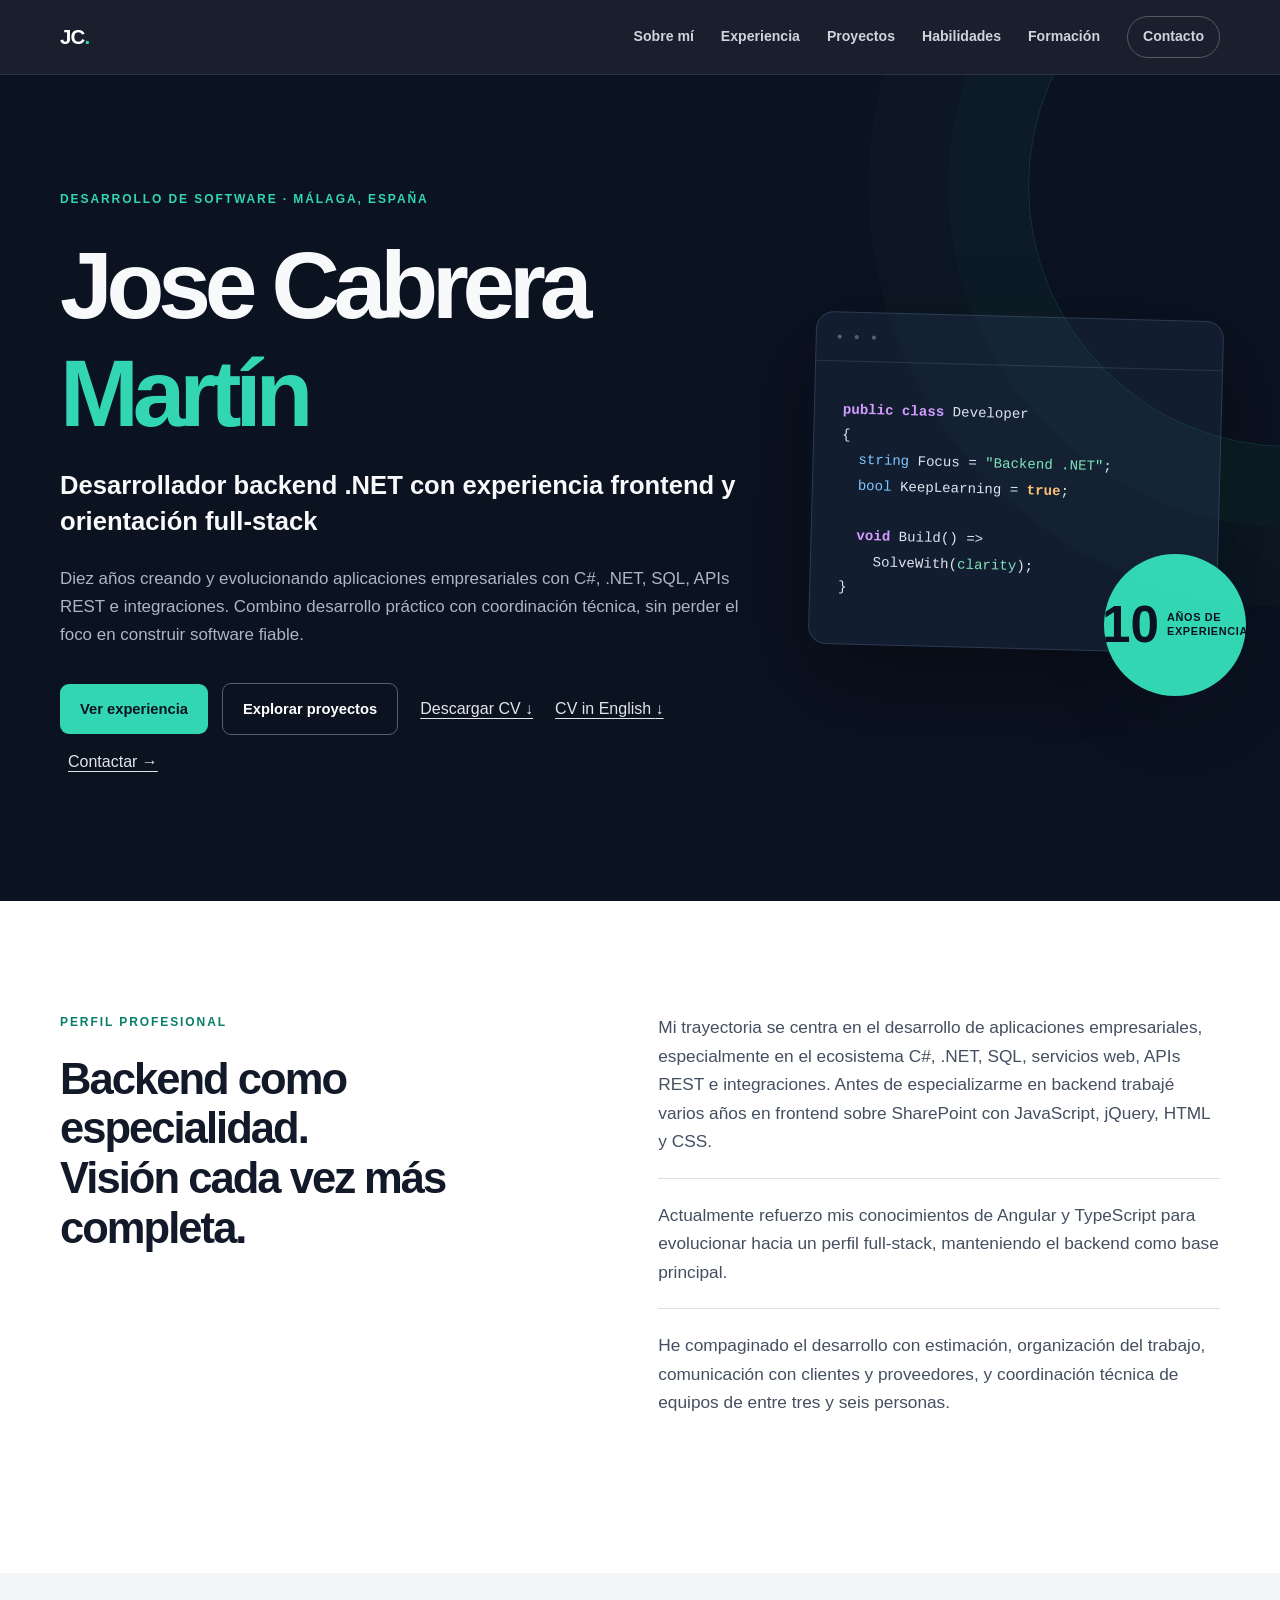
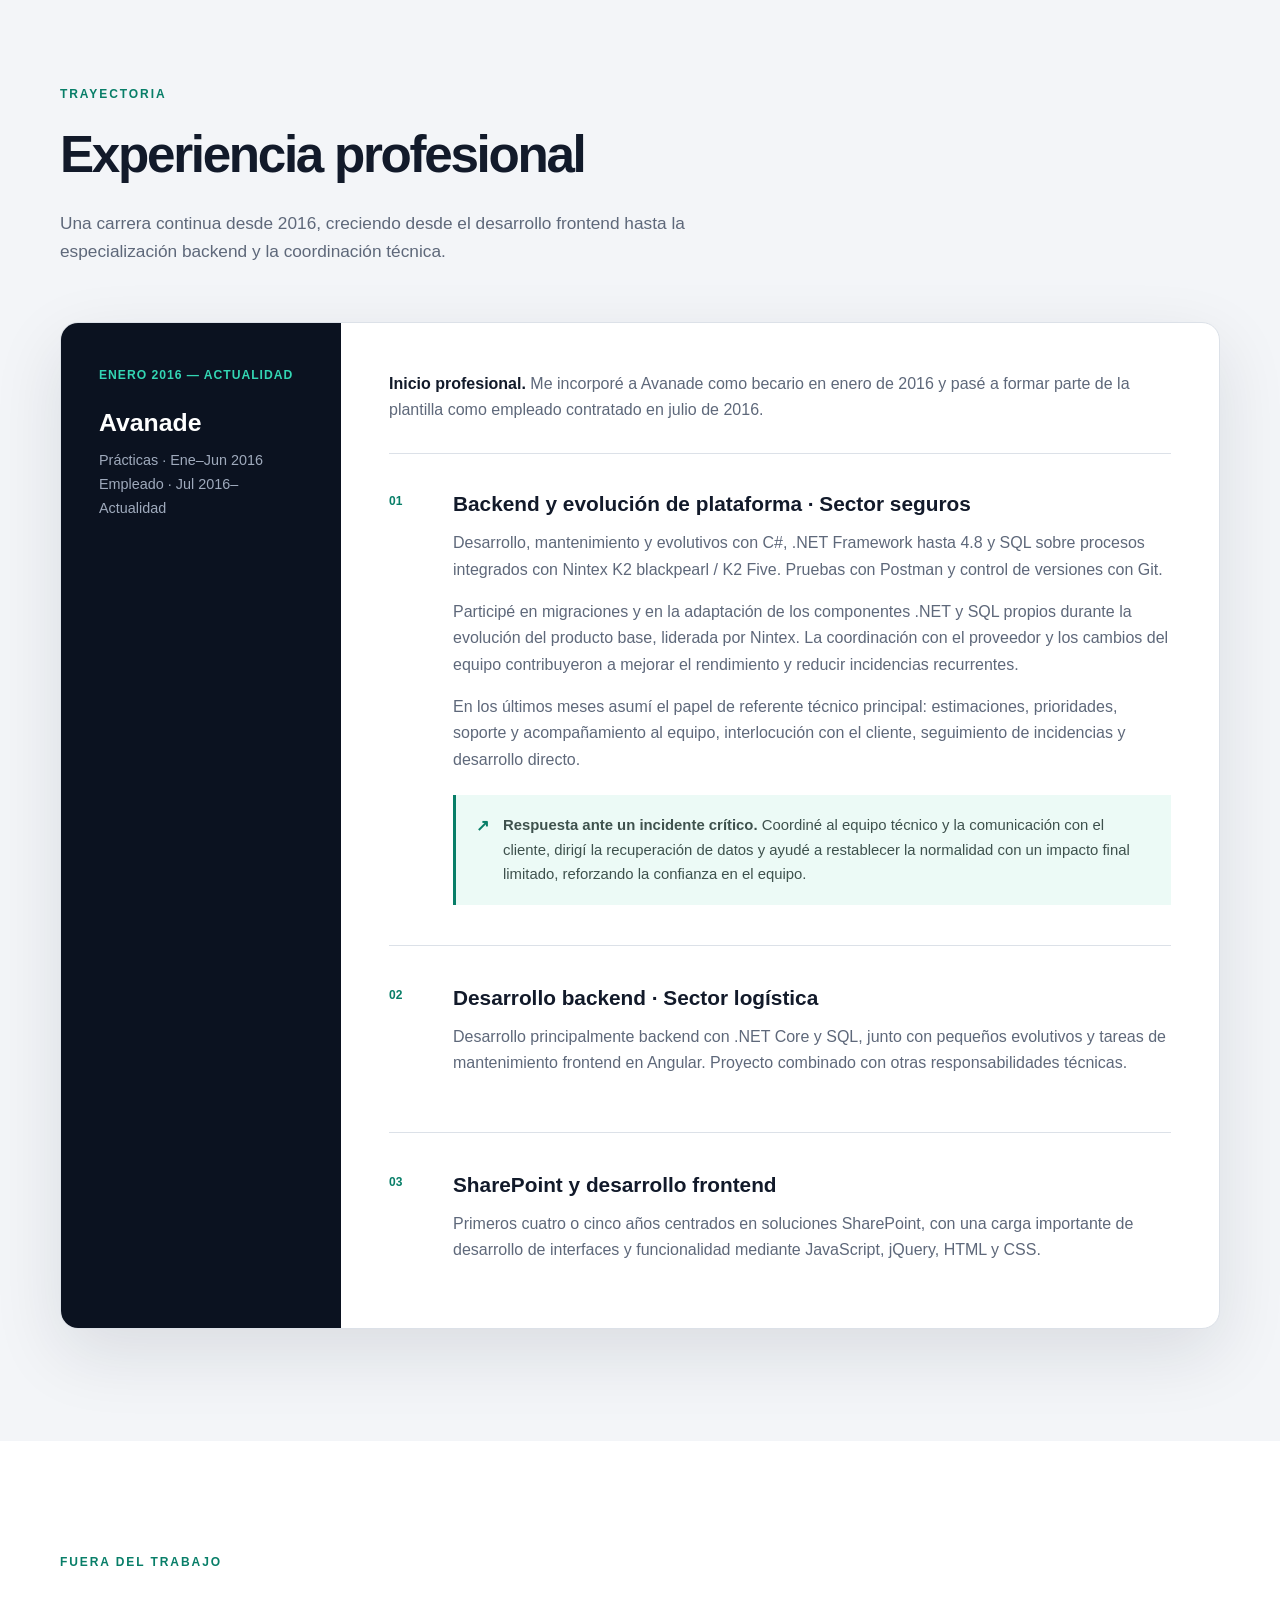
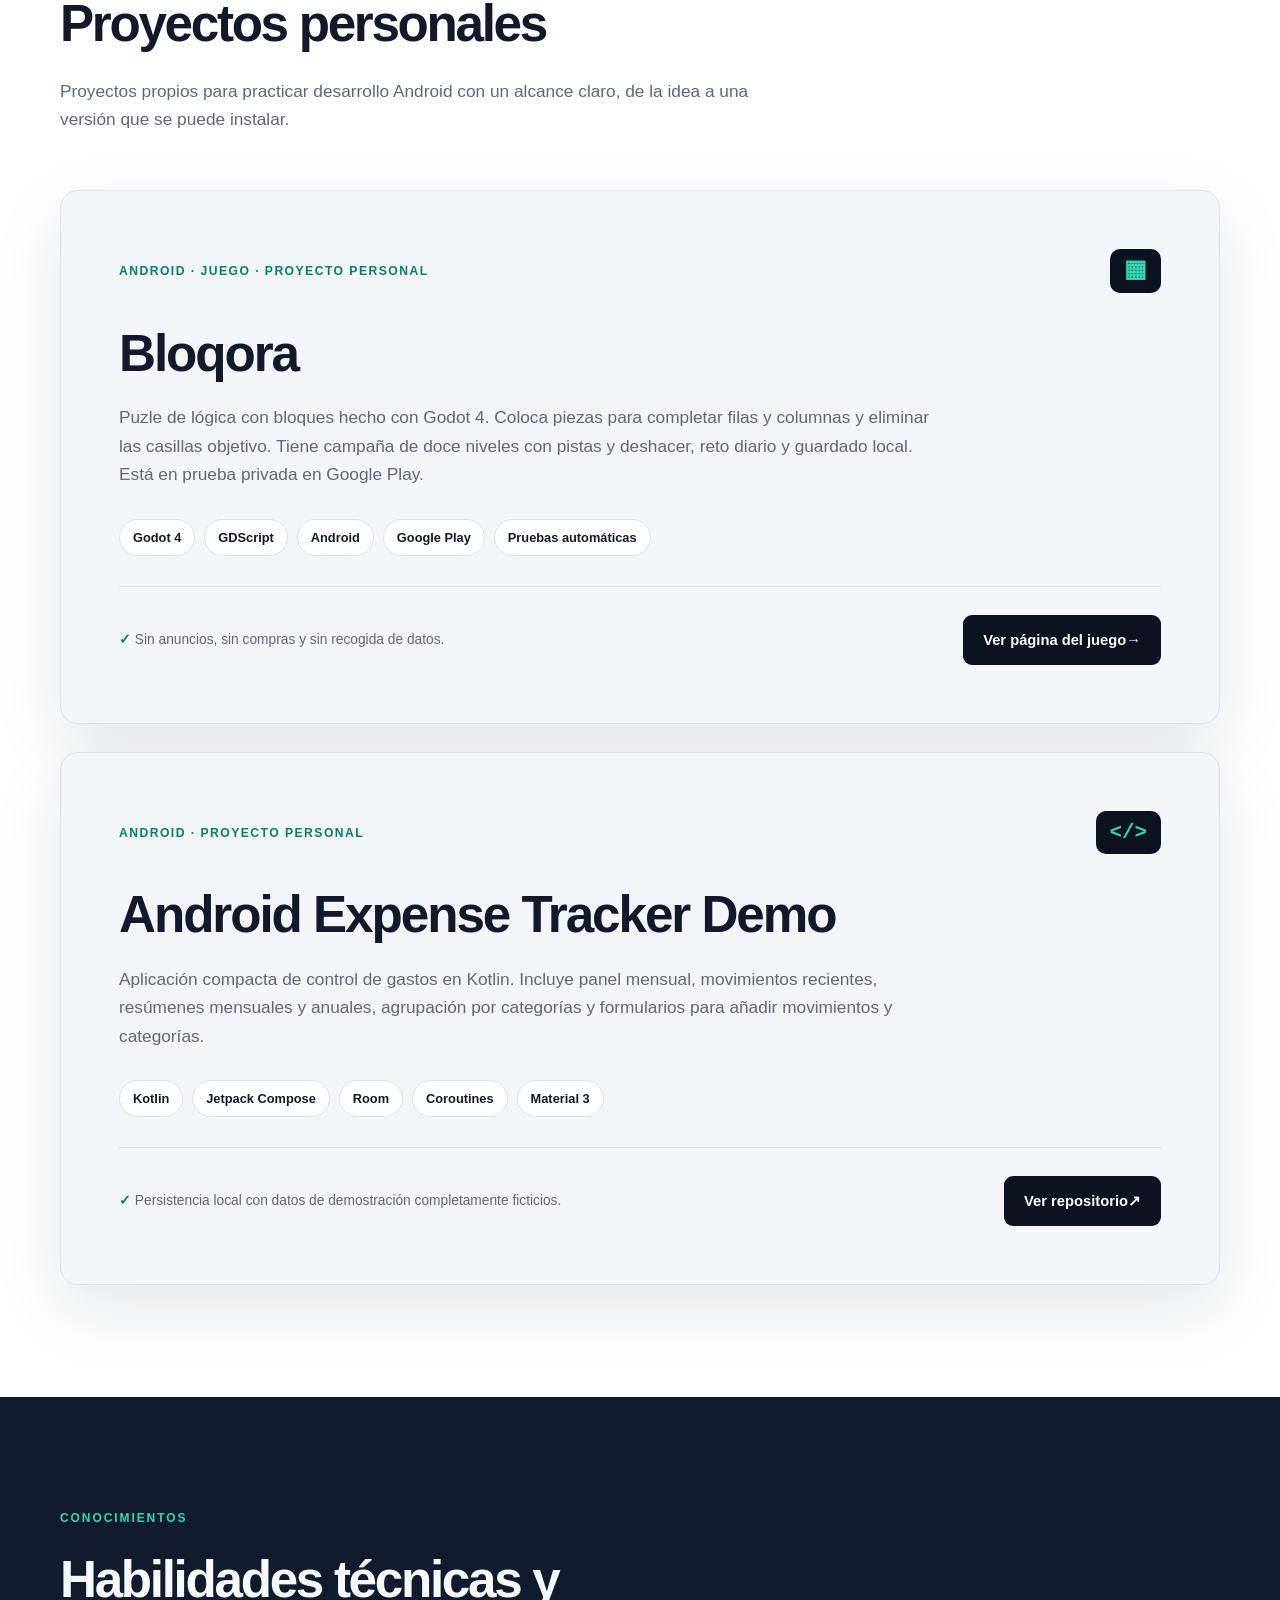
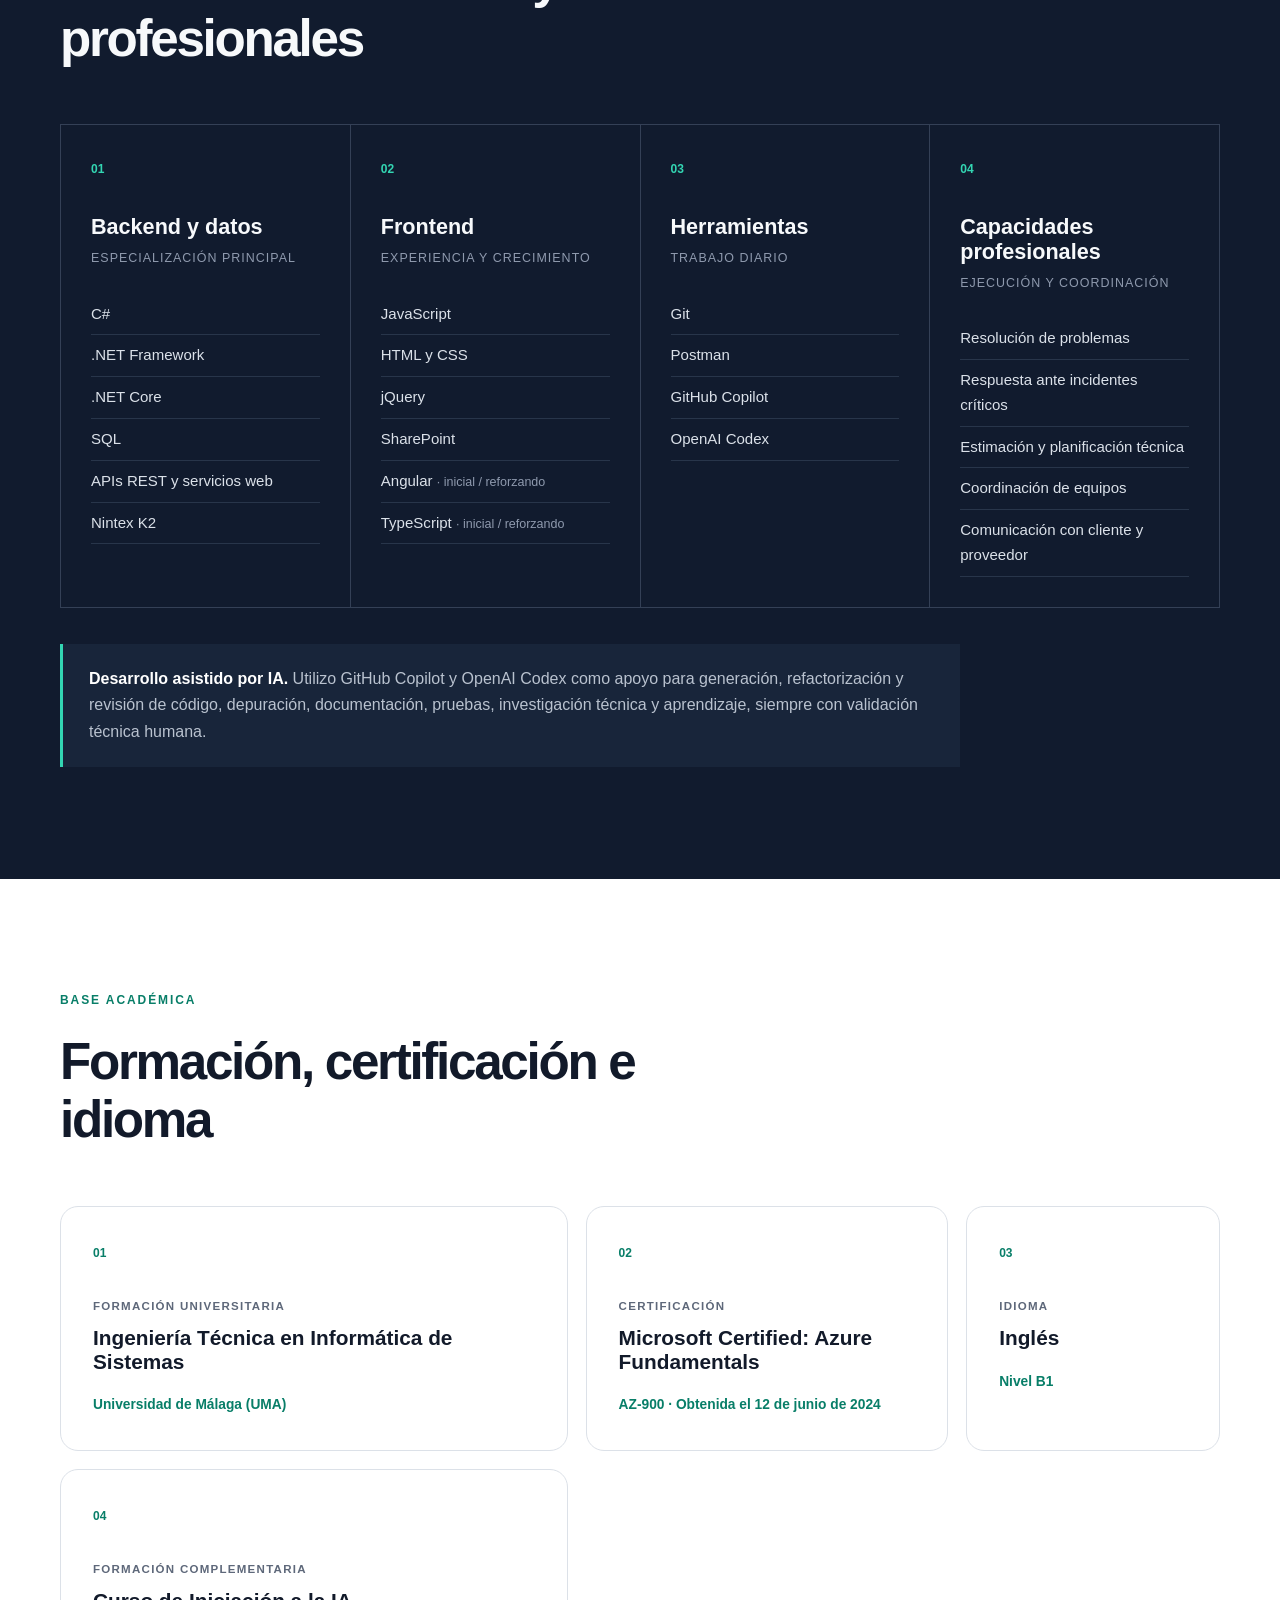
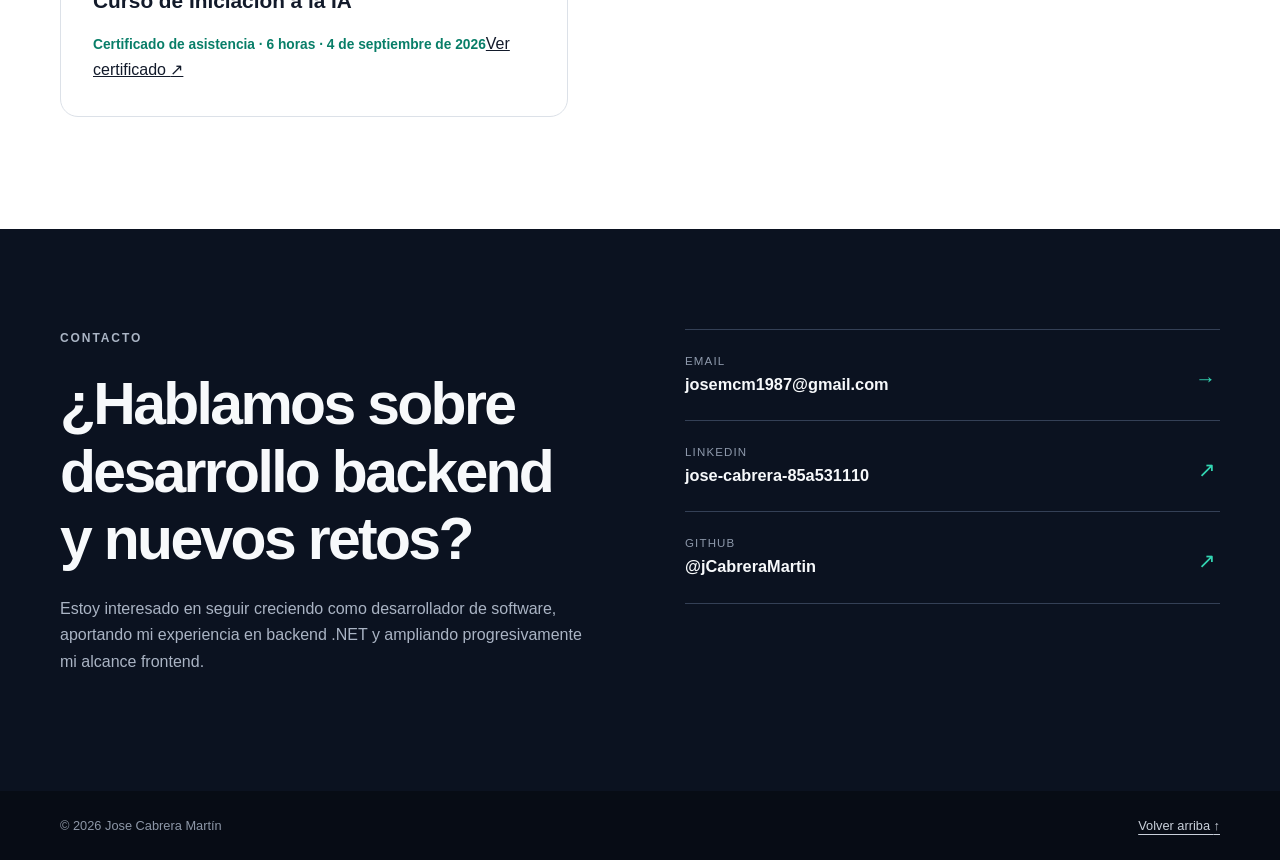
==== commit 0a5f4c03: "Añade Bloqora a proyectos personales con su página y política integradas Co-Authored-By: Claude Opus" ====
--- a/index.html
+++ b/index.html
@@ -43,7 +43,7 @@
           <h1>Jose Cabrera <span>Martín</span></h1>
           <p class="headline">Desarrollador backend .NET con experiencia frontend y orientación full-stack</p>
           <p class="hero-summary">Diez años creando y evolucionando aplicaciones empresariales con C#, .NET, SQL, APIs REST e integraciones. Combino desarrollo práctico con coordinación técnica, sin perder el foco en construir software fiable.</p>
-          <div class="actions"><a class="button button-primary" href="#experiencia">Ver experiencia</a><a class="button button-secondary" href="#proyectos">Explorar proyectos</a><a class="text-link" href="jose-cabrera-martin-cv.pdf" download>Descargar CV <span aria-hidden="true">↓</span></a><a class="text-link" href="jose-cabrera-martin-cv-en.pdf" download>CV in English <span aria-hidden="true">↓</span></a><a class="text-link" href="#contacto">Contactar <span aria-hidden="true">→</span></a></div>
+          <div class="actions"><a class="button button-primary" href="#experiencia">Ver experiencia</a><a class="button button-secondary" href="#proyectos">Explorar proyectos</a><a class="text-link" href="jose-cabrera-martin-cv.pdf" download>Descargar CV <span aria-hidden="true">↓</span></a><a class="text-link" href="jose-cabrera-martin-cv-en.pdf" download>CV in English <span aria-hidden="true">↓</span></a><a class="text-link" href="#contacto">Contactar <span aria-hidden="true">→</span></a></div>
         </div>
         <div class="code-mark reveal" aria-hidden="true">
           <div class="code-window"><span class="window-dots">● ● ●</span><pre><code><b>public class</b> Developer
@@ -85,7 +85,15 @@
     </section>
 
     <section id="proyectos" class="section">
-      <div class="container"><div class="section-heading"><p class="eyebrow accent">Código público</p><h2>Proyecto destacado</h2><p>Un proyecto personal para practicar desarrollo Android moderno con un alcance claro y datos seguros para demostración.</p></div>
+      <div class="container"><div class="section-heading"><p class="eyebrow accent">Fuera del trabajo</p><h2>Proyectos personales</h2><p>Proyectos propios para practicar desarrollo Android con un alcance claro, de la idea a una versión que se puede instalar.</p></div>
+        <div class="project-list">
+        <article class="project-card reveal">
+          <div class="project-top"><span class="project-label">Android · Juego · Proyecto personal</span><span class="repo-mark repo-mark-game" aria-hidden="true">▦</span></div>
+          <h3>Bloqora</h3>
+          <p>Puzle de lógica con bloques hecho con Godot 4. Coloca piezas para completar filas y columnas y eliminar las casillas objetivo. Tiene campaña de doce niveles con pistas y deshacer, reto diario y guardado local. Está en prueba privada en Google Play.</p>
+          <ul class="tags" aria-label="Tecnologías"><li>Godot 4</li><li>GDScript</li><li>Android</li><li>Google Play</li><li>Pruebas automáticas</li></ul>
+          <div class="project-footer"><p><span aria-hidden="true">✓</span> Sin anuncios, sin compras y sin recogida de datos.</p><a class="button button-dark" href="bloqora/">Ver página del juego <span aria-hidden="true">→</span></a></div>
+        </article>
         <article class="project-card reveal">
           <div class="project-top"><span class="project-label">Android · Proyecto personal</span><span class="repo-mark" aria-hidden="true">&lt;/&gt;</span></div>
           <h3>Android Expense Tracker Demo</h3>
@@ -93,6 +101,7 @@
           <ul class="tags" aria-label="Tecnologías"><li>Kotlin</li><li>Jetpack Compose</li><li>Room</li><li>Coroutines</li><li>Material 3</li></ul>
           <div class="project-footer"><p><span aria-hidden="true">✓</span> Persistencia local con datos de demostración completamente ficticios.</p><a class="button button-dark" href="https://github.com/jCabreraMartin/android-expense-tracker-demo" target="_blank" rel="noopener noreferrer">Ver repositorio <span aria-hidden="true">↗</span></a></div>
         </article>
+        </div>
       </div>
     </section>
 
@@ -113,8 +122,8 @@
         <div class="credentials-grid">
           <article class="credential reveal"><span aria-hidden="true">01</span><p>Formación universitaria</p><h3>Ingeniería Técnica en Informática de Sistemas</h3><strong>Universidad de Málaga (UMA)</strong></article>
           <article class="credential reveal"><span aria-hidden="true">02</span><p>Certificación</p><h3>Microsoft Certified: Azure Fundamentals</h3><strong>AZ-900 · Obtenida el 12 de junio de 2024</strong></article>
-          <article class="credential reveal"><span aria-hidden="true">03</span><p>Idioma</p><h3>Inglés</h3><strong>Nivel B1</strong></article>
-          <article class="credential reveal"><span aria-hidden="true">04</span><p>Formación complementaria</p><h3>Curso de Iniciación a la IA</h3><strong>Certificado de asistencia · 6 horas · 4 de septiembre de 2026</strong><a class="credential-link" href="certificado-curso-iniciacion-ia.pdf" target="_blank" rel="noopener noreferrer">Ver certificado <span aria-hidden="true">↗</span></a></article>
+          <article class="credential reveal"><span aria-hidden="true">03</span><p>Idioma</p><h3>Inglés</h3><strong>Nivel B1</strong></article>
+          <article class="credential reveal"><span aria-hidden="true">04</span><p>Formación complementaria</p><h3>Curso de Iniciación a la IA</h3><strong>Certificado de asistencia · 6 horas · 4 de septiembre de 2026</strong><a class="credential-link" href="certificado-curso-iniciacion-ia.pdf" target="_blank" rel="noopener noreferrer">Ver certificado <span aria-hidden="true">↗</span></a></article>
         </div>
       </div>
     </section>
--- a/styles.css
+++ b/styles.css
@@ -11,6 +11,13 @@
 .contact{padding:100px 0}.contact-grid{display:grid;grid-template-columns:1fr 1fr;gap:90px;align-items:start}.contact h2{font-size:clamp(2.3rem,4.6vw,4.4rem)}.contact p{color:#aab4c4}.contact-links{border-top:1px solid #344056}.contact-links a{position:relative;display:block;padding:22px 45px 22px 0;border-bottom:1px solid #344056;text-decoration:none}.contact-links a:hover strong{color:var(--accent)}.contact-links span{display:block;color:#8e99ab;font-size:.72rem;text-transform:uppercase;letter-spacing:.1em}.contact-links strong{font-size:1.02rem;transition:color .2s}.contact-links i{position:absolute;right:4px;top:32px;color:var(--accent);font-style:normal;font-size:1.3rem}footer{background:#070c15;color:#8d97a7;padding:24px 0;font-size:.8rem}footer .container{display:flex;justify-content:space-between}footer p{margin:0}footer a{color:#c9d0da;text-underline-offset:4px}
 .career-start{margin:0 0 38px;padding:0 0 30px;border-bottom:1px solid var(--line);color:var(--muted)}.career-start strong{color:var(--ink)}
 .reveal{opacity:1;transform:none}.js .reveal{opacity:0;transform:translateY(18px);transition:opacity .65s ease,transform .65s ease}.js .reveal.visible{opacity:1;transform:none}
-@media(max-width:920px){.hero-grid,.split-layout,.contact-grid{grid-template-columns:1fr}.hero-grid{gap:60px}.code-mark{max-width:520px}.skills-grid{grid-template-columns:repeat(2,1fr)}.timeline-card{grid-template-columns:1fr}.timeline-meta{padding:30px}.credentials-grid{grid-template-columns:1fr 1fr}.credential:first-child{grid-column:1/-1}.contact-grid{gap:40px}}
+.project-list{display:grid;gap:28px}.repo-mark-game{font-size:1.5rem;line-height:1}
+.breadcrumb{display:inline-block;color:#aab4c4;font-size:.86rem;font-weight:700;text-decoration:none;margin-bottom:26px}.breadcrumb:hover{color:#fff}
+.game-hero{min-height:auto}.game-hero .hero-grid{padding-top:64px;padding-bottom:88px}.game-status{display:inline-flex;align-items:center;gap:10px;margin-top:30px;padding:10px 16px;border:1px solid #344056;border-radius:999px;color:#cdd4df;font-size:.86rem;font-weight:650}.game-status:before{content:"";width:8px;height:8px;border-radius:50%;background:var(--accent)}
+.game-board{display:grid;grid-template-columns:repeat(6,1fr);gap:7px;width:min(100%,380px);aspect-ratio:1;margin-inline:auto;padding:16px;background:#121d30;border:1px solid #2d3a51;border-radius:var(--radius);box-shadow:0 35px 90px rgba(0,0,0,.32);transform:rotate(-1.5deg)}.game-board span{border-radius:7px;background:#1b2840}.game-board .b{background:#3d4d6b}.game-board .p{background:var(--accent)}.game-board .t{position:relative;box-shadow:inset 0 0 0 2px var(--accent)}.game-board .t:after{content:"";position:absolute;inset:34%;border-radius:50%;background:var(--accent)}
+.game-features{display:grid;grid-template-columns:repeat(3,1fr);gap:18px}.game-feature{padding:32px;border:1px solid var(--line);border-radius:var(--radius);background:#fff}.game-feature>span{color:var(--accent-dark);font-size:.75rem;font-weight:900}.game-feature h3{font-size:1.3rem;margin:26px 0 12px}.game-feature p{color:var(--muted);margin:0}
+.game-details{display:grid;grid-template-columns:1fr 1fr;gap:72px}.check-list{list-style:none;margin:0;padding:0;border-top:1px solid var(--line)}.check-list li{padding:14px 0 14px 30px;border-bottom:1px solid var(--line);position:relative;color:#3e4859}.check-list li:before{content:"✓";position:absolute;left:4px;color:var(--accent-dark);font-weight:900}.game-links{display:flex;flex-wrap:wrap;gap:14px;margin-top:30px}
+.legal{max-width:780px}.legal h1{font-size:clamp(2.3rem,5vw,3.6rem);letter-spacing:-.045em;margin-bottom:10px}.legal .updated{color:var(--muted);margin-bottom:34px}.legal h2{font-size:1.3rem;letter-spacing:-.02em;margin:38px 0 12px;padding-top:26px;border-top:1px solid var(--line)}.legal p,.legal li{color:#3e4859}.legal a{color:var(--accent-dark);text-underline-offset:3px}.legal .summary{background:#ecfaf6;border-left:3px solid var(--accent-dark);padding:18px 20px;margin:0;color:#3e514d}.legal .breadcrumb{color:var(--accent-dark)}
+@media(max-width:920px){.hero-grid,.split-layout,.contact-grid{grid-template-columns:1fr}.game-features{grid-template-columns:1fr}.game-details{grid-template-columns:1fr;gap:40px}.hero-grid{gap:60px}.code-mark{max-width:520px}.skills-grid{grid-template-columns:repeat(2,1fr)}.timeline-card{grid-template-columns:1fr}.timeline-meta{padding:30px}.credentials-grid{grid-template-columns:1fr 1fr}.credential:first-child{grid-column:1/-1}.contact-grid{gap:40px}}
 @media(max-width:720px){.container{width:min(calc(100% - 28px),var(--max))}.section{padding:78px 0}.menu-toggle{display:block}.main-nav{position:absolute;top:74px;left:0;right:0;display:none;flex-direction:column;align-items:stretch;gap:0;padding:14px;background:var(--navy);border-bottom:1px solid #344056}.main-nav.open{display:flex}.main-nav a{padding:13px}.main-nav .nav-cta{border:0;padding:13px}.hero{min-height:auto}.hero-grid{padding-top:70px;padding-bottom:100px}.hero h1{font-size:clamp(3.1rem,17vw,5rem)}.actions{align-items:stretch}.button{width:100%}.text-link{margin:8px 0 0}.experience-badge{right:8px;width:122px;height:122px}.experience-badge strong{font-size:2.7rem}.timeline-content{padding:28px 22px}.role{grid-template-columns:28px 1fr;gap:10px}.project-footer{align-items:stretch;flex-direction:column}.skills-grid{grid-template-columns:1fr}.skill-card{min-height:auto}.credentials-grid{grid-template-columns:1fr}.credential:first-child{grid-column:auto}.contact-links strong{font-size:.88rem}footer .container{gap:20px;flex-direction:column}}
 @media(prefers-reduced-motion:reduce){html{scroll-behavior:auto}*,*:before,*:after{animation-duration:.01ms!important;animation-iteration-count:1!important;transition-duration:.01ms!important}.js .reveal{opacity:1;transform:none}}
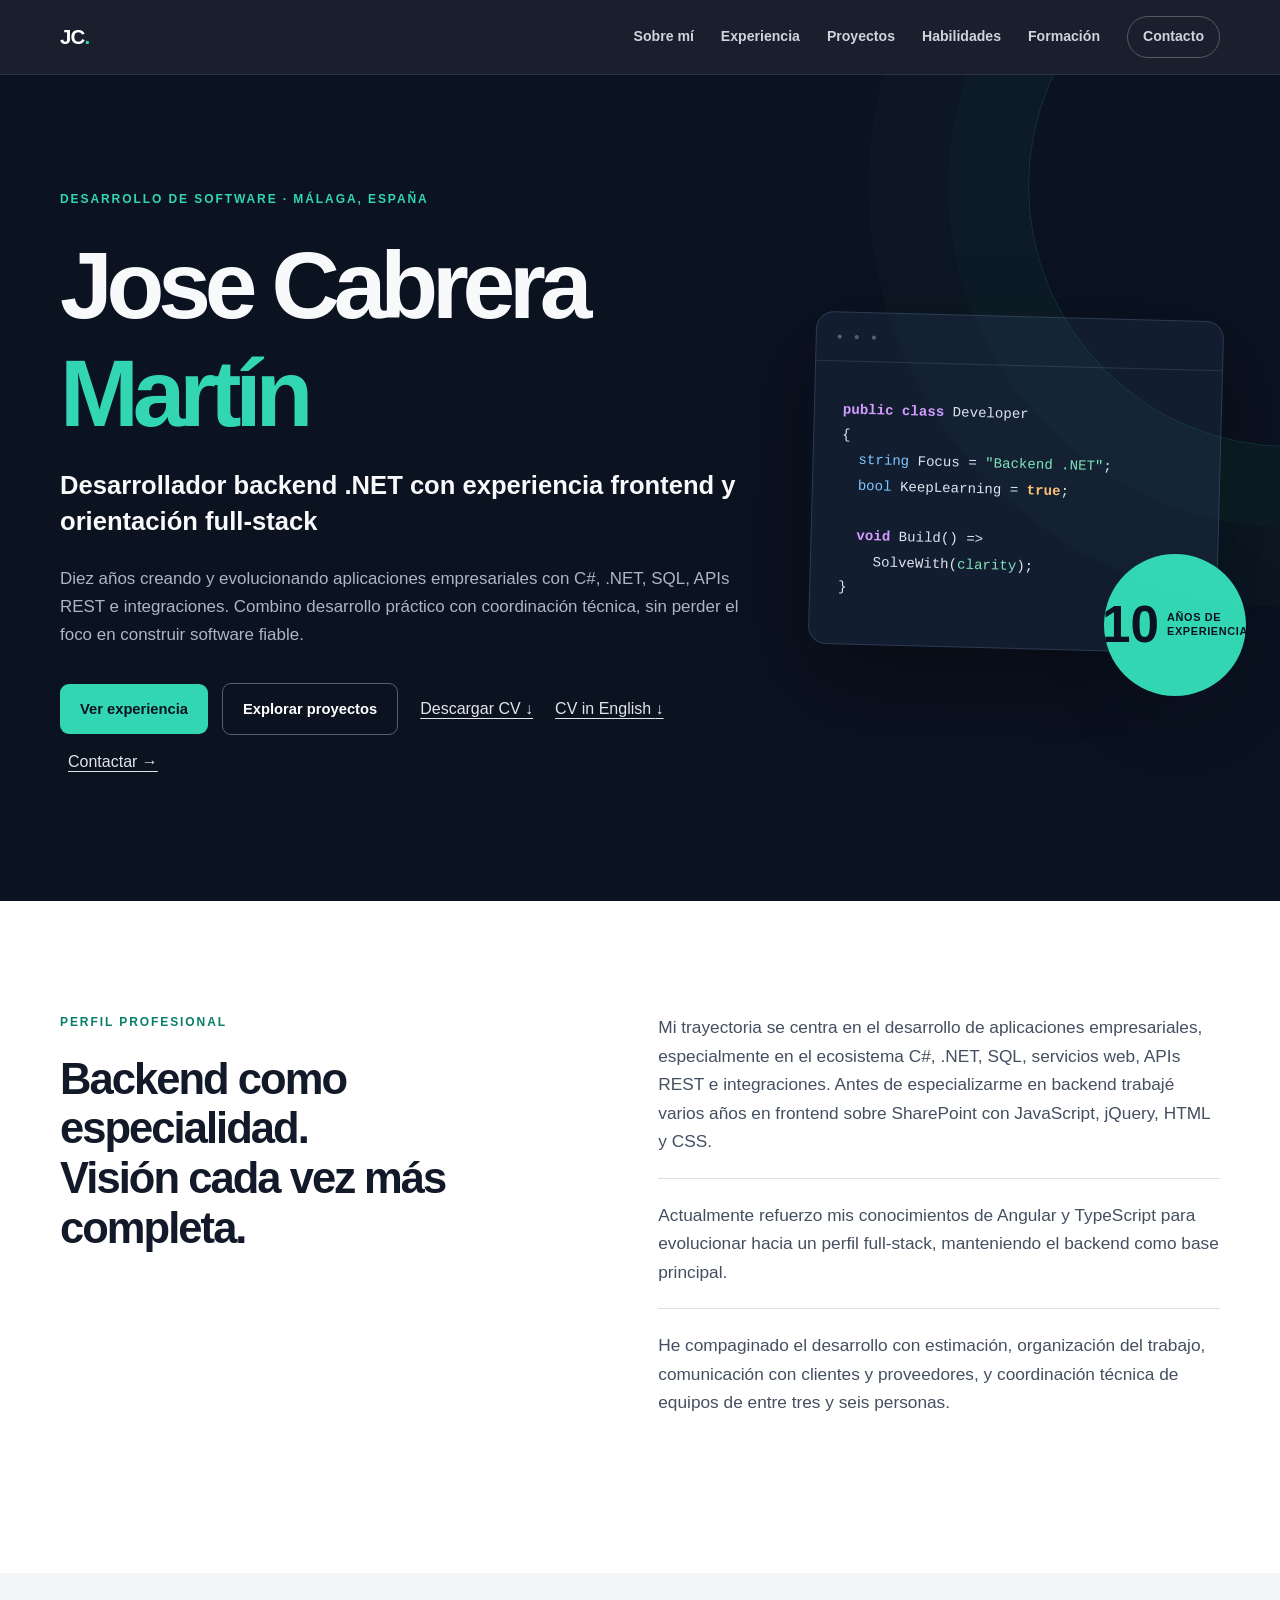
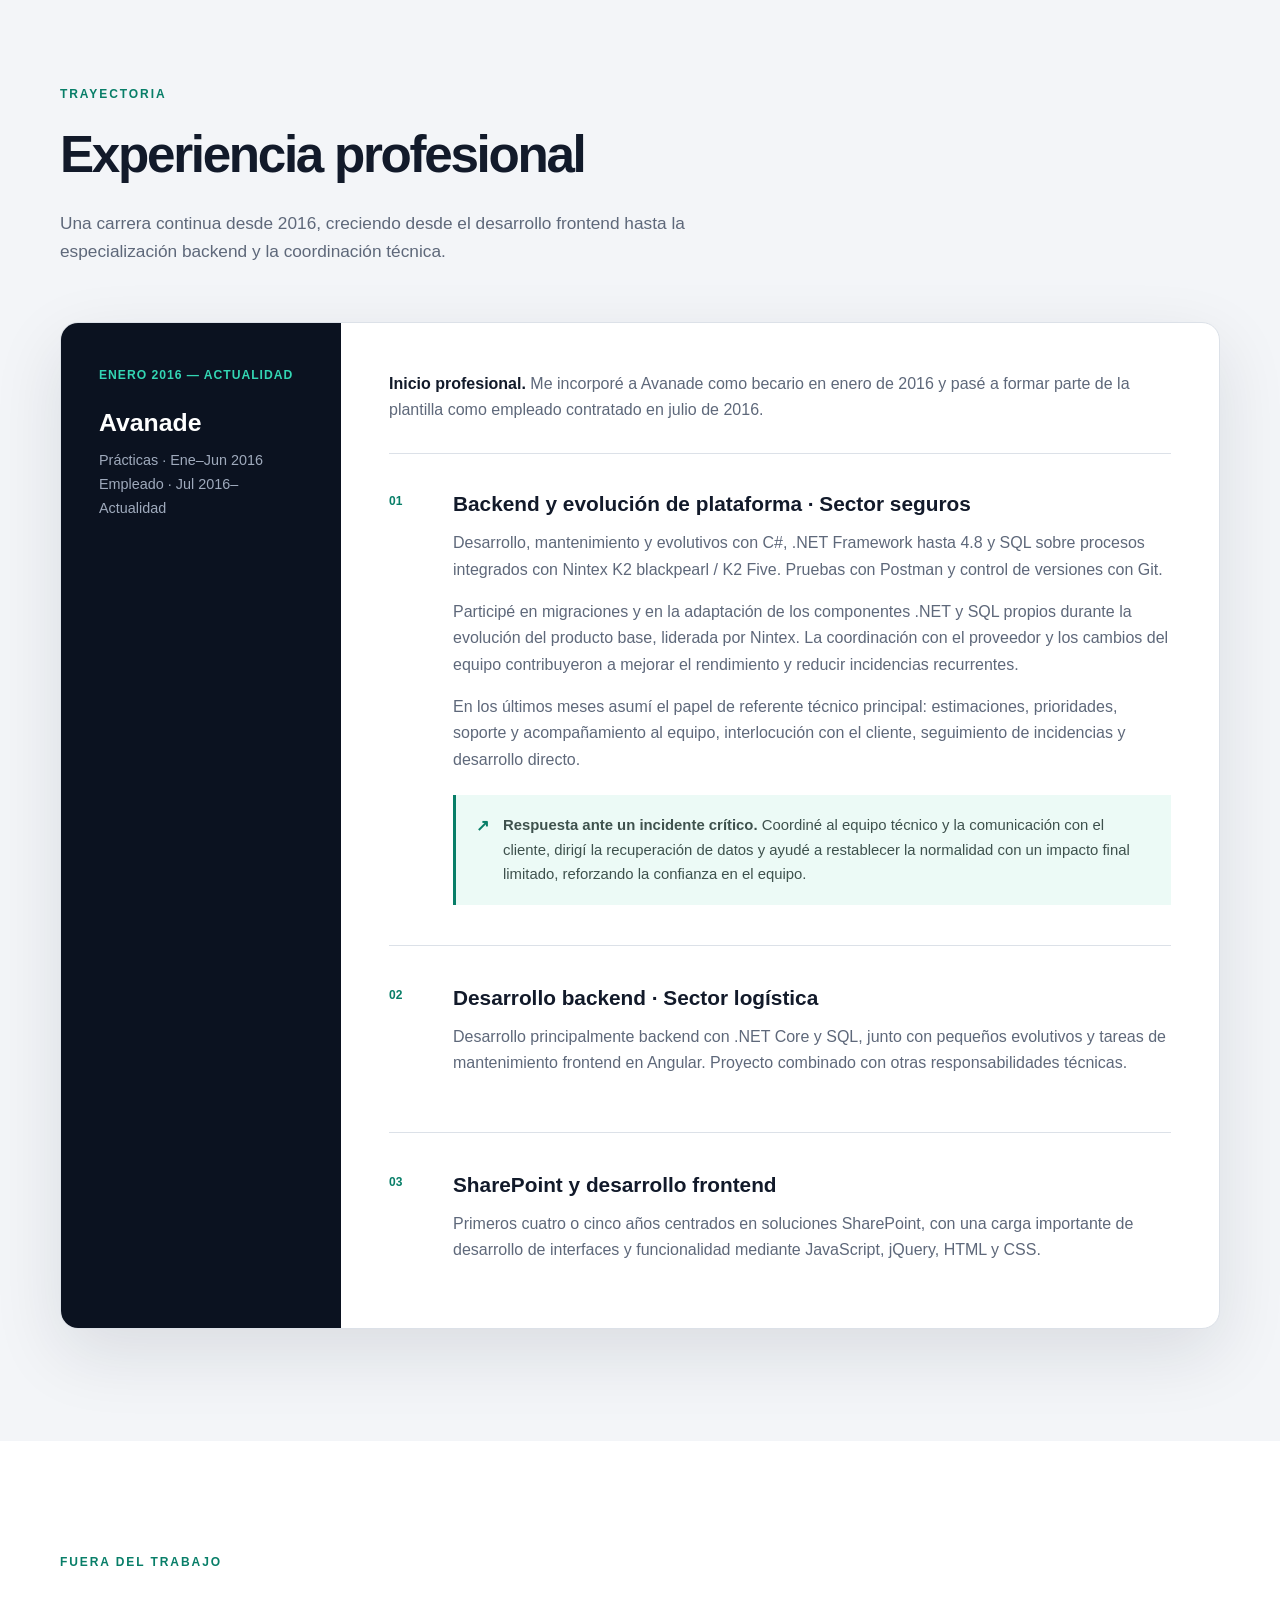
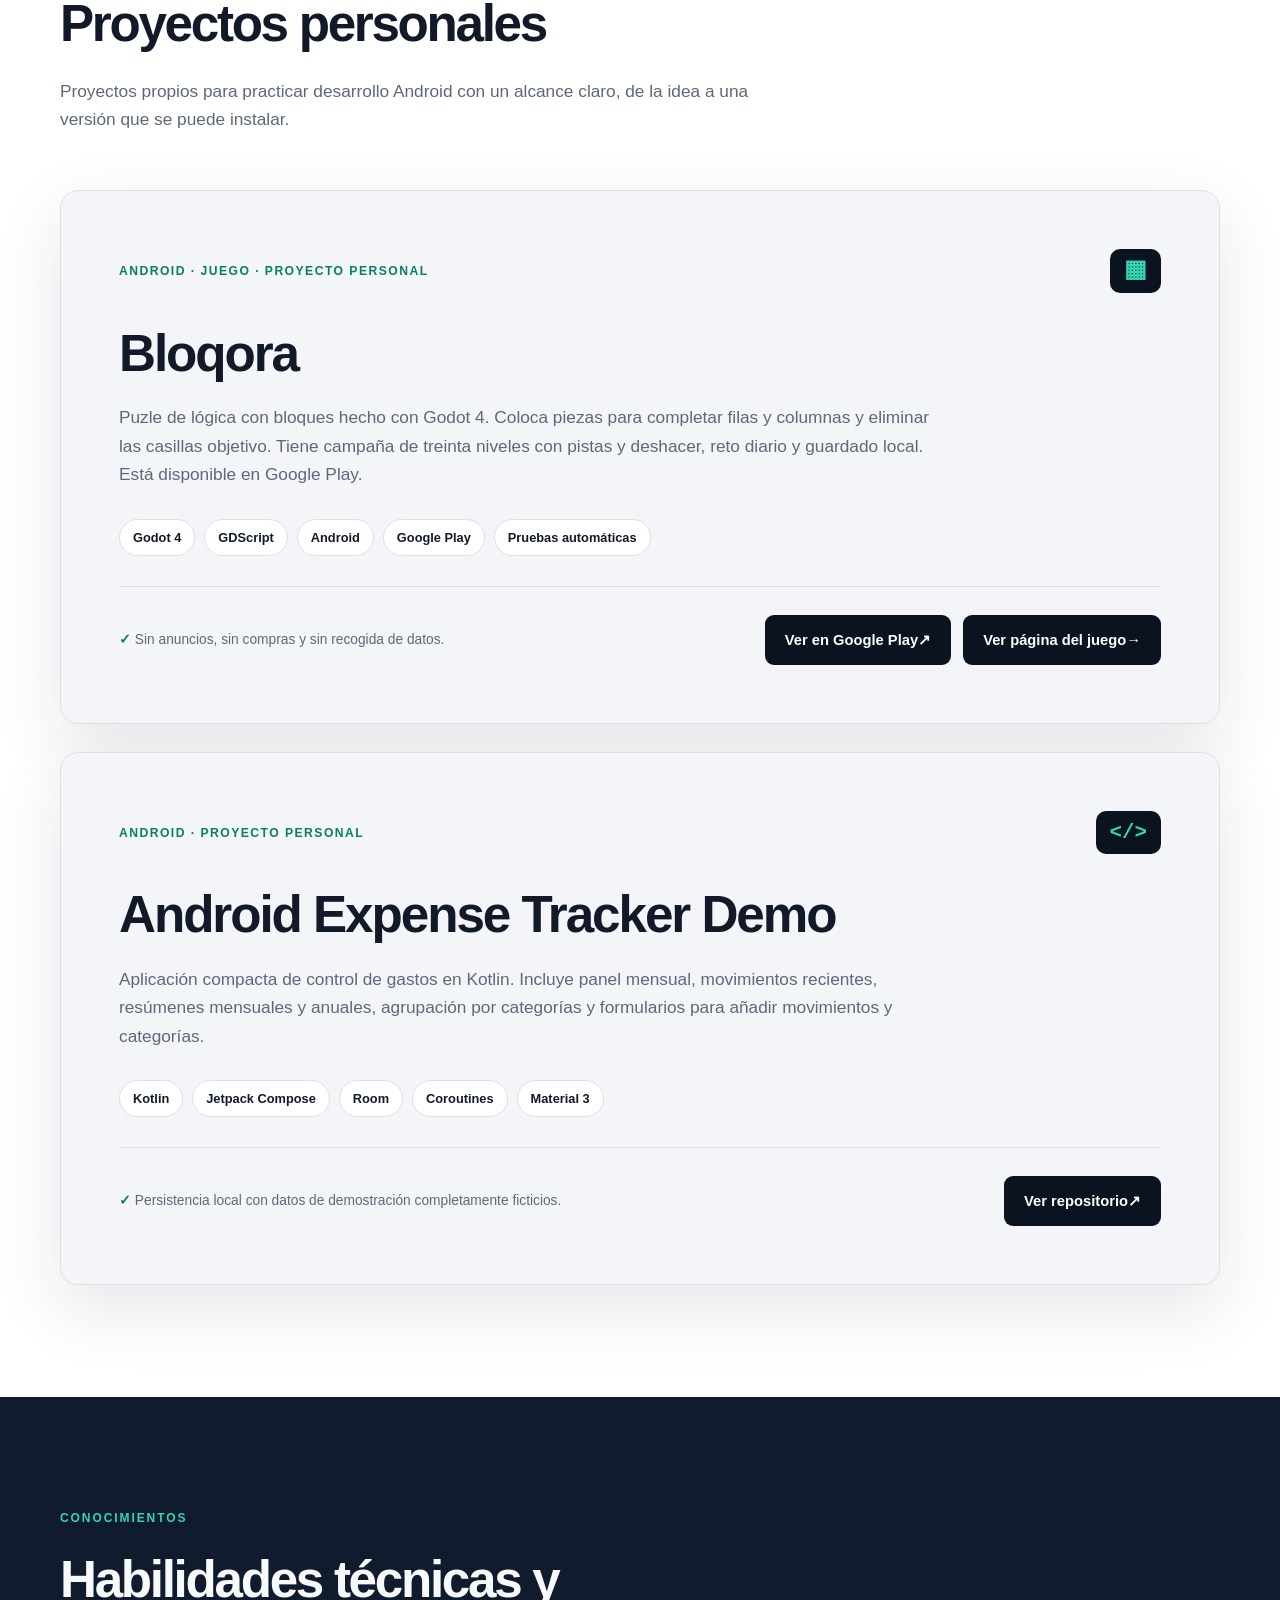
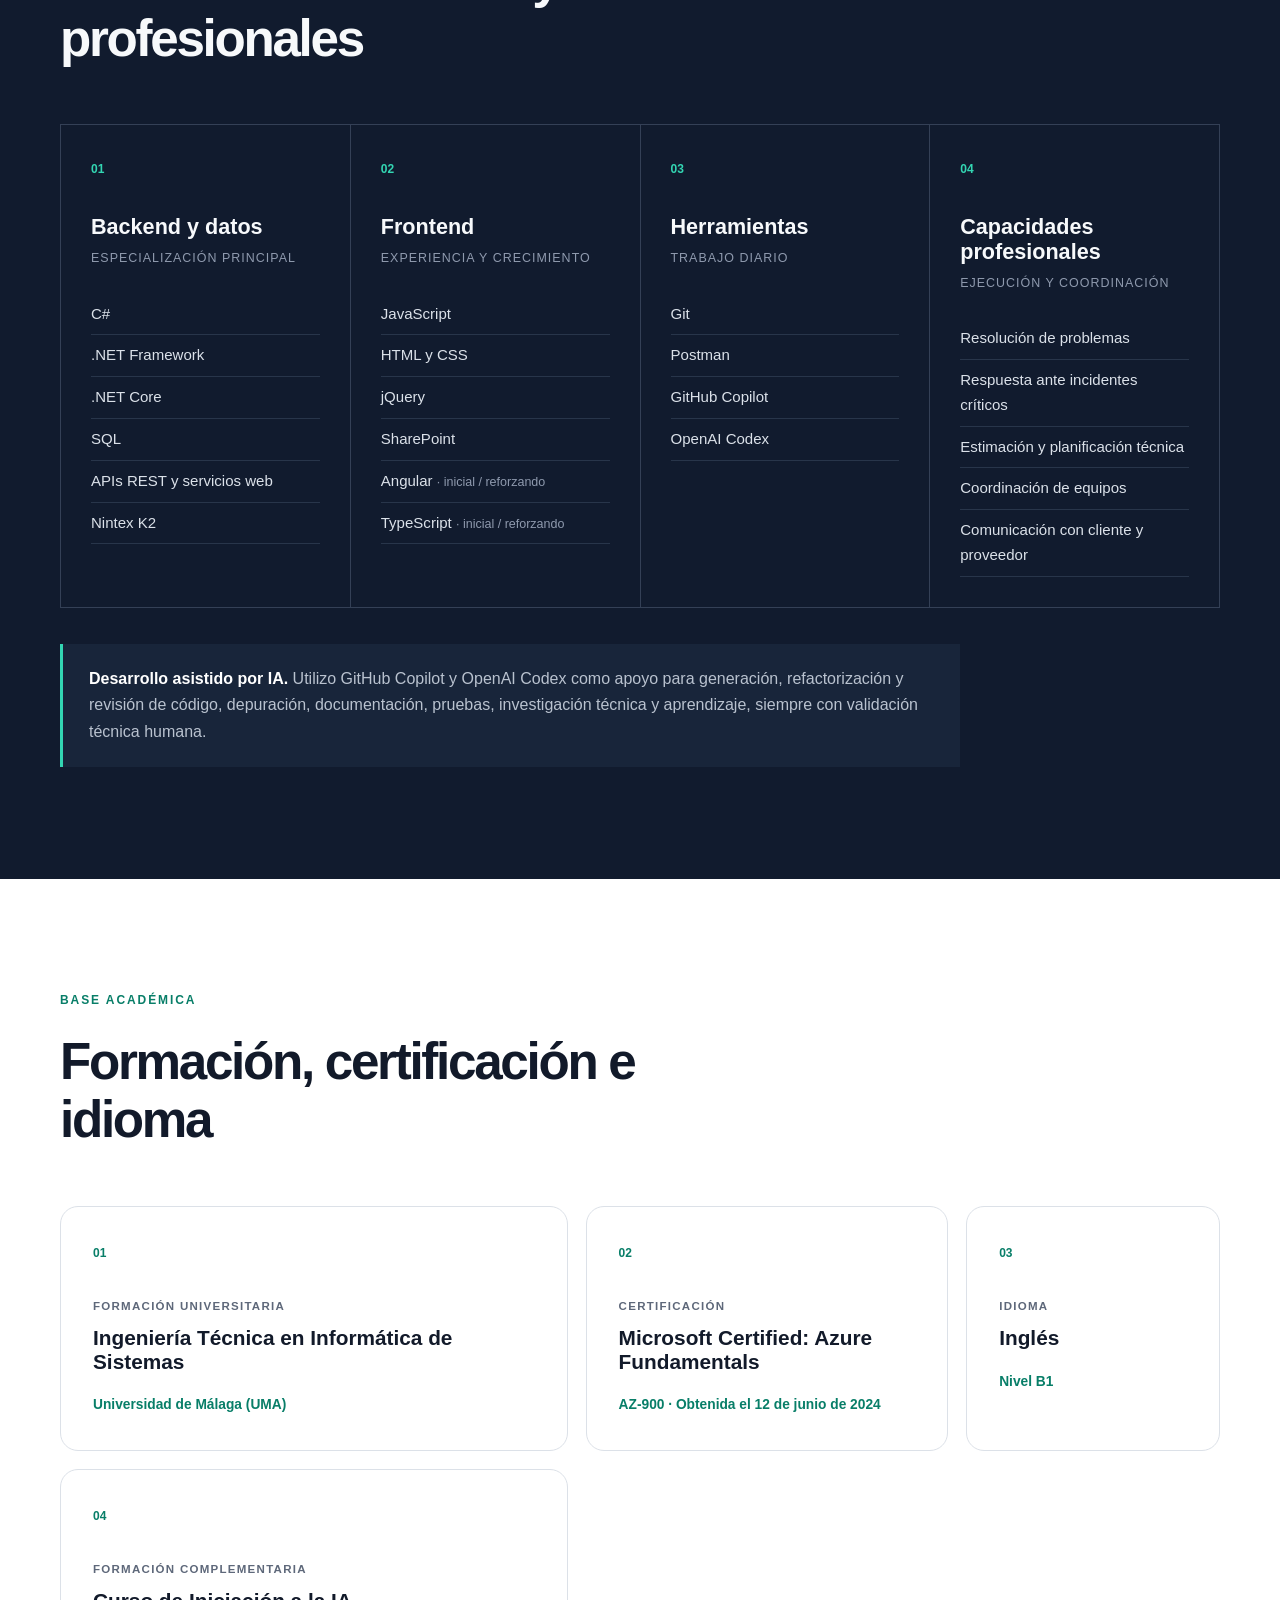
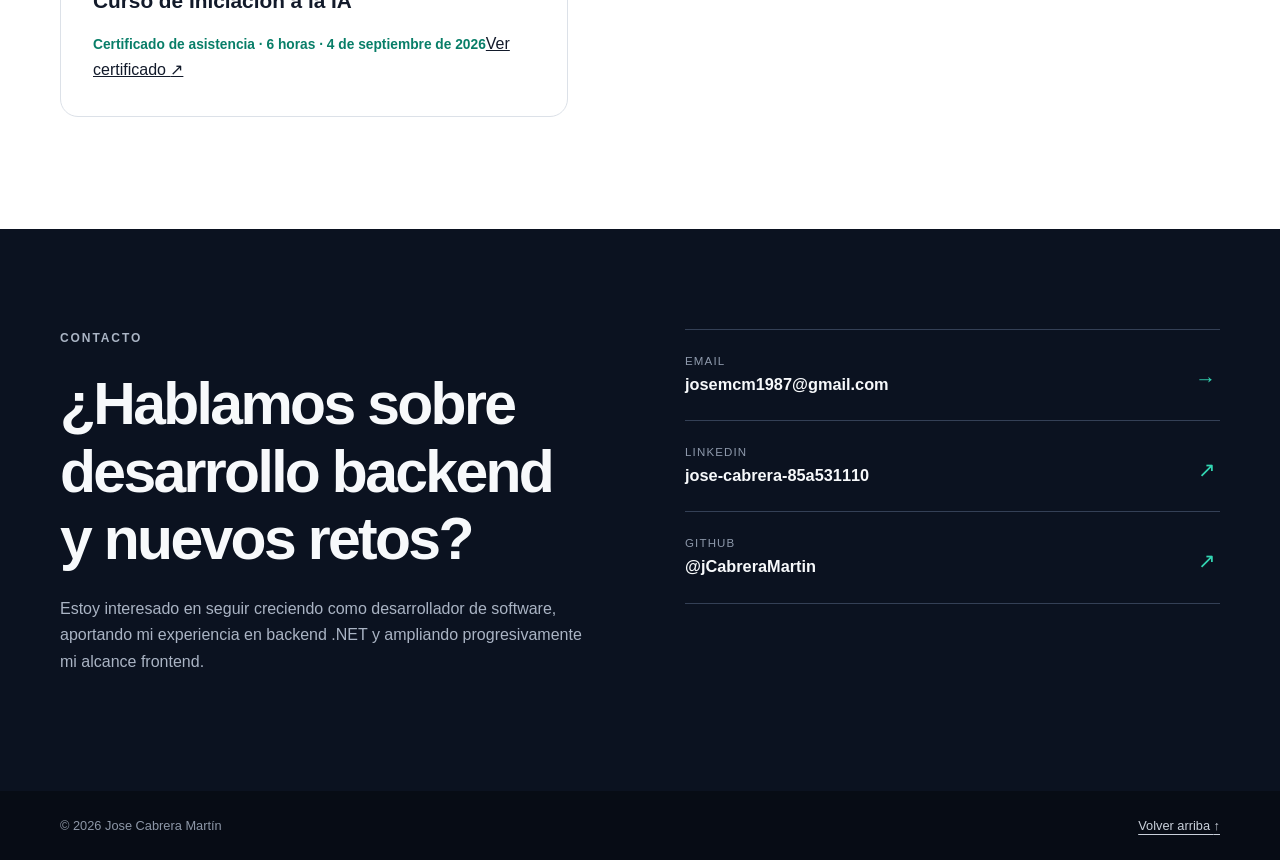
==== commit 09d8c02f: "Marca Bloqora como disponible en Google Play Cambia el estado de prueba privada a disponible, enlaza" ====
--- a/index.html
+++ b/index.html
@@ -90,9 +90,9 @@
         <article class="project-card reveal">
           <div class="project-top"><span class="project-label">Android · Juego · Proyecto personal</span><span class="repo-mark repo-mark-game" aria-hidden="true">▦</span></div>
           <h3>Bloqora</h3>
-          <p>Puzle de lógica con bloques hecho con Godot 4. Coloca piezas para completar filas y columnas y eliminar las casillas objetivo. Tiene campaña de doce niveles con pistas y deshacer, reto diario y guardado local. Está en prueba privada en Google Play.</p>
+          <p>Puzle de lógica con bloques hecho con Godot 4. Coloca piezas para completar filas y columnas y eliminar las casillas objetivo. Tiene campaña de treinta niveles con pistas y deshacer, reto diario y guardado local. Está disponible en Google Play.</p>
           <ul class="tags" aria-label="Tecnologías"><li>Godot 4</li><li>GDScript</li><li>Android</li><li>Google Play</li><li>Pruebas automáticas</li></ul>
-          <div class="project-footer"><p><span aria-hidden="true">✓</span> Sin anuncios, sin compras y sin recogida de datos.</p><a class="button button-dark" href="bloqora/">Ver página del juego <span aria-hidden="true">→</span></a></div>
+          <div class="project-footer"><p><span aria-hidden="true">✓</span> Sin anuncios, sin compras y sin recogida de datos.</p><div class="project-links"><a class="button button-dark" href="https://play.google.com/store/apps/details?id=com.jcabreramartin.bloqora" target="_blank" rel="noopener noreferrer">Ver en Google Play <span aria-hidden="true">↗</span></a><a class="button button-dark" href="bloqora/">Ver página del juego <span aria-hidden="true">→</span></a></div></div>
         </article>
         <article class="project-card reveal">
           <div class="project-top"><span class="project-label">Android · Proyecto personal</span><span class="repo-mark" aria-hidden="true">&lt;/&gt;</span></div>
--- a/styles.css
+++ b/styles.css
@@ -5,7 +5,7 @@
 .hero{min-height:calc(100vh - 74px);display:grid;align-items:center;overflow:hidden;position:relative}.hero:after{content:"";position:absolute;width:520px;height:520px;border:1px solid rgba(51,214,179,.16);border-radius:50%;right:-270px;top:-150px;box-shadow:0 0 0 80px rgba(51,214,179,.025),0 0 0 160px rgba(51,214,179,.018)}.hero-grid{display:grid;grid-template-columns:1.25fr .75fr;gap:72px;align-items:center;padding-top:80px;padding-bottom:90px}.hero h1{font-size:clamp(3.5rem,7.4vw,6.8rem);letter-spacing:-.065em;margin:0 0 20px}.hero h1 span{color:var(--accent)}.headline{font-size:clamp(1.2rem,2vw,1.62rem);font-weight:620;line-height:1.4;max-width:760px}.hero-summary{color:#acb6c5;max-width:690px;font-size:1.06rem}.actions{display:flex;flex-wrap:wrap;gap:14px;align-items:center;margin-top:34px}.button{display:inline-flex;align-items:center;justify-content:center;padding:13px 20px;border-radius:9px;text-decoration:none;font-weight:750;font-size:.92rem;transition:transform .2s,background .2s}.button:hover{transform:translateY(-2px)}.button-primary{background:var(--accent);color:var(--navy)}.button-primary:hover{background:#6ee6cd}.button-secondary{border:1px solid #536075;color:#fff}.button-secondary:hover{background:#18243a}.text-link{margin-left:8px;color:#e0e5eb;text-underline-offset:4px}.code-mark{position:relative}.code-window{position:relative;background:#121d30;border:1px solid #2d3a51;border-radius:var(--radius);box-shadow:0 35px 90px rgba(0,0,0,.32);overflow:hidden;transform:rotate(1.5deg)}.window-dots{display:block;color:#536075;font-size:.6rem;letter-spacing:.45em;border-bottom:1px solid #29364a;padding:16px 20px}.code-window pre{margin:0;padding:36px 28px 44px;overflow:hidden;color:#dfe5ee;font:500 clamp(.74rem,1.1vw,.96rem)/1.8 ui-monospace,SFMono-Regular,Consolas,monospace}.code-window b{color:#d49cff}.code-window i{color:#7fc8ff;font-style:normal}.code-window em{color:#82e2ba;font-style:normal}.code-window strong{color:#ffbe76}.experience-badge{position:absolute;right:-26px;bottom:-46px;width:142px;height:142px;border-radius:50%;background:var(--accent);color:var(--navy);display:flex;align-items:center;justify-content:center;gap:8px;box-shadow:var(--shadow)}.experience-badge strong{font-size:3.2rem;line-height:1}.experience-badge span{font-size:.68rem;line-height:1.25;text-transform:uppercase;font-weight:900;letter-spacing:.06em}
 .split-layout{display:grid;grid-template-columns:.95fr 1.05fr;gap:90px}.split-layout h2{font-size:clamp(2rem,3.4vw,3.25rem)}.prose{font-size:1.08rem;color:#444f60}.prose p{padding-bottom:22px;border-bottom:1px solid var(--line);margin-bottom:22px}.prose p:last-child{border:0}
 .timeline-card{display:grid;grid-template-columns:280px 1fr;background:#fff;border:1px solid var(--line);border-radius:var(--radius);box-shadow:var(--shadow);overflow:hidden}.timeline-meta{padding:38px;background:var(--navy);color:#fff}.timeline-meta .date{color:var(--accent);font-size:.76rem;font-weight:850;letter-spacing:.08em;text-transform:uppercase}.timeline-meta h3{font-size:1.55rem;margin:22px 0 12px}.timeline-meta p{color:#9faabc;font-size:.9rem}.timeline-content{padding:48px}.role{display:grid;grid-template-columns:42px 1fr;gap:22px;padding-bottom:40px;margin-bottom:40px;border-bottom:1px solid var(--line)}.role:last-child{border:0;padding:0;margin:0}.role-number{color:var(--accent-dark);font-size:.75rem;font-weight:900}.role h4{font-size:1.3rem;margin-bottom:14px}.role p{color:var(--muted)}.achievement{display:flex;gap:14px;background:#ecfaf6;border-left:3px solid var(--accent-dark);padding:18px 20px;margin-top:22px}.achievement>span{font-weight:900;color:var(--accent-dark)}.achievement p{margin:0;color:#3e514d;font-size:.93rem}
-.project-card{background:var(--soft);border:1px solid var(--line);border-radius:var(--radius);padding:clamp(28px,5vw,58px);box-shadow:var(--shadow)}.project-top{display:flex;justify-content:space-between;align-items:center}.project-label{font-size:.76rem;text-transform:uppercase;letter-spacing:.12em;color:var(--accent-dark);font-weight:850}.repo-mark{font:900 1.3rem ui-monospace,monospace;background:var(--navy);color:var(--accent);padding:10px 14px;border-radius:10px}.project-card h3{font-size:clamp(2rem,4vw,3.4rem);letter-spacing:-.04em;margin:32px 0 20px}.project-card>p{max-width:830px;color:var(--muted);font-size:1.08rem}.tags{display:flex;flex-wrap:wrap;list-style:none;padding:0;margin:30px 0;gap:9px}.tags li{background:#fff;border:1px solid var(--line);border-radius:999px;padding:7px 13px;font-size:.8rem;font-weight:700}.project-footer{border-top:1px solid var(--line);padding-top:28px;display:flex;align-items:center;justify-content:space-between;gap:25px}.project-footer p{font-size:.86rem;color:var(--muted);margin:0}.project-footer p span{color:var(--accent-dark);font-weight:900}.button-dark{background:var(--navy);color:#fff;white-space:nowrap}
+.project-card{background:var(--soft);border:1px solid var(--line);border-radius:var(--radius);padding:clamp(28px,5vw,58px);box-shadow:var(--shadow)}.project-top{display:flex;justify-content:space-between;align-items:center}.project-label{font-size:.76rem;text-transform:uppercase;letter-spacing:.12em;color:var(--accent-dark);font-weight:850}.repo-mark{font:900 1.3rem ui-monospace,monospace;background:var(--navy);color:var(--accent);padding:10px 14px;border-radius:10px}.project-card h3{font-size:clamp(2rem,4vw,3.4rem);letter-spacing:-.04em;margin:32px 0 20px}.project-card>p{max-width:830px;color:var(--muted);font-size:1.08rem}.tags{display:flex;flex-wrap:wrap;list-style:none;padding:0;margin:30px 0;gap:9px}.tags li{background:#fff;border:1px solid var(--line);border-radius:999px;padding:7px 13px;font-size:.8rem;font-weight:700}.project-footer{border-top:1px solid var(--line);padding-top:28px;display:flex;align-items:center;justify-content:space-between;gap:25px}.project-footer p{font-size:.86rem;color:var(--muted);margin:0}.project-footer p span{color:var(--accent-dark);font-weight:900}.button-dark{background:var(--navy);color:#fff;white-space:nowrap}.project-links{display:flex;flex-wrap:wrap;gap:12px;justify-content:flex-end}
 .skills-section{background:var(--navy-2)}.skills-grid{display:grid;grid-template-columns:repeat(4,1fr);border-top:1px solid #344056;border-left:1px solid #344056}.skill-card{border-right:1px solid #344056;border-bottom:1px solid #344056;padding:30px;min-height:390px}.skill-index{font-size:.75rem;color:var(--accent);font-weight:900}.skill-card h3{font-size:1.35rem;margin:34px 0 8px}.skill-level{color:#8f9aae;font-size:.78rem;text-transform:uppercase;letter-spacing:.08em}.skill-card ul{list-style:none;margin:25px 0 0;padding:0}.skill-card li{padding:8px 0;border-bottom:1px solid #28354a;color:#dbe1e9;font-size:.94rem}.skill-card small{color:#8f9aae}.ai-note{max-width:900px;margin:36px 0 0;padding:22px 26px;border-left:3px solid var(--accent);background:#18253a;color:#b9c2cf}.ai-note strong{color:#fff}
 .credentials-grid{display:grid;grid-template-columns:1.4fr 1fr .7fr;gap:18px}.credential{padding:32px;border:1px solid var(--line);border-radius:var(--radius);background:#fff}.credential>span{color:var(--accent-dark);font-size:.75rem;font-weight:900}.credential p{text-transform:uppercase;letter-spacing:.11em;font-size:.72rem;color:var(--muted);font-weight:800;margin:32px 0 10px}.credential h3{font-size:1.3rem;margin-bottom:18px}.credential strong{font-size:.86rem;color:var(--accent-dark)}
 .contact{padding:100px 0}.contact-grid{display:grid;grid-template-columns:1fr 1fr;gap:90px;align-items:start}.contact h2{font-size:clamp(2.3rem,4.6vw,4.4rem)}.contact p{color:#aab4c4}.contact-links{border-top:1px solid #344056}.contact-links a{position:relative;display:block;padding:22px 45px 22px 0;border-bottom:1px solid #344056;text-decoration:none}.contact-links a:hover strong{color:var(--accent)}.contact-links span{display:block;color:#8e99ab;font-size:.72rem;text-transform:uppercase;letter-spacing:.1em}.contact-links strong{font-size:1.02rem;transition:color .2s}.contact-links i{position:absolute;right:4px;top:32px;color:var(--accent);font-style:normal;font-size:1.3rem}footer{background:#070c15;color:#8d97a7;padding:24px 0;font-size:.8rem}footer .container{display:flex;justify-content:space-between}footer p{margin:0}footer a{color:#c9d0da;text-underline-offset:4px}
@@ -19,5 +19,5 @@
 .game-details{display:grid;grid-template-columns:1fr 1fr;gap:72px}.check-list{list-style:none;margin:0;padding:0;border-top:1px solid var(--line)}.check-list li{padding:14px 0 14px 30px;border-bottom:1px solid var(--line);position:relative;color:#3e4859}.check-list li:before{content:"✓";position:absolute;left:4px;color:var(--accent-dark);font-weight:900}.game-links{display:flex;flex-wrap:wrap;gap:14px;margin-top:30px}
 .legal{max-width:780px}.legal h1{font-size:clamp(2.3rem,5vw,3.6rem);letter-spacing:-.045em;margin-bottom:10px}.legal .updated{color:var(--muted);margin-bottom:34px}.legal h2{font-size:1.3rem;letter-spacing:-.02em;margin:38px 0 12px;padding-top:26px;border-top:1px solid var(--line)}.legal p,.legal li{color:#3e4859}.legal a{color:var(--accent-dark);text-underline-offset:3px}.legal .summary{background:#ecfaf6;border-left:3px solid var(--accent-dark);padding:18px 20px;margin:0;color:#3e514d}.legal .breadcrumb{color:var(--accent-dark)}
 @media(max-width:920px){.hero-grid,.split-layout,.contact-grid{grid-template-columns:1fr}.game-features{grid-template-columns:1fr}.game-details{grid-template-columns:1fr;gap:40px}.hero-grid{gap:60px}.code-mark{max-width:520px}.skills-grid{grid-template-columns:repeat(2,1fr)}.timeline-card{grid-template-columns:1fr}.timeline-meta{padding:30px}.credentials-grid{grid-template-columns:1fr 1fr}.credential:first-child{grid-column:1/-1}.contact-grid{gap:40px}}
-@media(max-width:720px){.container{width:min(calc(100% - 28px),var(--max))}.section{padding:78px 0}.menu-toggle{display:block}.main-nav{position:absolute;top:74px;left:0;right:0;display:none;flex-direction:column;align-items:stretch;gap:0;padding:14px;background:var(--navy);border-bottom:1px solid #344056}.main-nav.open{display:flex}.main-nav a{padding:13px}.main-nav .nav-cta{border:0;padding:13px}.hero{min-height:auto}.hero-grid{padding-top:70px;padding-bottom:100px}.hero h1{font-size:clamp(3.1rem,17vw,5rem)}.actions{align-items:stretch}.button{width:100%}.text-link{margin:8px 0 0}.experience-badge{right:8px;width:122px;height:122px}.experience-badge strong{font-size:2.7rem}.timeline-content{padding:28px 22px}.role{grid-template-columns:28px 1fr;gap:10px}.project-footer{align-items:stretch;flex-direction:column}.skills-grid{grid-template-columns:1fr}.skill-card{min-height:auto}.credentials-grid{grid-template-columns:1fr}.credential:first-child{grid-column:auto}.contact-links strong{font-size:.88rem}footer .container{gap:20px;flex-direction:column}}
+@media(max-width:720px){.container{width:min(calc(100% - 28px),var(--max))}.section{padding:78px 0}.menu-toggle{display:block}.main-nav{position:absolute;top:74px;left:0;right:0;display:none;flex-direction:column;align-items:stretch;gap:0;padding:14px;background:var(--navy);border-bottom:1px solid #344056}.main-nav.open{display:flex}.main-nav a{padding:13px}.main-nav .nav-cta{border:0;padding:13px}.hero{min-height:auto}.hero-grid{padding-top:70px;padding-bottom:100px}.hero h1{font-size:clamp(3.1rem,17vw,5rem)}.actions{align-items:stretch}.button{width:100%}.text-link{margin:8px 0 0}.experience-badge{right:8px;width:122px;height:122px}.experience-badge strong{font-size:2.7rem}.timeline-content{padding:28px 22px}.role{grid-template-columns:28px 1fr;gap:10px}.project-footer{align-items:stretch;flex-direction:column}.project-links{flex-direction:column}.skills-grid{grid-template-columns:1fr}.skill-card{min-height:auto}.credentials-grid{grid-template-columns:1fr}.credential:first-child{grid-column:auto}.contact-links strong{font-size:.88rem}footer .container{gap:20px;flex-direction:column}}
 @media(prefers-reduced-motion:reduce){html{scroll-behavior:auto}*,*:before,*:after{animation-duration:.01ms!important;animation-iteration-count:1!important;transition-duration:.01ms!important}.js .reveal{opacity:1;transform:none}}
